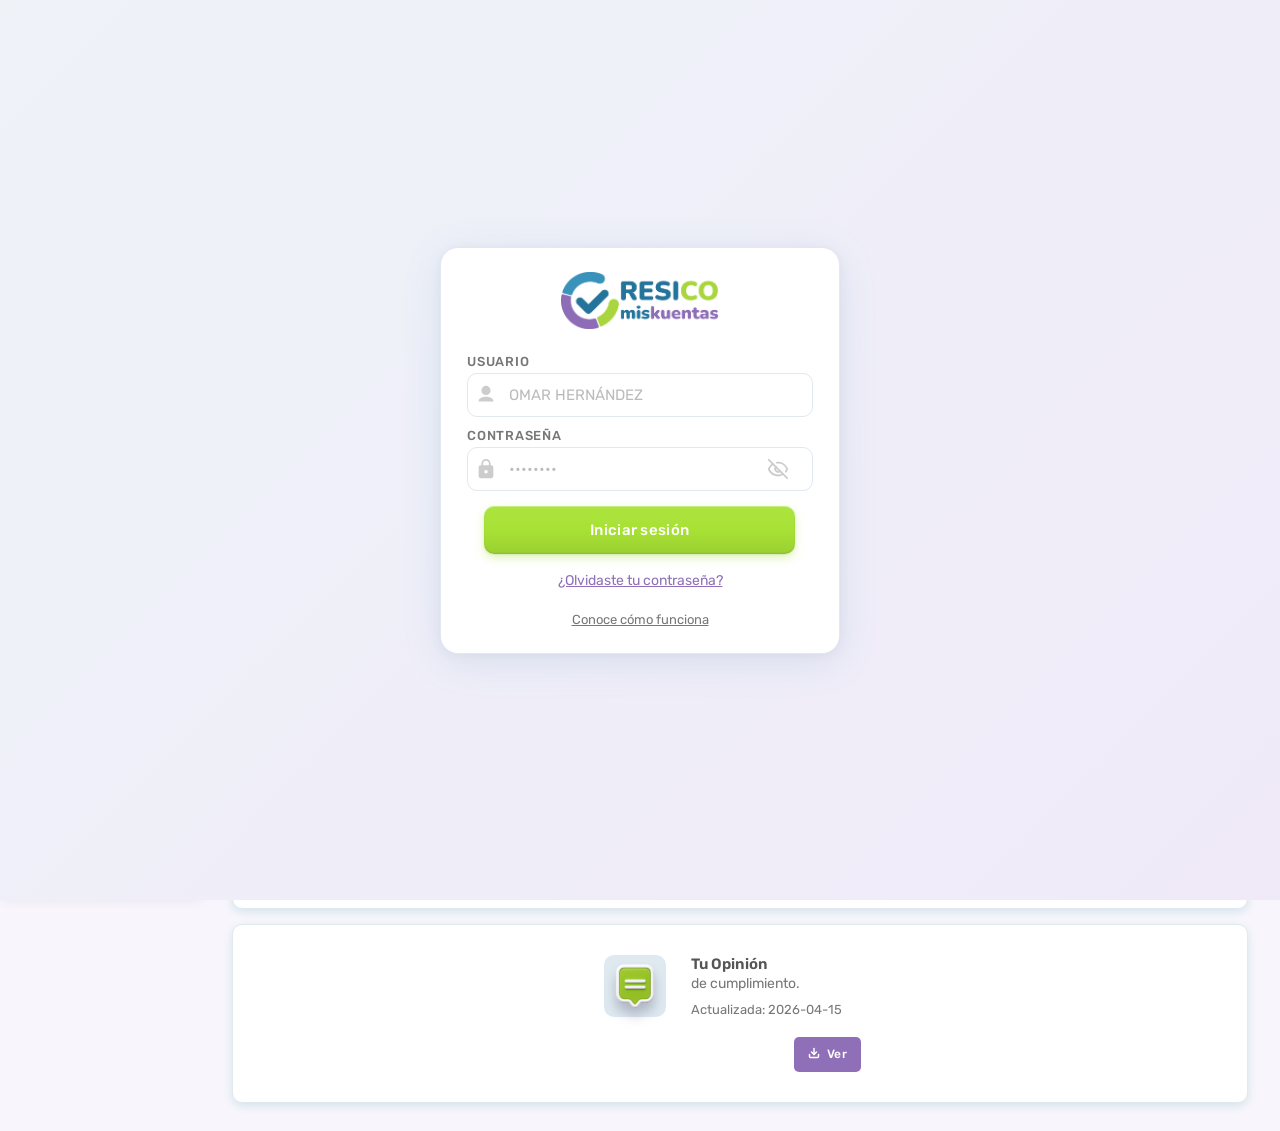
==== index.html @ 28424598 "Aug 7, 2026, 2:05 PM" ====
<!doctype html>
<html lang="es">
  <head>
    <meta charset="UTF-8" />
    <meta name="viewport" content="width=device-width, initial-scale=1.0" />
    <title>RESICO | miskuentas</title>

    <link rel="preconnect" href="https://fonts.googleapis.com" />
    <link rel="preconnect" href="https://fonts.gstatic.com" crossorigin />
    <link
      href="https://fonts.googleapis.com/css2?family=Rubik:ital,wght@0,300..900;1,300..900&display=swap"
      rel="stylesheet"
    />
    <link rel="stylesheet" href="style.css" />
    <link rel="apple-touch-icon" sizes="180x180" href="apple-touch-icon.png" />

    <meta name="apple-mobile-web-app-title" content="RESICO | mk" />
  </head>
  <body>
    <!-- ══ LOGIN OVERLAY ══ -->
    <div class="login-overlay" id="loginOverlay">
      <div class="login-card" id="loginCard">
        <!-- Logo -->
        <div class="login-logo-wrap">
          <img
            class="login-logo-img"
            src="Logo_RESICO-miskuentas.png"
            alt="RESICO miskuentas"
          />
        </div>

        <!-- Campo usuario -->
        <div class="login-field">
          <label class="login-label" for="loginUser">Usuario</label>
          <div class="login-input-wrap">
            <svg class="login-icon" viewBox="0 0 24 24" fill="currentColor">
              <path
                d="M12 12a5 5 0 1 0 0-10 5 5 0 0 0 0 10zm0 2c-5.33 0-8 2.67-8 4v1h16v-1c0-1.33-2.67-4-8-4z"
              />
            </svg>
            <input
              class="login-input"
              type="text"
              id="loginUser"
              placeholder="OMAR HERNÁNDEZ"
              autocomplete="username"
            />
          </div>
        </div>

        <!-- Campo contraseña -->
        <div class="login-field">
          <label class="login-label" for="loginPass">Contraseña</label>
          <div class="login-input-wrap">
            <svg class="login-icon" viewBox="0 0 24 24" fill="currentColor">
              <path
                d="M18 8h-1V6A5 5 0 0 0 7 6v2H6a2 2 0 0 0-2 2v10a2 2 0 0 0 2 2h12a2 2 0 0 0 2-2V10a2 2 0 0 0-2-2zm-6 9a2 2 0 1 1 0-4 2 2 0 0 1 0 4zm3.1-9H8.9V6a3.1 3.1 0 0 1 6.2 0v2z"
              />
            </svg>
            <input
              class="login-input"
              type="password"
              id="loginPass"
              placeholder="••••••••"
              autocomplete="current-password"
            />
            <svg
              xmlns="http://www.w3.org/2000/svg"
              width="22"
              height="22"
              viewBox="0 0 24 24"
              fill="none"
              stroke="currentColor"
              stroke-width="2"
              stroke-linecap="round"
              stroke-linejoin="round"
              class="login-icon"
              style="left: 30rem"
            >
              <path
                d="M10.733 5.076a10.744 10.744 0 0 1 11.205 6.575 1 1 0 0 1 0 .696 10.747 10.747 0 0 1-1.444 2.49"
              />
              <path d="M14.084 14.158a3 3 0 0 1-4.242-4.242" />
              <path
                d="M17.479 17.499a10.75 10.75 0 0 1-15.417-5.151 1 1 0 0 1 0-.696 10.75 10.75 0 0 1 4.446-5.143"
              />
              <path d="m2 2 20 20" />
            </svg>
          </div>
        </div>

        <!-- Botón -->
        <button
          class="login-btn"
          style="margin-top: 15px"
          id="loginBtn"
          onclick="doLogin()"
        >
          <span class="login-btn-text">Iniciar sesión</span>
          <span class="login-btn-spinner"></span>
        </button>

        <div class="login-no-account" style="height: 20px">
          <span>¿Olvidaste tu contraseña?</span>
        </div>

        <div class="intro-link-wrap">
          <button
            type="button"
            class="intro-link-btn"
            id="loginIntroBtn"
            onclick="abrirIntro()"
          >
            Conoce cómo funciona
          </button>
        </div>
      </div>
    </div>
    <!-- /LOGIN OVERLAY -->

    <!-- ══ PRESENTACIÓN INTRODUCTORIA (CARRUSEL) ══ -->
    <div
      class="intro-overlay ob-hidden"
      id="introOverlay"
      role="dialog"
      aria-modal="true"
      aria-labelledby="intro-slide-titulo-1"
    >
      <button
        class="intro-close-btn"
        onclick="cerrarIntro()"
        title="Cerrar presentación"
        style="display: none"
      >
        <svg
          viewBox="0 0 14 14"
          fill="none"
          stroke="currentColor"
          stroke-width="2"
          stroke-linecap="round"
        >
          <path d="M1 1l12 12M13 1L1 13" />
        </svg>
      </button>

      <div class="intro-track-wrap">
        <div class="intro-track" id="introTrack">
          <!-- Pantalla 1 — Bienvenida -->
          <div class="intro-slide">
            <div class="intro-slide-inner">
              <div style="width: 130px; margin-bottom: 25px">
                <img
                  alt="RESICO miskuentas logo"
                  src="Logo_RESICO-miskuentas.png"
                  width="100%"
                  height="100%"
                />
              </div>
              <div class="intro-robot-wrap">
                <div style="width: 280px; height: 280px">
                  <img src="Robot-intro1.png" width="100%" />
                </div>
              </div>
              <h2 class="intro-titulo" id="intro-slide-titulo-1">
                Tu nuevo contador virtual RESICO
              </h2>
              <ul
                style="
                  text-align: left;
                  font-family: inherit;
                  font-size: 1.7rem;
                  color: var(--text-light);
                  line-height: 1.6;
                "
              >
                <li>Emite y administra facturas</li>
                <li>Calcula impuestos en tiempo real</li>
                <li>Envía declaraciones SAT</li>
              </ul>
              <p>&nbsp</p>
              <p>&nbsp</p>
              <p>&nbsp</p>

              <button
                style="
                  min-width: 325px;
                  padding: 1rem 2rem;
                  font-family: inherit;
                  background-color: var(--white);
                  border: 2px solid var(--border);
                  border-radius: 8px;
                  color: var(--text-light);
                  box-shadow: var(--shadow);
                "
                disabled
              >
                <div
                  style="
                    display: flex;
                    flex-direction: row;
                    gap: 2rem;
                    justify-content: space-around;
                  "
                >
                  <div
                    style="
                      display: flex;
                      flex-direction: column;
                      font-size: 1.5rem;
                      justify-content: center;
                      height: 90px;
                    "
                  >
                    <div style="text-align: right">
                      Trabaja desde tu celular por
                    </div>
                    <div
                      style="
                        text-align: right;
                        font-size: 2rem;
                        font-weight: 600;
                        color: var(--secondary);
                      "
                    >
                      $175.00 + IVA
                    </div>
                    <div style="text-align: right">mensual</div>
                  </div>
                  <div
                    style="
                      display: flex;
                      align-items: center;
                      justify-content: center;
                      width: 40px;
                      height: 90px;
                    "
                  >
                    <svg
                      xmlns="http://www.w3.org/2000/svg"
                      width="40"
                      height="40"
                      viewBox="0 0 24 24"
                      fill="none"
                      stroke="var(--secondary)"
                      stroke-width="2"
                      stroke-linecap="round"
                      stroke-linejoin="round"
                      class="lucide lucide-tags-icon lucide-tags"
                    >
                      <path
                        d="M13.172 2a2 2 0 0 1 1.414.586l6.71 6.71a2.4 2.4 0 0 1 0 3.408l-4.592 4.592a2.4 2.4 0 0 1-3.408 0l-6.71-6.71A2 2 0 0 1 6 9.172V3a1 1 0 0 1 1-1z"
                      />
                      <path
                        d="M2 7v6.172a2 2 0 0 0 .586 1.414l6.71 6.71a2.4 2.4 0 0 0 3.191.193"
                      />
                      <circle cx="10.5" cy="6.5" r=".5" fill="currentColor" />
                    </svg>
                  </div>
                </div>
              </button>

              <div class="intro-continuar-wrap">
                <button
                  type="button"
                  class="intro-btn intro-btn-solid"
                  style="background-color: var(--primary)"
                  onclick="introNav(1)"
                >
                  Siguiente
                </button>
              </div>
            </div>
          </div>

          <!-- Pantalla 2 — Beneficios principales -->
          <div class="intro-slide">
            <div class="intro-slide-inner">
              <div style="width: 130px; margin-bottom: 25px">
                <img
                  alt="RESICO miskuentas logo"
                  src="Logo_RESICO-miskuentas.png"
                  width="100%"
                  height="100%"
                />
              </div>
              <h2 class="intro-titulo" style="margin: 20px 0">
                Todo desde tu celular
              </h2>
              <div class="intro-beneficios-grid">
                <div class="intro-beneficio-card">
                  <div class="intro-beneficio-icon intro-beneficio-icon-blue">
                    <svg
                      xmlns="http://www.w3.org/2000/svg"
                      viewBox="0 0 24 24"
                      fill="none"
                      stroke="currentColor"
                      stroke-width="2"
                      stroke-linecap="round"
                      stroke-linejoin="round"
                    >
                      <rect x="5" y="2" width="14" height="20" rx="3" />
                      <path d="M9 7h6M9 11h6M9 15h3" />
                    </svg>
                  </div>
                  <div>
                    <div class="intro-beneficio-titulo">
                      Factura fácil y rápido
                    </div>
                    <div class="intro-beneficio-texto">
                      Evita errores en tus facturas.
                    </div>
                  </div>
                </div>

                <div class="intro-beneficio-card">
                  <div class="intro-beneficio-icon intro-beneficio-icon-blue">
                    <svg
                      xmlns="http://www.w3.org/2000/svg"
                      viewBox="0 0 24 24"
                      fill="none"
                      stroke="currentColor"
                      stroke-width="2"
                      stroke-linecap="round"
                      stroke-linejoin="round"
                    >
                      <path d="M3 3v18h18" />
                      <path d="M7 15l4-4 3 3 5-6" />
                    </svg>
                  </div>
                  <div>
                    <div class="intro-beneficio-titulo">
                      Calcula tus impuestos
                    </div>
                    <div class="intro-beneficio-texto">
                      Cuando quieras y con un clic.
                    </div>
                  </div>
                </div>

                <div class="intro-beneficio-card">
                  <div class="intro-beneficio-icon intro-beneficio-icon-blue">
                    <svg
                      xmlns="http://www.w3.org/2000/svg"
                      viewBox="0 0 24 24"
                      fill="none"
                      stroke="currentColor"
                      stroke-width="2"
                      stroke-linecap="round"
                      stroke-linejoin="round"
                    >
                      <circle cx="12" cy="12" r="9" />
                      <path d="M12 7v5l3 2" />
                    </svg>
                  </div>
                  <div>
                    <div class="intro-beneficio-titulo">
                      Envía declaraciones automáticas
                    </div>
                    <div class="intro-beneficio-texto">
                      Cumple a tiempo con todas tus obligaciones fácilmente.
                    </div>
                  </div>
                </div>
              </div>
              <div style="height: 220px; margin-top: auto">
                <img src="Robot-intro2-1.png" height="100%" />
              </div>

              <div
                class="intro-continuar-wrap"
                style="margin-top: 0; padding-top: 0"
              >
                <button
                  type="button"
                  class="intro-btn intro-btn-solid"
                  style="background-color: var(--primary)"
                  onclick="introNav(1)"
                >
                  Siguiente
                </button>
              </div>
            </div>
          </div>

          <!-- Pantalla 3 — Cómo funciona -->
          <div class="intro-slide">
            <div class="intro-slide-inner">
              <div style="width: 130px; margin-bottom: 25px">
                <img
                  alt="RESICO miskuentas logo"
                  src="Logo_RESICO-miskuentas.png"
                  width="100%"
                  height="100%"
                />
              </div>
              <h2 class="intro-titulo">
                ¡Calcula impuestos y envía declaraciones con un solo clic!
              </h2>
              <div class="intro-pasos">
                <div class="intro-paso">
                  <span class="intro-paso-num">1</span>
                  <span class="intro-paso-texto">Crea tu cuenta</span>
                </div>
                <div class="intro-paso-conector"></div>
                <div class="intro-paso">
                  <span class="intro-paso-num">2</span>
                  <span class="intro-paso-texto">Selecciona el periodo</span>
                </div>
                <div class="intro-paso-conector"></div>
                <div class="intro-paso">
                  <span class="intro-paso-num">3</span>
                  <span class="intro-paso-texto"
                    >Solicita impuestos y envía declaraciones</span
                  >
                </div>
              </div>
              <div style="width: 300px; height: 300px; margin-top: 15px">
                <img src="Robot-intro3.png" width="100%" />
              </div>

              <div class="intro-continuar-wrap">
                <button
                  type="button"
                  class="intro-btn intro-btn-solid"
                  style="background-color: var(--primary)"
                  onclick="introNav(1)"
                >
                  Siguiente
                </button>
              </div>
            </div>
          </div>

          <!-- Pantalla 4 — Cierre -->
          <div class="intro-slide">
            <div class="intro-slide-inner">
              <div style="width: 130px; margin-bottom: 25px">
                <img
                  alt="RESICO miskuentas logo"
                  src="Logo_RESICO-miskuentas.png"
                  width="100%"
                  height="100%"
                />
              </div>
              <div
                style="
                  width: 280px;
                  height: 280px;
                  margin-top: 20px;
                  margin-bottom: 15px;
                "
              >
                <img src="Robot-intro4.png" width="100%" />
              </div>
              <h2 class="intro-titulo">Todo desde tu celular</h2>

              <p class="intro-texto">
                Facturación, reportes, impuestos y declaraciones desde tu
                celular.
              </p>
              <div class="intro-cierre-btns">
                <button
                  type="button"
                  class="intro-btn intro-btn-outline"
                  style="background-color: var(--secondary); color: white"
                  onclick="abrirRegistro()"
                >
                  Crear cuenta
                </button>
                <button
                  type="button"
                  class="intro-btn intro-btn-solid"
                  style="background-color: var(--primary)"
                  onclick="cerrarIntro()"
                >
                  Iniciar sesión
                </button>
              </div>
            </div>
          </div>
        </div>
      </div>

      <!-- Indicadores de posición -->
      <div class="intro-dots" id="introDots"></div>

      <!-- Flechas (escritorio) -->
      <button
        class="intro-arrow intro-arrow-left"
        id="introArrowLeft"
        onclick="introNav(-1)"
        title="Anterior"
      >
        <svg
          viewBox="0 0 24 24"
          fill="none"
          stroke="currentColor"
          stroke-width="2"
          stroke-linecap="round"
          stroke-linejoin="round"
        >
          <path d="m15 18-6-6 6-6" />
        </svg>
      </button>
      <button
        class="intro-arrow intro-arrow-right"
        id="introArrowRight"
        onclick="introNav(1)"
        title="Siguiente"
      >
        <svg
          viewBox="0 0 24 24"
          fill="none"
          stroke="currentColor"
          stroke-width="2"
          stroke-linecap="round"
          stroke-linejoin="round"
        >
          <path d="m9 18 6-6-6-6" />
        </svg>
      </button>
    </div>
    <!-- /PRESENTACIÓN INTRODUCTORIA -->

    <!-- TOP BAR -->
    <header class="topbar">
      <div class="topbar-container">
        <div class="logo-container" style="display: flex">
          <img
            class="logo"
            alt="RESICO miskuentas logo"
            src="Logo_RESICO-miskuentas.png"
          />
        </div>
        <div style="display: flex">
          <div class="sidebar-user">
            <div class="sidebar-user-info">
              <button onclick="navigate('datos')">
                <span class="sidebar-avatar">
                  <svg
                    xmlns="http://www.w3.org/2000/svg"
                    viewBox="0 0 24 24"
                    fill="white"
                  >
                    <path
                      fill-rule="evenodd"
                      d="M7.5 6a4.5 4.5 0 1 1 9 0 4.5 4.5 0 0 1-9 0ZM3.751 20.105a8.25 8.25 0 0 1 16.498 0 .75.75 0 0 1-.437.695A18.683 18.683 0 0 1 12 22.5c-2.786 0-5.433-.608-7.812-1.7a.75.75 0 0 1-.437-.695Z"
                      clip-rule="evenodd"
                    />
                  </svg>
                </span>
                <span class="sidebar-user-name"> Omar Hernández Laurel </span>
              </button>
            </div>
          </div>
          <div class="sidebar-icons">
            <button
              class="btn-salir"
              title="Cerrar sesión"
              onclick="location.reload()"
            >
              <svg
                class="ico-sm"
                viewBox="0 0 14 14"
                fill="none"
                stroke="currentColor"
                stroke-width="1.7"
                stroke-linecap="round"
              >
                <path d="M5 2H2v10h3M9 10l3-3-3-3M12 7H5" />
              </svg>
              Salir
            </button>
          </div>
        </div>
      </div>
    </header>

    <div class="layout">
      <!-- SIDEBAR -->
      <aside class="sidebar">
        <nav class="sidebar-nav">
          <!-- Inicio -->
          <div class="nav-section">
            <button
              class="nav-module-btn"
              onclick="navigate('perfil', 'Perfil')"
            >
              <svg
                xmlns="http://www.w3.org/2000/svg"
                fill="none"
                viewBox="0 0 24 24"
                stroke-width="1.5"
                stroke="currentColor"
                class="ico nav-ico icon-outline"
              >
                <path
                  stroke-linecap="round"
                  stroke-linejoin="round"
                  d="m2.25 12 8.954-8.955c.44-.439 1.152-.439 1.591 0L21.75 12M4.5 9.75v10.125c0 .621.504 1.125 1.125 1.125H9.75v-4.875c0-.621.504-1.125 1.125-1.125h2.25c.621 0 1.125.504 1.125 1.125V21h4.125c.621 0 1.125-.504 1.125-1.125V9.75M8.25 21h8.25"
                />
              </svg>
              <svg
                xmlns="http://www.w3.org/2000/svg"
                viewBox="0 0 24 24"
                fill="currentColor"
                class="ico nav-ico icon-solid"
              >
                <path
                  d="M11.47 3.841a.75.75 0 0 1 1.06 0l8.69 8.69a.75.75 0 1 0 1.06-1.061l-8.689-8.69a2.25 2.25 0 0 0-3.182 0l-8.69 8.69a.75.75 0 1 0 1.061 1.06l8.69-8.689Z"
                />
                <path
                  d="m12 5.432 8.159 8.159c.03.03.06.058.091.086v6.198c0 1.035-.84 1.875-1.875 1.875H15a.75.75 0 0 1-.75-.75v-4.5a.75.75 0 0 0-.75-.75h-3a.75.75 0 0 0-.75.75V21a.75.75 0 0 1-.75.75H5.625a1.875 1.875 0 0 1-1.875-1.875v-6.198a2.29 2.29 0 0 0 .091-.086L12 5.432Z"
                />
              </svg>

              <span class="label">Inicio</span>
            </button>
          </div>

          <!-- Facturación -->
          <div class="nav-section">
            <button
              class="nav-module-btn"
              data-module="facturacion"
              onclick="navigate('facturacion', 'Facturación')"
            >
              <div style="display: flex; flex-direction: row">
                <svg
                  xmlns="http://www.w3.org/2000/svg"
                  fill="none"
                  viewBox="0 0 24 24"
                  stroke-width="1.5"
                  stroke="currentColor"
                  class="ico nav-ico icon-outline"
                >
                  <path
                    stroke-linecap="round"
                    stroke-linejoin="round"
                    d="M19.5 14.25v-2.625a3.375 3.375 0 0 0-3.375-3.375h-1.5A1.125 1.125 0 0 1 13.5 7.125v-1.5a3.375 3.375 0 0 0-3.375-3.375H8.25m3.75 9v7.5m2.25-6.466a9.016 9.016 0 0 0-3.461-.203c-.536.072-.974.478-1.021 1.017a4.559 4.559 0 0 0-.018.402c0 .464.336.844.775.994l2.95 1.012c.44.15.775.53.775.994 0 .136-.006.27-.018.402-.047.539-.485.945-1.021 1.017a9.077 9.077 0 0 1-3.461-.203M10.5 2.25H5.625c-.621 0-1.125.504-1.125 1.125v17.25c0 .621.504 1.125 1.125 1.125h12.75c.621 0 1.125-.504 1.125-1.125V11.25a9 9 0 0 0-9-9Z"
                  />
                </svg>

                <svg
                  xmlns="http://www.w3.org/2000/svg"
                  viewBox="0 0 24 24"
                  fill="currentColor"
                  class="ico nav-ico icon-solid"
                >
                  <path
                    fill-rule="evenodd"
                    d="M3.75 3.375c0-1.036.84-1.875 1.875-1.875H9a3.75 3.75 0 0 1 3.75 3.75v1.875c0 1.036.84 1.875 1.875 1.875H16.5a3.75 3.75 0 0 1 3.75 3.75v7.875c0 1.035-.84 1.875-1.875 1.875H5.625a1.875 1.875 0 0 1-1.875-1.875V3.375Zm10.5 1.875a5.23 5.23 0 0 0-1.279-3.434 9.768 9.768 0 0 1 6.963 6.963A5.23 5.23 0 0 0 16.5 7.5h-1.875a.375.375 0 0 1-.375-.375V5.25ZM12 10.5a.75.75 0 0 1 .75.75v.028a9.727 9.727 0 0 1 1.687.28.75.75 0 1 1-.374 1.452 8.207 8.207 0 0 0-1.313-.226v1.68l.969.332c.67.23 1.281.85 1.281 1.704 0 .158-.007.314-.02.468-.083.931-.83 1.582-1.669 1.695a9.776 9.776 0 0 1-.561.059v.028a.75.75 0 0 1-1.5 0v-.029a9.724 9.724 0 0 1-1.687-.278.75.75 0 0 1 .374-1.453c.425.11.864.186 1.313.226v-1.68l-.968-.332C9.612 14.974 9 14.354 9 13.5c0-.158.007-.314.02-.468.083-.931.831-1.582 1.67-1.694.185-.025.372-.045.56-.06v-.028a.75.75 0 0 1 .75-.75Zm-1.11 2.324c.119-.016.239-.03.36-.04v1.166l-.482-.165c-.208-.072-.268-.211-.268-.285 0-.113.005-.225.015-.336.013-.146.14-.309.374-.34Zm1.86 4.392V16.05l.482.165c.208.072.268.211.268.285 0 .113-.005.225-.015.336-.012.146-.14.309-.374.34-.12.016-.24.03-.361.04Z"
                    clip-rule="evenodd"
                  />
                </svg>
              </div>

              <span class="label">Facturación</span>
            </button>
          </div>

          <!-- Ingresos y gastos -->
          <div class="nav-section">
            <button
              class="nav-module-btn"
              data-module="movimientos"
              data-submodules="ingresos,gastos,movimientos-reportes"
              onclick="navigate('movimientos', 'Movimientos')"
            >
              <div style="display: flex; flex-direction: row">
                <svg
                  xmlns="http://www.w3.org/2000/svg"
                  fill="none"
                  viewBox="0 0 24 24"
                  stroke-width="1.5"
                  stroke="currentColor"
                  class="ico nav-ico icon-outline"
                >
                  <path
                    stroke-linecap="round"
                    stroke-linejoin="round"
                    d="M12 6v12m-3-2.818.879.659c1.171.879 3.07.879 4.242 0 1.172-.879 1.172-2.303 0-3.182C13.536 12.219 12.768 12 12 12c-.725 0-1.45-.22-2.003-.659-1.106-.879-1.106-2.303 0-3.182s2.9-.879 4.006 0l.415.33M21 12a9 9 0 1 1-18 0 9 9 0 0 1 18 0Z"
                  />
                </svg>
                <svg
                  xmlns="http://www.w3.org/2000/svg"
                  viewBox="0 0 24 24"
                  fill="currentColor"
                  class="ico nav-ico icon-solid"
                >
                  <path
                    d="M10.464 8.746c.227-.18.497-.311.786-.394v2.795a2.252 2.252 0 0 1-.786-.393c-.394-.313-.546-.681-.546-1.004 0-.323.152-.691.546-1.004ZM12.75 15.662v-2.824c.347.085.664.228.921.421.427.32.579.686.579.991 0 .305-.152.671-.579.991a2.534 2.534 0 0 1-.921.42Z"
                  />
                  <path
                    fill-rule="evenodd"
                    d="M12 2.25c-5.385 0-9.75 4.365-9.75 9.75s4.365 9.75 9.75 9.75 9.75-4.365 9.75-9.75S17.385 2.25 12 2.25ZM12.75 6a.75.75 0 0 0-1.5 0v.816a3.836 3.836 0 0 0-1.72.756c-.712.566-1.112 1.35-1.112 2.178 0 .829.4 1.612 1.113 2.178.502.4 1.102.647 1.719.756v2.978a2.536 2.536 0 0 1-.921-.421l-.879-.66a.75.75 0 0 0-.9 1.2l.879.66c.533.4 1.169.645 1.821.75V18a.75.75 0 0 0 1.5 0v-.81a4.124 4.124 0 0 0 1.821-.749c.745-.559 1.179-1.344 1.179-2.191 0-.847-.434-1.632-1.179-2.191a4.122 4.122 0 0 0-1.821-.75V8.354c.29.082.559.213.786.393l.415.33a.75.75 0 0 0 .933-1.175l-.415-.33a3.836 3.836 0 0 0-1.719-.755V6Z"
                    clip-rule="evenodd"
                  />
                </svg>
              </div>
              <span class="label">Movimientos</span>
            </button>
          </div>

          <!-- Declaraciones -->
          <div class="nav-section">
            <button
              class="nav-module-btn"
              data-module="declaraciones"
              onclick="
                navigate('declaraciones-calcular', 'Declaraciones', 'Calcular')
              "
            >
              <div style="display: flex; flex-direction: row">
                <svg
                  xmlns="http://www.w3.org/2000/svg"
                  fill="none"
                  viewBox="0 0 24 24"
                  stroke-width="1.5"
                  stroke="currentColor"
                  class="ico nav-ico icon-outline"
                >
                  <path
                    stroke-linecap="round"
                    stroke-linejoin="round"
                    d="M15.75 15.75V18m-7.5-6.75h.008v.008H8.25v-.008Zm0 2.25h.008v.008H8.25V13.5Zm0 2.25h.008v.008H8.25v-.008Zm0 2.25h.008v.008H8.25V18Zm2.498-6.75h.007v.008h-.007v-.008Zm0 2.25h.007v.008h-.007V13.5Zm0 2.25h.007v.008h-.007v-.008Zm0 2.25h.007v.008h-.007V18Zm2.504-6.75h.008v.008h-.008v-.008Zm0 2.25h.008v.008h-.008V13.5Zm0 2.25h.008v.008h-.008v-.008Zm0 2.25h.008v.008h-.008V18Zm2.498-6.75h.008v.008h-.008v-.008Zm0 2.25h.008v.008h-.008V13.5ZM8.25 6h7.5v2.25h-7.5V6ZM12 2.25c-1.892 0-3.758.11-5.593.322C5.307 2.7 4.5 3.65 4.5 4.757V19.5a2.25 2.25 0 0 0 2.25 2.25h10.5a2.25 2.25 0 0 0 2.25-2.25V4.757c0-1.108-.806-2.057-1.907-2.185A48.507 48.507 0 0 0 12 2.25Z"
                  />
                </svg>

                <svg
                  xmlns="http://www.w3.org/2000/svg"
                  viewBox="0 0 24 24"
                  fill="currentColor"
                  class="ico nav-ico icon-solid"
                >
                  <path
                    fill-rule="evenodd"
                    d="M6.32 1.827a49.255 49.255 0 0 1 11.36 0c1.497.174 2.57 1.46 2.57 2.93V19.5a3 3 0 0 1-3 3H6.75a3 3 0 0 1-3-3V4.757c0-1.47 1.073-2.756 2.57-2.93ZM7.5 11.25a.75.75 0 0 1 .75-.75h.008a.75.75 0 0 1 .75.75v.008a.75.75 0 0 1-.75.75H8.25a.75.75 0 0 1-.75-.75v-.008Zm.75 1.5a.75.75 0 0 0-.75.75v.008c0 .414.336.75.75.75h.008a.75.75 0 0 0 .75-.75V13.5a.75.75 0 0 0-.75-.75H8.25Zm-.75 3a.75.75 0 0 1 .75-.75h.008a.75.75 0 0 1 .75.75v.008a.75.75 0 0 1-.75.75H8.25a.75.75 0 0 1-.75-.75v-.008Zm.75 1.5a.75.75 0 0 0-.75.75v.008c0 .414.336.75.75.75h.008a.75.75 0 0 0 .75-.75V18a.75.75 0 0 0-.75-.75H8.25Zm1.748-6a.75.75 0 0 1 .75-.75h.007a.75.75 0 0 1 .75.75v.008a.75.75 0 0 1-.75.75h-.007a.75.75 0 0 1-.75-.75v-.008Zm.75 1.5a.75.75 0 0 0-.75.75v.008c0 .414.335.75.75.75h.007a.75.75 0 0 0 .75-.75V13.5a.75.75 0 0 0-.75-.75h-.007Zm-.75 3a.75.75 0 0 1 .75-.75h.007a.75.75 0 0 1 .75.75v.008a.75.75 0 0 1-.75.75h-.007a.75.75 0 0 1-.75-.75v-.008Zm.75 1.5a.75.75 0 0 0-.75.75v.008c0 .414.335.75.75.75h.007a.75.75 0 0 0 .75-.75V18a.75.75 0 0 0-.75-.75h-.007Zm1.754-6a.75.75 0 0 1 .75-.75h.008a.75.75 0 0 1 .75.75v.008a.75.75 0 0 1-.75.75h-.008a.75.75 0 0 1-.75-.75v-.008Zm.75 1.5a.75.75 0 0 0-.75.75v.008c0 .414.336.75.75.75h.008a.75.75 0 0 0 .75-.75V13.5a.75.75 0 0 0-.75-.75h-.008Zm-.75 3a.75.75 0 0 1 .75-.75h.008a.75.75 0 0 1 .75.75v.008a.75.75 0 0 1-.75.75h-.008a.75.75 0 0 1-.75-.75v-.008Zm.75 1.5a.75.75 0 0 0-.75.75v.008c0 .414.336.75.75.75h.008a.75.75 0 0 0 .75-.75V18a.75.75 0 0 0-.75-.75h-.008Zm1.748-6a.75.75 0 0 1 .75-.75h.008a.75.75 0 0 1 .75.75v.008a.75.75 0 0 1-.75.75h-.008a.75.75 0 0 1-.75-.75v-.008Zm.75 1.5a.75.75 0 0 0-.75.75v.008c0 .414.336.75.75.75h.008a.75.75 0 0 0 .75-.75V13.5a.75.75 0 0 0-.75-.75h-.008Zm-8.25-6A.75.75 0 0 1 8.25 6h7.5a.75.75 0 0 1 .75.75v.75a.75.75 0 0 1-.75.75h-7.5a.75.75 0 0 1-.75-.75v-.75Zm9 9a.75.75 0 0 0-1.5 0V18a.75.75 0 0 0 1.5 0v-2.25Z"
                    clip-rule="evenodd"
                  />
                </svg>
              </div>
              <span class="label">Impuestos</span>
            </button>
          </div>

          <!-- Buzón tributario -->
          <div class="nav-section">
            <button
              class="nav-module-btn"
              onclick="navigate('buzon', 'Buzón tributario')"
            >
              <!--
              <svg
                viewBox="0 0 16 16"
                xmlns="http://www.w3.org/2000/svg"
                fill="currentColor"
                class="ico nav-ico icon-outline"
              >
                <path
                  d="M4 4a3 3 0 0 0-3 3v6h6V7a3 3 0 0 0-3-3zm0-1h8a4 4 0 0 1 4 4v6a1 1 0 0 1-1 1H1a1 1 0 0 1-1-1V7a4 4 0 0 1 4-4zm2.646 1A3.99 3.99 0 0 1 8 7v6h7V7a3 3 0 0 0-3-3H6.646z"
                  stroke="currentColor"
                  stroke-width="0.5"
                  stroke-linecap="round"
                />
                <path
                  d="M11.793 8.5H9v-1h5a.5.5 0 0 1 .5.5v1a.5.5 0 0 1-.5.5h-1a.5.5 0 0 1-.354-.146l-.853-.854zM5 7c0 .552-.448 0-1 0s-1 .552-1 0a1 1 0 0 1 2 0z"
                  stroke="currentColor"
                  stroke-width="0.5"
                  stroke-linecap="round"
                />
              </svg>-->
              <svg
                viewBox="0 0 32 32"
                fill="currentColor"
                width="32"
                height="32"
                xmlns="http://www.w3.org/2000/svg"
                xmlns:xlink="http://www.w3.org/1999/xlink"
                class="ico nav-ico icon-outline"
              >
                <path
                  d="M13 19a1 1 0 0 1-1 1H7a1 1 0 0 1 0-2h5a1 1 0 0 1 1 1zM30 14.5V22a2 2 0 0 1-2 2H17v4a1 1 0 0 1-2 0v-4H4a2 2 0 0 1-2-2v-7.5A7.5088 7.5088 0 0 1 9.5 7H19V3a1 1 0 0 1 1-1h4a1 1 0 0 1 0 2h-3v3h1.5a7.5088 7.5088 0 0 1 7.5 7.5zM15 22v-7.5a5.5 5.5 0 0 0-11 0V22zM28 14.5A5.5063 5.5063 0 0 0 22.5 9H21v9a1 1 0 0 1-2 0V9h-4.4062A7.4825 7.4825 0 0 1 17 14.5V22h11z"
                />
              </svg>
              <!--
              <svg
                viewBox="0 0 16 16"
                xmlns="http://www.w3.org/2000/svg"
                fill="currentColor"
                class="ico nav-ico icon-solid"
              >
                <path
                  d="M9 8.5h2.793l.853.854A.5.5 0 0 0 13 9.5h1a.5.5 0 0 0 .5-.5V8a.5.5 0 0 0-.5-.5H9v1z"
                />
                <path
                  d="M12 3H4a4 4 0 0 0-4 4v6a1 1 0 0 0 1 1h14a1 1 0 0 0 1-1V7a4 4 0 0 0-4-4zM8 7a3.99 3.99 0 0 0-1.354-3H12a3 3 0 0 1 3 3v6H8V7zm-3.415.157C4.42 7.087 4.218 7 4 7c-.218 0-.42.086-.585.157C3.164 7.264 3 7.334 3 7a1 1 0 0 1 2 0c0 .334-.164.264-.415.157z"
                />
              </svg>-->
              <svg
                viewBox="0 0 32 32"
                fill="currentColor"
                width="32"
                height="32"
                xmlns="http://www.w3.org/2000/svg"
                xmlns:xlink="http://www.w3.org/1999/xlink"
                class="ico nav-ico icon-solid"
              >
                <path
                  d="M13 19a1 1 0 0 1-1 1H7a1 1 0 0 1 0-2h5a1 1 0 0 1 1 1zM21 4h3a1 1 0 0 0 0-2h-4a1 1 0 0 0-1 1v4h2zM30 14.5V22a2 2 0 0 1-2 2H17v4a1 1 0 0 1-2 0v-4H4a2 2 0 0 1-2-2v-7.5A7.5088 7.5088 0 0 1 9.5 7H19v11a1 1 0 0 0 2 0V7h1.5a7.5088 7.5088 0 0 1 7.5 7.5zM15 14.5a5.5 5.5 0 0 0-11 0V22h11z"
                />
              </svg>

              <span class="label">Buzones</span>
            </button>
          </div>
        </nav>
      </aside>

      <!-- MAIN -->
      <main class="main">
        <!-- ══ VIEW: REPORTES (default) ══ -->
        <div class="view active" id="view-reportes">
          <div class="card">
            <div class="card-title">Generar Reporte</div>
            <div class="report-row">
              <span class="report-label">Reporte:</span>
              <select class="report-select" id="tipo-reporte">
                <option value="">— Selecciona —</option>
                <option>Ingresos por periodo</option>
                <option>Egresos por periodo</option>
              </select>
              <span class="report-label">Año:</span>
              <div class="date-group">
                <select class="report-select" id="anio-reporte">
                  <option value="">— Selecciona —</option>
                  <option>2024</option>
                  <option selected>2025</option>
                  <option>2026</option>
                </select>
                <span class="report-label">Mes:</span>
                <select class="report-select" id="mes-reporte">
                  <option value="">— Todos —</option>
                  <option>Enero</option>
                  <option>Febrero</option>
                  <option>Marzo</option>
                  <option>Abril</option>
                  <option>Mayo</option>
                  <option>Junio</option>
                  <option>Julio</option>
                  <option>Agosto</option>
                  <option>Septiembre</option>
                  <option>Octubre</option>
                  <option>Noviembre</option>
                  <option>Diciembre</option>
                </select>
              </div>
              <button class="btn-primary">
                <svg
                  width="14"
                  height="14"
                  viewBox="0 0 16 16"
                  fill="none"
                  stroke="currentColor"
                  stroke-width="1.5"
                  stroke-linecap="round"
                >
                  <polyline points="2,12 5,7 8,9 11,4 14,6" />
                </svg>
                Generar
              </button>
            </div>
          </div>

          <div id="reporte-resultado" style="display: none">
            <div class="stats-grid" id="reporte-stats"></div>
            <div class="card">
              <div class="card-title" id="reporte-tabla-titulo">Detalle</div>
              <div style="overflow-x: auto">
                <table class="data-table" id="reporte-tabla"></table>
              </div>
            </div>
          </div>
        </div>

        <!-- ══ VIEW: PERFIL ══ -->
        <div class="view" id="view-perfil">
          <div>
            <div>
              <div class="two-col-cards">
                <div class="card" style="width: 100%; position: relative">
                  <button
                    class="st-info-btn"
                    onclick="abrirModalScoreInfo()"
                    title="¿Cómo se calcula mi Nivel de Cumplimiento?"
                    aria-label="Información sobre el Nivel de Cumplimiento"
                  >
                    <svg
                      viewBox="0 0 24 24"
                      fill="none"
                      stroke="var(--green)"
                      stroke-width="3"
                      stroke-linecap="round"
                      stroke-linejoin="round"
                    >
                      <circle cx="12" cy="12" r="10" />
                      <line x1="12" y1="16" x2="12" y2="12" />
                      <line x1="12" y1="8" x2="12.01" y2="8" />
                    </svg>
                  </button>
                  <div class="metrics">
                    <div class="st-titulo card-title">
                      <div
                        style="
                          display: flex;
                          justify-content: center;
                          align-items: center;
                        "
                      >
                        <svg
                          xmlns="http://www.w3.org/2000/svg"
                          width="15"
                          height="15"
                          viewBox="0 0 24 24"
                          fill="none"
                          stroke="var(--green)"
                          stroke-width="4"
                          stroke-linecap="round"
                          stroke-linejoin="round"
                        >
                          <rect width="18" height="18" x="3" y="3" rx="2" />
                          <path d="M17 12h-2l-2 5-2-10-2 5H7" />
                        </svg>
                      </div>
                      <span>SALUD FISCAL</span>
                    </div>
                    <div class="st-cuerpo" id="st-cuerpo">
                      <!-- Gauge -->
                      <div class="st-gauge-wrap">
                        <svg
                          class="st-gauge-svg"
                          viewBox="0 0 120 72"
                          fill="none"
                        >
                          <path
                            class="st-arc-bg"
                            d="M10 66 A50 50 0 0 1 110 66"
                            stroke-width="10"
                            stroke-linecap="round"
                          />
                          <path
                            class="st-arc-val"
                            id="st-arc"
                            d="M10 66 A50 50 0 0 1 110 66"
                            stroke-width="10"
                            stroke-linecap="round"
                            stroke-dasharray="0 157"
                          />
                        </svg>
                        <div class="st-puntaje-wrap">
                          <span class="st-puntaje" id="st-puntaje">—</span>
                          <span class="st-de-mil">/ 1000</span>
                          <span class="st-estado-label" id="st-estado-label"
                            >—</span
                          >
                        </div>
                      </div>
                    </div>

                    <!-- Botón acceso rápido a alertas -->
                    <button
                      class="st-alertas-btn"
                      onclick="navigate('alertas-categorias', 'Perfil')"
                    >
                      ¿Qué me falta?
                    </button>
                  </div>
                </div>
              </div>
              <!-- Finishes tip section -->
            </div>
          </div>

          <div
            class="card"
            style="width: 100%; position: relative; height: 330px"
          >
            <div class="card-title" style="margin-bottom: 0">
              <div
                style="
                  display: flex;
                  justify-content: center;
                  align-items: center;
                "
              >
                <svg
                  xmlns="http://www.w3.org/2000/svg"
                  width="15"
                  height="15"
                  viewBox="0 0 24 24"
                  fill="none"
                  stroke="var(--green)"
                  stroke-width="4"
                  stroke-linecap="round"
                  stroke-linejoin="round"
                  class=""
                >
                  <path
                    d="M15 14c.2-1 .7-1.7 1.5-2.5 1-.9 1.5-2.2 1.5-3.5A6 6 0 0 0 6 8c0 1 .2 2.2 1.5 3.5.7.7 1.3 1.5 1.5 2.5"
                  />
                  <path d="M9 18h6" />
                  <path d="M10 22h4" />
                </svg>
              </div>
              <span>Tips RESICO</span>
            </div>

            <div class="carousel-container">
              <div class="carousel-img-container">
                <img
                  id="carousel-img"
                  class="carousel-tips-img soft3d"
                  style="margin-top: 15px"
                  src="Finance.jpg"
                />
              </div>
              <div
                style="
                  height: 100%;
                  display: flex;
                  align-items: center;
                  flex-direction: column;
                "
              >
                <div class="carousel" id="carousel-consejos">
                  <button
                    class="carousel-chevron-btn carousel-chevron-left-btn"
                    style="display: none"
                  >
                    <svg
                      xmlns="http://www.w3.org/2000/svg"
                      width="20"
                      height="20"
                      viewBox="0 0 24 24"
                      fill="none"
                      stroke="currentColor"
                      stroke-width="2"
                      stroke-linecap="round"
                      stroke-linejoin="round"
                    >
                      <path d="m15 18-6-6 6-6" />
                    </svg>
                  </button>

                  <div style="display: flex; flex-direction: column; gap: 1rem">
                    <strong
                      id="carousel-titulo"
                      style="font-size: 1.5rem"
                    ></strong>
                    <p id="carousel-texto" style="font-size: 1.4rem"></p>
                  </div>

                  <button
                    class="carousel-chevron-btn carousel-chevron-right-btn"
                    style="display: none"
                  >
                    <svg
                      xmlns="http://www.w3.org/2000/svg"
                      width="20"
                      height="20"
                      viewBox="0 0 24 24"
                      fill="none"
                      stroke="currentColor"
                      stroke-width="2"
                      stroke-linecap="round"
                      stroke-linejoin="round"
                    >
                      <path d="m9 18 6-6-6-6" />
                    </svg>
                  </button>
                </div>
              </div>
              <div
                class="carousel-dots"
                style="margin-bottom: 5px"
                id="carousel-dots"
              ></div>
            </div>
          </div>

          <!--<div class="card">
            <div class="card-title">
              <div
                style="
                  display: flex;
                  justify-content: center;
                  align-items: center;
                "
              >
                <svg
                  xmlns="http://www.w3.org/2000/svg"
                  width="15"
                  height="15"
                  viewBox="0 0 24 24"
                  fill="none"
                  stroke="var(--green)"
                  stroke-width="4"
                  stroke-linecap="round"
                  stroke-linejoin="round"
                  class="lucide lucide-download-icon lucide-download"
                >
                  <path d="M12 15V3" />
                  <path d="M21 15v4a2 2 0 0 1-2 2H5a2 2 0 0 1-2-2v-4" />
                  <path d="m7 10 5 5 5-5" />
                </svg>
              </div>
              <span>Descarga</span>
            </div>
            <div class="doc-grid">-->
          <!-- Constancia de situación fiscal -->
          <div class="doc-card" style="margin-bottom: 15px">
            <div style="display: flex; flex-direction: row; gap: 10px">
              <div
                class="doc-card-icon"
                style="
                  background: color-mix(in srgb, var(--primary) 15%, white);
                  width: 62px;
                  height: 62px;
                  border-radius: 10px;
                  margin-top: 10px;
                "
              >
                <img
                  src="Constancia3.png"
                  width="100%"
                  height="100%"
                  class="soft3d"
                />
              </div>

              <div
                style="
                  width: 200px;
                  display: flex;
                  flex-direction: column;
                  text-align: left;
                  align-items: left;
                  padding: 10px 15px;
                "
              >
                <div class="doc-card-title">Tu Constancia</div>
                <span
                  style="
                    font-family: inherit;
                    font-size: 1.4rem;
                    color: var(--text-light);
                    margin-bottom: 10px;
                  "
                  >de situación fiscal.</span
                >
                <div class="doc-card-meta">
                  <span class="doc-card-date">Actualizada: 2026-05-01</span>
                </div>
                <button
                  class="btn-primary"
                  style="
                    font-size: 12px;
                    padding: 6px 14px;
                    width: fit-content;
                    background: var(--secondary);
                    height: 35px;
                    margin-top: 20px;
                    margin-left: auto;
                  "
                >
                  <div>
                    <!--
                    <svg
                      xmlns="http://www.w3.org/2000/svg"
                      width="12"
                      height="12"
                      viewBox="0 0 24 24"
                      fill="none"
                      stroke="white"
                      stroke-width="3"
                      stroke-linecap="round"
                      stroke-linejoin="round"
                    >
                      <path d="M12 15V3" />
                      <path d="M21 15v4a2 2 0 0 1-2 2H5a2 2 0 0 1-2-2v-4" />
                      <path d="m7 10 5 5 5-5" />
                    </svg>-->
                    <svg
                      xmlns="http://www.w3.org/2000/svg"
                      width="12"
                      height="12"
                      viewBox="0 0 24 24"
                      fill="none"
                      stroke="white"
                      stroke-width="3"
                      stroke-linecap="round"
                      stroke-linejoin="round"
                    >
                      <path
                        d="M2.062 12.348a1 1 0 0 1 0-.696 10.75 10.75 0 0 1 19.876 0 1 1 0 0 1 0 .696 10.75 10.75 0 0 1-19.876 0"
                      />
                      <circle cx="12" cy="12" r="3" />
                    </svg>
                  </div>

                  <span>Ver</span>
                </button>
              </div>
            </div>
          </div>

          <!-- Opinión de cumplimiento -->
          <div class="doc-card">
            <div style="display: flex; flex-direction: row; gap: 10px">
              <div
                class="doc-card-icon"
                style="
                  background: color-mix(in srgb, var(--primary) 15%, white);
                  width: 62px;
                  height: 62px;
                  border-radius: 10px;
                  margin-top: 10px;
                "
              >
                <img
                  src="Opinion4.png"
                  width="100%"
                  height="100%"
                  class="soft3d"
                />
              </div>
              <div
                style="
                  width: 200px;
                  display: flex;
                  flex-direction: column;
                  text-align: left;
                  align-items: left;
                  padding: 10px 15px;
                "
              >
                <div class="doc-card-title">Tu Opinión</div>
                <span
                  style="
                    font-family: inherit;
                    font-size: 1.4rem;
                    color: var(--text-light);
                    margin-bottom: 10px;
                  "
                  >de cumplimiento.</span
                >
                <div class="doc-card-meta">
                  <span class="doc-card-date">Actualizada: 2026-04-15</span>
                </div>
                <button
                  class="btn-primary"
                  style="
                    font-size: 12px;
                    padding: 6px 14px;
                    width: fit-content;
                    background: var(--secondary);
                    height: 35px;
                    margin-top: 20px;
                    margin-left: auto;
                  "
                >
                  <div>
                    <svg
                      xmlns="http://www.w3.org/2000/svg"
                      width="12"
                      height="12"
                      viewBox="0 0 24 24"
                      fill="none"
                      stroke="white"
                      stroke-width="3"
                      stroke-linecap="round"
                      stroke-linejoin="round"
                    >
                      <path d="M12 15V3" />
                      <path d="M21 15v4a2 2 0 0 1-2 2H5a2 2 0 0 1-2-2v-4" />
                      <path d="m7 10 5 5 5-5" />
                    </svg>
                  </div>
                  <span>Ver</span>
                </button>
              </div>
            </div>
          </div>
          <!--</div>
          </div>-->
        </div>

        <!-- ══ VIEW: ALERTAS POR CATEGORÍA (Situación Tributaria) ══ -->
        <div class="view" id="view-alertas-categorias">
          <button
            class="add-filter-btn"
            style="margin-bottom: 14px"
            onclick="navigate('perfil', 'Perfil')"
          >
            Regresar
          </button>
          <div class="welcome-strip">
            <div class="welcome-strip-text">
              Para mejorar tu salud fiscal, es necesario atender lo siguiente:
            </div>
          </div>

          <div class="alertas-categoria-grid">
            <button class="alertas-categoria-btn">
              <span class="alertas-categoria-dot red"></span>
              <span class="alertas-categoria-texto"
                >Impuestos pendientes de presentar</span
              >
              <span class="alertas-categoria-count">5</span>
              <svg
                class="alertas-categoria-chevron"
                viewBox="0 0 24 24"
                fill="none"
                stroke="currentColor"
                stroke-width="2"
                stroke-linecap="round"
                stroke-linejoin="round"
              >
                <path d="m9 18 6-6-6-6" />
              </svg>
            </button>

            <button class="alertas-categoria-btn">
              <span class="alertas-categoria-dot yellow"></span>
              <span class="alertas-categoria-texto"
                >Facturas sin complemento de pago</span
              >
              <span class="alertas-categoria-count">3</span>
              <svg
                class="alertas-categoria-chevron"
                viewBox="0 0 24 24"
                fill="none"
                stroke="currentColor"
                stroke-width="2"
                stroke-linecap="round"
                stroke-linejoin="round"
              >
                <path d="m9 18 6-6-6-6" />
              </svg>
            </button>

            <button class="alertas-categoria-btn">
              <span class="alertas-categoria-dot orange"></span>
              <span class="alertas-categoria-texto">Facturas con errores</span>
              <span class="alertas-categoria-count">2</span>
              <svg
                class="alertas-categoria-chevron"
                viewBox="0 0 24 24"
                fill="none"
                stroke="currentColor"
                stroke-width="2"
                stroke-linecap="round"
                stroke-linejoin="round"
              >
                <path d="m9 18 6-6-6-6" />
              </svg>
            </button>
          </div>
        </div>

        <!-- ══ VIEW: EMITIR CFDI ══ -->
        <!--VIEW: Facturación (dashboard)-->
        <div class="view" id="view-facturacion">
          <div class="fact-dashboard">
            <!--
            <button
              class="fact-hero-card"
              onclick="
                navigate('facturacion-emitir', 'Facturación', 'Emitir Factura')
              "
            >
              <div class="fact-hero-icon">
                <img src="CrearFactura3.png" height="100%" />
              </div>
              <div class="fact-hero-body">
                <div class="fact-hero-title">Crear factura</div>
              </div>
              <div class="fact-hero-arrow" style="margin-right: 10px">
                <svg
                  xmlns="http://www.w3.org/2000/svg"
                  fill="none"
                  viewBox="0 0 24 24"
                  stroke-width="2"
                  stroke="currentColor"
                >
                  <path
                    stroke-linecap="round"
                    stroke-linejoin="round"
                    d="M8.25 4.5l7.5 7.5-7.5 7.5"
                  />
                </svg>
              </div>
            </button>-->
            <div class="fact-section-header">
              <div class="fact-section-header-title">Facturación</div>
              <!--
              <div class="fact-section-header-desc">
                Emite facturas, edita los datos de tu factura y administra tu
                lista de clientes y productos.
              </div>-->
            </div>

            <div class="fact-quick-list">
              <button
                class="fact-list-card featured"
                onclick="
                  navigate(
                    'facturacion-emitir',
                    'Facturación',
                    'Emitir Factura',
                  )
                "
              >
                <div class="fact-list-icon">
                  <svg
                    xmlns="http://www.w3.org/2000/svg"
                    fill="none"
                    viewBox="0 0 24 24"
                    stroke-width="1.6"
                    stroke="currentColor"
                  >
                    <path
                      stroke-linecap="round"
                      stroke-linejoin="round"
                      d="M19.5 14.25v-2.625a3.375 3.375 0 0 0-3.375-3.375h-1.5A1.125 1.125 0 0 1 13.5 7.125v-1.5a3.375 3.375 0 0 0-3.375-3.375H8.25m0 12.75h7.5m-7.5 3H12M10.5 2.25H5.625c-.621 0-1.125.504-1.125 1.125v17.25c0 .621.504 1.125 1.125 1.125h12.75c.621 0 1.125-.504 1.125-1.125V11.25a9 9 0 0 0-9-9Z"
                    />
                  </svg>
                </div>
                <div class="fact-list-divider"></div>
                <div class="fact-list-title">Crear factura</div>
                <div class="fact-list-chevron">
                  <svg
                    xmlns="http://www.w3.org/2000/svg"
                    fill="none"
                    viewBox="0 0 24 24"
                    stroke-width="2"
                    stroke="currentColor"
                  >
                    <path
                      stroke-linecap="round"
                      stroke-linejoin="round"
                      d="M8.25 4.5l7.5 7.5-7.5 7.5"
                    />
                  </svg>
                </div>
              </button>

              <button
                class="fact-list-card"
                onclick="
                  navigate(
                    'facturacion-config',
                    'Facturación',
                    'Configurar Factura',
                  )
                "
              >
                <div class="fact-list-icon">
                  <svg
                    xmlns="http://www.w3.org/2000/svg"
                    fill="none"
                    viewBox="0 0 24 24"
                    stroke-width="1.6"
                    stroke="currentColor"
                  >
                    <path
                      stroke-linecap="round"
                      stroke-linejoin="round"
                      d="M9.594 3.94c.09-.542.56-.94 1.11-.94h2.593c.55 0 1.02.398 1.11.94l.213 1.281c.063.374.313.686.645.87.074.04.147.083.22.127.325.196.72.257 1.075.124l1.217-.456a1.125 1.125 0 0 1 1.37.49l1.296 2.247a1.125 1.125 0 0 1-.26 1.431l-1.003.827c-.293.24-.438.613-.431.992a6.759 6.759 0 0 1 0 .255c-.007.378.138.75.43.99l1.005.828c.424.35.534.955.26 1.43l-1.298 2.247a1.125 1.125 0 0 1-1.369.491l-1.217-.456c-.355-.133-.75-.072-1.076.124a6.57 6.57 0 0 1-.22.128c-.331.183-.581.495-.644.869l-.213 1.281c-.09.543-.56.94-1.11.94h-2.594c-.55 0-1.019-.398-1.11-.94l-.213-1.281c-.062-.374-.312-.686-.644-.87a6.52 6.52 0 0 1-.22-.127c-.325-.196-.72-.257-1.076-.124l-1.217.456a1.125 1.125 0 0 1-1.369-.49l-1.297-2.247a1.125 1.125 0 0 1 .26-1.431l1.004-.827c.292-.24.437-.613.43-.992a6.932 6.932 0 0 1 0-.255c.007-.378-.138-.75-.43-.99l-1.004-.828a1.125 1.125 0 0 1-.26-1.43l1.297-2.247a1.125 1.125 0 0 1 1.37-.491l1.216.456c.356.133.751.072 1.076-.124.072-.044.146-.087.22-.128.332-.183.582-.495.644-.869l.214-1.28Z"
                    />
                    <path
                      stroke-linecap="round"
                      stroke-linejoin="round"
                      d="M15 12a3 3 0 1 1-6 0 3 3 0 0 1 6 0Z"
                    />
                  </svg>
                </div>
                <div class="fact-list-divider"></div>
                <div class="fact-list-title">Configurar factura</div>
                <div class="fact-list-chevron">
                  <svg
                    xmlns="http://www.w3.org/2000/svg"
                    fill="none"
                    viewBox="0 0 24 24"
                    stroke-width="2"
                    stroke="currentColor"
                  >
                    <path
                      stroke-linecap="round"
                      stroke-linejoin="round"
                      d="M8.25 4.5l7.5 7.5-7.5 7.5"
                    />
                  </svg>
                </div>
              </button>

              <button
                class="fact-list-card"
                onclick="
                  navigate(
                    'facturacion-bandeja',
                    'Facturación',
                    'Bandeja de salida',
                  )
                "
              >
                <div class="fact-list-icon">
                  <svg
                    xmlns="http://www.w3.org/2000/svg"
                    fill="none"
                    viewBox="0 0 24 24"
                    stroke-width="1.6"
                    stroke="currentColor"
                  >
                    <path
                      stroke-linecap="round"
                      stroke-linejoin="round"
                      d="M9 3.75H6.912a2.25 2.25 0 0 0-2.15 1.588L2.35 13.177a2.25 2.25 0 0 0-.1.661V18a2.25 2.25 0 0 0 2.25 2.25h15A2.25 2.25 0 0 0 21.75 18v-4.162c0-.224-.034-.447-.1-.661L19.24 5.338a2.25 2.25 0 0 0-2.15-1.588H15M2.25 13.5h3.86a2.25 2.25 0 0 1 2.012 1.244l.256.512a2.25 2.25 0 0 0 2.013 1.244h3.218a2.25 2.25 0 0 0 2.013-1.244l.256-.512a2.25 2.25 0 0 1 2.013-1.244h3.859M12 3v8.25m0 0-3-3m3 3 3-3"
                    />
                  </svg>
                </div>
                <div class="fact-list-divider"></div>
                <div class="fact-list-title">Bandeja de salida</div>
                <div class="fact-list-chevron">
                  <svg
                    xmlns="http://www.w3.org/2000/svg"
                    fill="none"
                    viewBox="0 0 24 24"
                    stroke-width="2"
                    stroke="currentColor"
                  >
                    <path
                      stroke-linecap="round"
                      stroke-linejoin="round"
                      d="M8.25 4.5l7.5 7.5-7.5 7.5"
                    />
                  </svg>
                </div>
              </button>

              <button
                class="fact-list-card"
                onclick="
                  navigate('facturacion-clientes', 'Facturación', 'Clientes')
                "
              >
                <div class="fact-list-icon">
                  <svg
                    xmlns="http://www.w3.org/2000/svg"
                    fill="none"
                    viewBox="0 0 24 24"
                    stroke-width="1.6"
                    stroke="currentColor"
                  >
                    <path
                      stroke-linecap="round"
                      stroke-linejoin="round"
                      d="M18 18.72a9.094 9.094 0 0 0 3.741-.479 3 3 0 0 0-4.682-2.72m.94 3.198.001.031c0 .225-.012.447-.037.666A11.944 11.944 0 0 1 12 21c-2.17 0-4.207-.576-5.963-1.584A6.062 6.062 0 0 1 6 18.719m12 0a5.971 5.971 0 0 0-.941-3.197m0 0A5.995 5.995 0 0 0 12 12.75a5.995 5.995 0 0 0-5.058 2.772m0 0a3 3 0 0 0-4.681 2.72 8.986 8.986 0 0 0 3.74.477m.94-3.197a5.971 5.971 0 0 0-.94 3.197M15 6.75a3 3 0 1 1-6 0 3 3 0 0 1 6 0Zm6 3a2.25 2.25 0 1 1-4.5 0 2.25 2.25 0 0 1 4.5 0Zm-13.5 0a2.25 2.25 0 1 1-4.5 0 2.25 2.25 0 0 1 4.5 0Z"
                    />
                  </svg>
                </div>
                <div class="fact-list-divider"></div>
                <div class="fact-list-title">Clientes</div>
                <div class="fact-list-chevron">
                  <svg
                    xmlns="http://www.w3.org/2000/svg"
                    fill="none"
                    viewBox="0 0 24 24"
                    stroke-width="2"
                    stroke="currentColor"
                  >
                    <path
                      stroke-linecap="round"
                      stroke-linejoin="round"
                      d="M8.25 4.5l7.5 7.5-7.5 7.5"
                    />
                  </svg>
                </div>
              </button>

              <button
                class="fact-list-card"
                onclick="
                  navigate(
                    'facturacion-productos',
                    'Facturación',
                    'Productos y servicios',
                  )
                "
              >
                <div class="fact-list-icon">
                  <svg
                    xmlns="http://www.w3.org/2000/svg"
                    fill="none"
                    viewBox="0 0 24 24"
                    stroke-width="1.6"
                    stroke="currentColor"
                  >
                    <path
                      stroke-linecap="round"
                      stroke-linejoin="round"
                      d="m21 7.5-9-5.25L3 7.5m18 0-9 5.25m9-5.25v9l-9 5.25M3 7.5l9 5.25M3 7.5v9l9 5.25m0-9v9"
                    />
                  </svg>
                </div>
                <div class="fact-list-divider"></div>
                <div class="fact-list-title">Productos o servicios</div>
                <div class="fact-list-chevron">
                  <svg
                    xmlns="http://www.w3.org/2000/svg"
                    fill="none"
                    viewBox="0 0 24 24"
                    stroke-width="2"
                    stroke="currentColor"
                  >
                    <path
                      stroke-linecap="round"
                      stroke-linejoin="round"
                      d="M8.25 4.5l7.5 7.5-7.5 7.5"
                    />
                  </svg>
                </div>
              </button>
            </div>
          </div>
        </div>

        <!--VIEW: Facturación · Emitir factura-->
        <div class="view" id="view-facturacion-emitir">
          <div class="sub-bar">
            <div class="form-actions" style="margin-top: 0">
              <button class="btn-secondary" style="margin-left: auto">
                Guardar
              </button>
              <button class="btn-secondary">Vista previa</button>
              <button class="btn-primary">Timbrar</button>
            </div>
          </div>
          <button
            class="add-filter-btn"
            style="margin-top: 46px; margin-bottom: 14px"
            onclick="navigate('facturacion', 'Facturación')"
          >
            Regresar a Facturación
          </button>
          <div class="card">
            <div class="cfdi-card-inner" style="flex-direction: column">
              <div
                class="cfdi-tipos"
                style="display: flex; flex-direction: column; width: 100%"
              >
                <div class="card-title">Tipo de factura</div>
                <div
                  class="form-actions cfdi-tipos-btns"
                  style="flex-direction: row; gap: 2px"
                >
                  <button
                    class="btn-primary active-tipo"
                    id="tipo-btn-factura"
                    onclick="switchTipoFactura('factura')"
                    style="background: var(--secondary)"
                  >
                    Factura
                  </button>
                  <button
                    class="btn-primary"
                    id="tipo-btn-pago"
                    onclick="switchTipoFactura('pago')"
                    style="background: var(--secondary)"
                  >
                    Doc pago
                  </button>
                  <button
                    class="btn-primary"
                    id="tipo-btn-credito"
                    onclick="switchTipoFactura('credito')"
                    style="background: var(--secondary)"
                  >
                    Nota de crédito
                  </button>
                  <button
                    class="btn-primary"
                    id="tipo-btn-global"
                    onclick="switchTipoFactura('global')"
                    style="background: var(--secondary)"
                  >
                    Global
                  </button>
                </div>
              </div>
              <!-- ── PANEL: Factura (default) ── -->
              <div
                id="panel-factura"
                class="cfdi-panel cfdi-form"
                style="
                  display: flex;
                  flex-direction: column;
                  padding-top: 24px;
                  padding-bottom: 24px;
                "
              >
                <div class="card-title">Datos del Receptor</div>
                <div class="form-grid" style="column-gap: 40px">
                  <div class="form-group">
                    <input class="form-input" placeholder="RFC Receptor" />
                  </div>
                  <div
                    class="form-group"
                    style="flex-direction: row; align-items: center; gap: 12px"
                  >
                    <div class="form-group">
                      <input class="form-input" placeholder="Serie" />
                    </div>
                    <div class="form-group">
                      <input class="form-input" placeholder="Folio" />
                    </div>
                  </div>
                  <div class="form-group">
                    <input class="form-input" placeholder="Nombre o empresa" />
                  </div>
                  <div class="form-group">
                    <span class="form-input" style="border: none"
                      >Exportación: No aplica</span
                    >
                  </div>
                  <div class="form-group">
                    <select class="form-input report-select">
                      <option value="" disabled selected>
                        Régimen fiscal del receptor
                      </option>
                      <option>601 - General de Ley Personas Morales</option>
                      <option>
                        603 - Personas Morales con Fines no Lucrativos
                      </option>
                      <option>
                        605 - Sueldos y Salarios e Ingresos Asimilados a
                        Salarios
                      </option>
                      <option>606 - Arrendamiento</option>
                      <option>607 - Régimen de adquisición de bienes</option>
                      <option>608 - Demás ingresos</option>
                      <option>609 - Consolidación</option>
                      <option>
                        610 - Residentes en el extranjero sin establecimiento
                        permanente en México
                      </option>
                      <option>
                        611 - Ingresos por dividendos (Socios y accionistas)
                      </option>
                      <option>
                        612 - Personas físicas con actividades empresariales
                      </option>
                      <option>614 - Ingresos por intereses</option>
                      <option>
                        615 - Régimen de los ingresos por obtención de premios
                      </option>
                      <option>616 - Sin obligaciones fiscales</option>
                      <option>
                        620 - Sociedades cooperativas de producción de optan por
                        diferir sus ingresos
                      </option>
                      <option>621 - Incorporación fiscal</option>
                      <option>
                        622 - Actividades agrícolas, ganaderas, forestales y
                        pesqueras
                      </option>
                      <option>623 - Opcional para grupos de sociedades</option>
                      <option>624 - Coordinados</option>
                      <option>
                        625 - Régimen de las actividades empresariales con
                        ingresos a través de plataformas digitales
                      </option>
                      <option>626 - Régimen simplificado de confianza</option>
                    </select>
                  </div>

                  <div class="form-group">
                    <select class="form-input report-select">
                      <option value="" disabled selected>
                        Uso que le dará tu cliente
                      </option>
                      <option>(G01) Adquisición de mercancías.</option>
                      <option>(D06) Aportaciones voluntarias al SAR.</option>
                      <option>(I07) Comunicaciones satelitales.</option>
                      <option>(I06) Comunicaciones telefónicas.</option>
                      <option>(I01) Construcciones.</option>
                      <option>
                        (I05) Dados, troqueles, moldes, matrices y herramental.
                      </option>
                      <option>
                        (D09) Depósitos en cuentas para el ahorro, primas que
                        tengan como base planes de pensiones.
                      </option>
                      <option>(D04) Donativos.</option>
                      <option>(I04) Equipo de cómputo y accesorios.</option>
                      <option>(I03) Equipo de transporte.</option>
                      <option>
                        (D08) Gastos de transportación escolar obligatoria.
                      </option>
                      <option>(G03) Gastos en general.</option>
                      <option>(D03) Gastos funerales.</option>
                      <option>
                        (D02) Gastos médicos por incapacidad o discapacidad.
                      </option>
                      <option>
                        (D01) Honorarios médicos, dentales y gastos
                        hospitalarios.
                      </option>
                      <option>
                        (D05) Intereses reales efectivamente pagados por
                        créditos hipotecarios (casa habitación).
                      </option>
                      <option>
                        (I02) Mobiliario y equipo de oficina por inversiones.
                      </option>
                      <option>(I08) Otra maquinaria y equipo.</option>
                      <option>
                        (D10) Pagos por servicios educativos (colegiaturas).
                      </option>
                      <option>
                        (D07) Primas por seguros de gastos médicos.
                      </option>
                      <option>(S01) Sin efectos fiscales.</option>
                    </select>
                  </div>
                  <div class="form-group">
                    <select class="form-input report-select">
                      <option value="" disabled selected>Método de pago</option>
                      <option>PUE</option>
                      <option>PPD</option>
                    </select>
                  </div>
                  <div class="form-group">
                    <input
                      class="form-input"
                      placeholder="Código Postal Receptor"
                    />
                  </div>
                  <div class="form-group">
                    <select class="form-input report-select">
                      <option value="" disabled selected>Forma de pago</option>
                      <option>(01) Efectivo</option>
                      <option>(02) Cheque nominativo</option>
                      <option>(03) Transferencia electrónica de fondos</option>
                      <option>(04) Tarjeta de crédito</option>
                      <option>(05) Monedero electrónico</option>
                      <option>(06) Dinero electrónico</option>
                      <option>(08) Vales de despensa</option>
                      <option>(12) Dación en pago</option>
                      <option>(13) Pago por subrogación</option>
                      <option>(14) Pago por consignación</option>
                      <option>(15) Condonación</option>
                      <option>(17) Compensación</option>
                      <option>(23) Novación</option>
                      <option>(24) Confusión</option>
                      <option>(25) Remisión de deuda</option>
                      <option>(26) Prescripción o caducidad</option>
                      <option>(27) A satisfacción del acreedor</option>
                      <option>(28) Tarjeta de débito</option>
                      <option>(29) Tarjeta de servicios</option>
                      <option>(30) Aplicación de anticipos</option>
                      <option>(31) Intermediario pagos</option>
                      <option>(99) Por definir</option>
                    </select>
                  </div>
                  <div class="form-group">
                    <input class="form-input" placeholder="Enviar al correo:" />
                  </div>
                  <div class="form-group">
                    <input
                      class="form-input"
                      placeholder="C.P. de expedición"
                    />
                  </div>

                  <div class="form-group">
                    <select class="form-input report-select">
                      <option value="" disabled selected>
                        Documentos a Relacionar: No aplican
                      </option>
                      <option>Por aplicación de anticipos</option>
                      <option>Sustitución de facturas previas</option>
                      <option>
                        Factura generada por los traslados previos
                      </option>
                      <option>
                        Nota de débito de los documentos anteriores
                      </option>
                    </select>
                  </div>
                  <div></div>
                  <div class="form-group" style="width: 100%">
                    <label class="form-label">Fecha de emisión</label>
                    <input
                      class="form-input"
                      type="datetime-local"
                      id="fechaFactura"
                    />
                  </div>
                  <div></div>
                  <div
                    class="form-group"
                    style="flex-direction: row; align-items: center; gap: 12px"
                  >
                    <div class="form-group">
                      <select class="form-input report-select">
                        <option value="" disabled selected>Moneda</option>
                        <option>Peso (M.N.)</option>
                        <option>Dólar</option>
                        <option>Euro</option>
                      </select>
                    </div>
                    <div class="form-group">
                      <input class="form-input" placeholder="Tipo de cambio" />
                    </div>
                  </div>
                </div>
              </div>
              <!-- /panel-factura -->

              <!-- ── PANEL: Documento de pago ── -->
              <div
                id="panel-pago"
                class="cfdi-panel cfdi-form hidden"
                style="display: flex; flex-direction: column"
              >
                <div class="card-title" style="margin-top: 1rem">
                  Datos del Complemento de Pago
                </div>
                <div
                  class="form-grid"
                  style="width: 70%; grid-template-columns: 1fr"
                >
                  <div class="form-group">
                    <select class="form-input report-select">
                      <option value="" disabled selected>
                        UUID factura relacionada (PPD)
                      </option>
                      <option>4a1b83d1-9b6a-4d2a-89a1-77d4b29a28bc</option>
                      <option>f81d4fae-7dec-11d0-a765-00a0c91e6bf6</option>
                      <option>6ec0bd7f-11c0-43da-975e-2a8ad9ebae0b</option>
                    </select>
                  </div>
                  <div
                    class="form-group"
                    style="flex-direction: row; align-items: center; gap: 12px"
                  >
                    <div class="form-group">
                      <label class="form-label">Fecha de pago</label>
                      <input class="form-input" type="date" id="fechaPago" />
                    </div>
                    <div class="form-group">
                      <label class="form-label">Hora de pago</label>
                      <input class="form-input" type="time" id="horaPago" />
                    </div>
                  </div>
                  <div class="form-group">
                    <select class="form-input report-select">
                      <option value="" disabled selected>Forma de pago</option>
                      <option>(01) Efectivo</option>
                      <option>(02) Cheque nominativo</option>
                      <option>(03) Transferencia electrónica de fondos</option>
                      <option>(04) Tarjeta de crédito</option>
                      <option>(05) Monedero electrónico</option>
                      <option>(06) Dinero electrónico</option>
                      <option>(08) Vales de despensa</option>
                      <option>(12) Dación en pago</option>
                      <option>(13) Pago por subrogación</option>
                      <option>(14) Pago por consignación</option>
                      <option>(15) Condonación</option>
                      <option>(17) Compensación</option>
                      <option>(23) Novación</option>
                      <option>(24) Confusión</option>
                      <option>(25) Remisión de deuda</option>
                      <option>(26) Prescripción o caducidad</option>
                      <option>(27) A satisfacción del acreedor</option>
                      <option>(28) Tarjeta de débito</option>
                      <option>(29) Tarjeta de servicios</option>
                      <option>(30) Aplicación de anticipos</option>
                      <option>(31) Intermediario pagos</option>
                      <option>(99) Por definir</option>
                    </select>
                  </div>
                  <div
                    class="form-group"
                    style="flex-direction: row; align-items: center; gap: 12px"
                  >
                    <div class="form-group">
                      <select class="form-input report-select">
                        <option value="" disabled selected>Moneda</option>
                        <option>Peso (M.N.)</option>
                        <option>Dólar</option>
                        <option>Euro</option>
                      </select>
                    </div>
                    <div class="form-group">
                      <input class="form-input" placeholder="Tipo de cambio" />
                    </div>
                  </div>
                  <div class="form-group">
                    <input
                      class="form-input"
                      placeholder="Referencia interna"
                    />
                  </div>
                </div>
              </div>
              <!-- /panel-pago -->

              <!-- ── PANEL: Nota de crédito ── -->
              <div
                id="panel-credito"
                class="cfdi-panel cfdi-form hidden"
                style="display: flex; flex-direction: column"
              >
                <div class="card-title">Datos del Receptor</div>
                <div class="form-grid" style="width: 100%">
                  <div class="form-group">
                    <input class="form-input" placeholder="RFC Receptor" />
                  </div>
                  <div
                    class="form-group"
                    style="flex-direction: row; align-items: center; gap: 12px"
                  >
                    <div class="form-group">
                      <input class="form-input" placeholder="Serie" />
                    </div>
                    <div class="form-group">
                      <input class="form-input" placeholder="Folio" />
                    </div>
                  </div>
                  <div class="form-group">
                    <input class="form-input" placeholder="Nombre o empresa" />
                  </div>
                  <div class="form-group">
                    <span class="form-input" style="border: none"
                      >Exportación: No aplica</span
                    >
                  </div>
                  <div class="form-group">
                    <select class="form-input report-select">
                      <option value="" disabled selected>
                        Régimen fiscal del receptor
                      </option>
                      <option>601 - General de Ley Personas Morales</option>
                      <option>
                        603 - Personas Morales con Fines no Lucrativos
                      </option>
                      <option>
                        605 - Sueldos y Salarios e Ingresos Asimilados a
                        Salarios
                      </option>
                      <option>606 - Arrendamiento</option>
                      <option>607 - Régimen de adquisición de bienes</option>
                      <option>608 - Demás ingresos</option>
                      <option>609 - Consolidación</option>
                      <option>
                        610 - Residentes en el extranjero sin establecimiento
                        permanente en México
                      </option>
                      <option>
                        611 - Ingresos por dividendos (Socios y accionistas)
                      </option>
                      <option>
                        612 - Personas físicas con actividades empresariales
                      </option>
                      <option>614 - Ingresos por intereses</option>
                      <option>
                        615 - Régimen de los ingresos por obtención de premios
                      </option>
                      <option>616 - Sin obligaciones fiscales</option>
                      <option>
                        620 - Sociedades cooperativas de producción de optan por
                        diferir sus ingresos
                      </option>
                      <option>621 - Incorporación fiscal</option>
                      <option>
                        622 - Actividades agrícolas, ganaderas, forestales y
                        pesqueras
                      </option>
                      <option>623 - Opcional para grupos de sociedades</option>
                      <option>624 - Coordinados</option>
                      <option>
                        625 - Régimen de las actividades empresariales con
                        ingresos a través de plataformas digitales
                      </option>
                      <option>626 - Régimen simplificado de confianza</option>
                    </select>
                  </div>

                  <div class="form-group">
                    <span class="form-input" style="border: none"
                      >(G02) - Devoluciones, descuentos o bonificaciones</span
                    >
                  </div>
                  <div class="form-group">
                    <select class="form-input report-select">
                      <option value="" disabled selected>Método de pago</option>
                      <option>PUE</option>
                      <option>PPD</option>
                    </select>
                  </div>
                  <div class="form-group">
                    <input
                      class="form-input"
                      placeholder="Código Postal Receptor"
                    />
                  </div>
                  <div class="form-group">
                    <select class="form-input report-select">
                      <option value="" disabled selected>Forma de pago</option>
                      <option>(01) Efectivo</option>
                      <option>(02) Cheque nominativo</option>
                      <option>(03) Transferencia electrónica de fondos</option>
                      <option>(04) Tarjeta de crédito</option>
                      <option>(05) Monedero electrónico</option>
                      <option>(06) Dinero electrónico</option>
                      <option>(08) Vales de despensa</option>
                      <option>(12) Dación en pago</option>
                      <option>(13) Pago por subrogación</option>
                      <option>(14) Pago por consignación</option>
                      <option>(15) Condonación</option>
                      <option>(17) Compensación</option>
                      <option>(23) Novación</option>
                      <option>(24) Confusión</option>
                      <option>(25) Remisión de deuda</option>
                      <option>(26) Prescripción o caducidad</option>
                      <option>(27) A satisfacción del acreedor</option>
                      <option>(28) Tarjeta de débito</option>
                      <option>(29) Tarjeta de servicios</option>
                      <option>(30) Aplicación de anticipos</option>
                      <option>(31) Intermediario pagos</option>
                      <option>(99) Por definir</option>
                    </select>
                  </div>
                  <div class="form-group">
                    <input class="form-input" placeholder="Enviar al correo:" />
                  </div>
                  <div class="form-group">
                    <input
                      class="form-input"
                      placeholder="C.P. de expedición"
                    />
                  </div>

                  <div class="form-group">
                    <span class="form-input" style="border: none"
                      >Tipo de relación: Nota de crédito de los documentos</span
                    >
                  </div>
                  <div></div>
                  <div class="form-group" style="width: 100%">
                    <label class="form-label">Fecha de emisión</label>
                    <input
                      class="form-input"
                      type="datetime-local"
                      id="fechaFactura"
                    />
                  </div>
                  <div></div>
                  <div
                    class="form-group"
                    style="flex-direction: row; align-items: center; gap: 12px"
                  >
                    <div class="form-group">
                      <select class="form-input report-select">
                        <option value="" disabled selected>Moneda</option>
                        <option>Peso (M.N.)</option>
                        <option>Dólar</option>
                        <option>Euro</option>
                      </select>
                    </div>
                    <div class="form-group">
                      <input class="form-input" placeholder="Tipo de cambio" />
                    </div>
                  </div>
                </div>
              </div>
              <!-- /panel-credito -->

              <!-- ── PANEL: Factura global ── -->
              <div
                id="panel-global"
                class="cfdi-panel cfdi-form hidden"
                style="display: flex; flex-direction: column"
              >
                <div class="card-title">Factura global</div>
                <div class="form-grid" style="width: 100%">
                  <div class="form-group">
                    <span class="form-input" style="border: none"
                      >RFC: XAXX010101000
                    </span>
                  </div>
                  <div
                    class="form-group"
                    style="flex-direction: row; align-items: center; gap: 12px"
                  >
                    <div class="form-group">
                      <input class="form-input" placeholder="Serie" />
                    </div>
                    <div class="form-group">
                      <input class="form-input" placeholder="Folio" />
                    </div>
                  </div>
                  <div class="form-group">
                    <span class="form-input" style="border: none"
                      >Público en general
                    </span>
                  </div>
                  <div class="form-group">
                    <span class="form-input" style="border: none"
                      >Exportación: No aplica</span
                    >
                  </div>
                  <div class="form-group">
                    <span class="form-input" style="border: none"
                      >616 - Sin obligaciones fiscales
                    </span>
                  </div>
                  <div class="form-group">
                    <select class="form-input report-select">
                      <option value="" disabled selected>Método de pago</option>
                      <option>PUE</option>
                      <option>PPD</option>
                    </select>
                  </div>
                  <div class="form-group">
                    <span class="form-input" style="border: none"
                      >(S01) - Sin efectos fiscales
                    </span>
                  </div>
                  <div class="form-group">
                    <select class="form-input report-select">
                      <option value="" disabled selected>Forma de pago</option>
                      <option>(01) Efectivo</option>
                      <option>(02) Cheque nominativo</option>
                      <option>(03) Transferencia electrónica de fondos</option>
                      <option>(04) Tarjeta de crédito</option>
                      <option>(05) Monedero electrónico</option>
                      <option>(06) Dinero electrónico</option>
                      <option>(08) Vales de despensa</option>
                      <option>(12) Dación en pago</option>
                      <option>(13) Pago por subrogación</option>
                      <option>(14) Pago por consignación</option>
                      <option>(15) Condonación</option>
                      <option>(17) Compensación</option>
                      <option>(23) Novación</option>
                      <option>(24) Confusión</option>
                      <option>(25) Remisión de deuda</option>
                      <option>(26) Prescripción o caducidad</option>
                      <option>(27) A satisfacción del acreedor</option>
                      <option>(28) Tarjeta de débito</option>
                      <option>(29) Tarjeta de servicios</option>
                      <option>(30) Aplicación de anticipos</option>
                      <option>(31) Intermediario pagos</option>
                      <option>(99) Por definir</option>
                    </select>
                  </div>
                  <div class="form-group">
                    <input class="form-input" placeholder="Enviar al correo:" />
                  </div>
                  <div class="form-group">
                    <input
                      class="form-input"
                      placeholder="C.P. de expedición"
                    />
                  </div>

                  <div class="form-group">
                    <select class="form-input report-select">
                      <option value="" disabled selected>
                        Documentos a Relacionar: No aplican
                      </option>
                      <option>Por aplicación de anticipos</option>
                      <option>Sustitución de facturas previas</option>
                      <option>
                        Factura generada por los traslados previos
                      </option>
                      <option>
                        Nota de débito de los documentos anteriores
                      </option>
                    </select>
                  </div>
                  <div class="form-group" style="width: 100%">
                    <label class="form-label">Fecha de emisión</label>
                    <input
                      class="form-input"
                      type="datetime-local"
                      id="fechaFactura"
                    />
                  </div>
                  <div></div>
                  <div
                    class="form-group"
                    style="flex-direction: row; align-items: center; gap: 12px"
                  >
                    <div class="form-group">
                      <select class="form-input report-select">
                        <option value="" disabled selected>Moneda</option>
                        <option>Peso (M.N.)</option>
                        <option>Dólar</option>
                        <option>Euro</option>
                      </select>
                    </div>
                    <div class="form-group">
                      <input class="form-input" placeholder="Tipo de cambio" />
                    </div>
                  </div>
                </div>
                <div class="card-title">Información global</div>
                <div class="form-grid" style="width: 100%">
                  <div class="form-group">
                    <select class="form-input report-select">
                      <option value="" disabled selected>Periodicidad</option>
                      <option>Diario</option>
                      <option>Semanal</option>
                      <option>Quincenal</option>
                      <option>Mensual</option>
                    </select>
                  </div>
                  <div></div>
                  <div class="form-group">
                    <select class="form-input report-select">
                      <option value="" disabled selected>Mes</option>
                      <option>Enero</option>
                      <option>Febrero</option>
                      <option>Marzo</option>
                      <option>Abril</option>
                      <option>Mayo</option>
                      <option>Junio</option>
                      <option>Julio</option>
                      <option>Agosto</option>
                      <option>Septiembre</option>
                      <option>Octubre</option>
                      <option>Noviembre</option>
                      <option>Diciembre</option>
                    </select>
                  </div>
                  <div class="form-group">
                    <select class="form-input report-select">
                      <option value="" disabled selected>Año</option>
                      <option>2024</option>
                      <option>2025</option>
                      <option>2026</option>
                    </select>
                  </div>
                </div>
              </div>
              <div style="margin-left: auto">
                <button class="btn-primary">
                  <span>Validar información</span>
                </button>
              </div>
            </div>
          </div>
          <!-- card cfdi -->
          <div class="card">
            <div class="card-title">Conceptos</div>
            <div style="overflow-x: auto">
              <table class="data-table">
                <thead>
                  <tr>
                    <th>No. Ident</th>
                    <th>Descripción</th>
                    <th>Clave producto</th>
                    <th>Clave unidad</th>
                    <th>Unidad</th>
                    <th>Cantidad</th>
                    <th>P. Unitario</th>
                    <th>IVA</th>
                    <th>Retenciones</th>
                    <th>Importe</th>
                    <th>Objeto de impuesto</th>
                    <th></th>
                  </tr>
                </thead>
                <tbody>
                  <tr>
                    <td>
                      <input
                        class="form-input"
                        value="0000"
                        style="width: 100%; min-width: 60px"
                      />
                    </td>
                    <td>
                      <input
                        class="form-input"
                        value="Servicio profesional"
                        style="width: 100%; min-width: 160px"
                      />
                    </td>
                    <td>
                      <input
                        class="form-input"
                        value="-"
                        style="width: 100%; min-width: 10px"
                      />
                    </td>
                    <td>
                      <input
                        class="form-input"
                        value="-"
                        style="width: 100%; min-width: 10px"
                      />
                    </td>
                    <td>
                      <input
                        class="form-input"
                        value="-"
                        style="width: 100%; min-width: 10px"
                      />
                    </td>
                    <td>
                      <input
                        class="form-input mono"
                        value="1"
                        style="width: 60px; text-align: right"
                      />
                    </td>
                    <td>
                      <input
                        class="form-input mono"
                        value="$ 5,000.00"
                        style="width: 110px; text-align: right"
                      />
                    </td>

                    <td>
                      <select
                        class="form-input report-select"
                        style="min-width: 70px"
                      >
                        <option>16%</option>
                        <option>8%</option>
                        <option>0%</option>
                        <option>Exento</option>
                      </select>
                    </td>
                    <td>
                      <select
                        class="form-input report-select"
                        style="min-width: 70px"
                      >
                        <option>N/A</option>
                        <option>ISR</option>
                        <option>IVA</option>
                        <option>ISR e IVA</option>
                      </select>
                    </td>
                    <td class="mono" style="font-weight: 600">$ 5,800.00</td>
                    <td>
                      <input
                        class="form-input"
                        value="Sí objeto"
                        style="width: 100%; min-width: 60px"
                      />
                    </td>
                    <td>
                      <button class="btn-secondary" style="padding: 4px 8px">
                        ✕
                      </button>
                    </td>
                  </tr>
                </tbody>
              </table>
            </div>
            <!-- overflow-x:auto -->
            <div style="margin-top: 12px">
              <button
                class="btn-secondary"
                onclick="
                  this.closest('.card')
                    .querySelector('tbody')
                    .insertAdjacentHTML('beforeend', conceptoRow())
                "
              >
                + Agregar concepto
              </button>
            </div>
            <div
              style="margin-top: 18px; display: flex; justify-content: flex-end"
            >
              <div style="min-width: 220px">
                <div
                  style="
                    display: flex;
                    justify-content: space-between;
                    padding: 6px 0;
                    font-size: 13px;
                    border-bottom: 1px solid var(--border);
                  "
                >
                  <span style="color: var(--text-light)">Subtotal</span
                  ><span class="mono">$ 5,000.00</span>
                </div>
                <div
                  style="
                    display: flex;
                    justify-content: space-between;
                    padding: 6px 0;
                    font-size: 13px;
                    border-bottom: 1px solid var(--border);
                  "
                >
                  <span style="color: var(--text-light)">IVA 16%</span
                  ><span class="mono">$ 800.00</span>
                </div>
                <div
                  style="
                    display: flex;
                    justify-content: space-between;
                    padding: 8px 0;
                    font-size: 15px;
                    font-weight: 600;
                  "
                >
                  <span>Total</span
                  ><span class="mono" style="color: var(--pink)"
                    >$ 5,800.00</span
                  >
                </div>
              </div>
            </div>
          </div>
        </div>

        <!-- ══ VIEW: BANDEJA DE SALIDA ══ -->
        <div class="view" id="view-facturacion-bandeja">
          <button
            class="add-filter-btn"
            style="margin-bottom: 14px"
            onclick="navigate('facturacion', 'Facturación')"
          >
            Regresar a Facturación
          </button>
          <div class="welcome-strip">
            <div class="welcome-strip-icon">
              <svg
                viewBox="0 0 24 24"
                fill="none"
                stroke="currentColor"
                stroke-width="1.5"
                width="100%"
                height="100%"
              >
                <path
                  stroke-linecap="round"
                  stroke-linejoin="round"
                  d="M2.25 13.5h3.86a2.25 2.25 0 0 1 2.012 1.244l.256.512a2.25 2.25 0 0 0 2.013 1.244h3.218a2.25 2.25 0 0 0 2.013-1.244l.256-.512a2.25 2.25 0 0 1 2.013-1.244h3.859m-19.5.338V18a2.25 2.25 0 0 0 2.25 2.25h15A2.25 2.25 0 0 0 21.75 18v-4.162c0-.224-.034-.447-.1-.661L19.24 5.338a2.25 2.25 0 0 0-2.15-1.588H6.911a2.25 2.25 0 0 0-2.15 1.588L2.35 13.177a2.25 2.25 0 0 0-.1.661Z"
                />
              </svg>
            </div>
            <div class="welcome-strip-text">
              <strong>Bandeja de salida</strong>
            </div>
          </div>
          <div class="card">
            <div class="card-title">Facturas Emitidas</div>
            <div style="overflow-x: auto">
              <table class="data-table">
                <thead>
                  <tr>
                    <th>Fecha</th>
                    <th>Folio</th>
                    <th>Receptor</th>
                    <th>Importe</th>
                    <th>Estado</th>
                    <th>Ver</th>
                  </tr>
                </thead>
                <tbody>
                  <tr>
                    <td class="mono">2025-05-12</td>
                    <td class="mono">A-0042</td>
                    <td>Empresa Comercial SA</td>

                    <td class="mono">$ 11,600.00</td>
                    <td>
                      <span class="badge badge-green"
                        >Timbrado (por enviar)</span
                      >
                    </td>
                    <td>
                      <button
                        class="btn-secondary"
                        style="padding: 3px 10px; font-size: 11px"
                      >
                        PDF
                      </button>
                    </td>
                  </tr>
                  <tr>
                    <td class="mono">2025-05-08</td>
                    <td class="mono">A-0041</td>
                    <td>Distribuidora del Norte</td>
                    <td class="mono">$ 5,800.00</td>
                    <td>
                      <span class="badge badge-green"
                        >Guardado (por timbrar)</span
                      >
                    </td>
                    <td>
                      <button
                        class="btn-secondary"
                        style="padding: 3px 10px; font-size: 11px"
                      >
                        PDF
                      </button>
                    </td>
                  </tr>
                  <tr>
                    <td class="mono">2025-05-03</td>
                    <td class="mono">A-0040</td>
                    <td>Servicios Integrales MX</td>
                    <td class="mono">$ 8,700.00</td>
                    <td>
                      <span class="badge badge-red"
                        >Cancelado (por enviar)</span
                      >
                    </td>
                    <td>
                      <button
                        class="btn-secondary"
                        style="padding: 3px 10px; font-size: 11px"
                      >
                        PDF
                      </button>
                    </td>
                  </tr>
                  <tr>
                    <td class="mono">2025-04-28</td>
                    <td class="mono">A-0039</td>
                    <td>Grupo Industrial SA</td>
                    <td class="mono">$ 22,100.00</td>
                    <td>
                      <span class="badge badge-green"
                        >Timbrado (por enviar)</span
                      >
                    </td>
                    <td>
                      <button
                        class="btn-secondary"
                        style="padding: 3px 10px; font-size: 11px"
                      >
                        PDF
                      </button>
                    </td>
                  </tr>
                </tbody>
              </table>
            </div>
          </div>
        </div>

        <!-- ══ VIEW: INGRESOS ══ -->
        <!--VIEW: Movimientos (dashboard)-->
        <div class="view" id="view-movimientos">
          <div class="fact-dashboard">
            <!--
            <button
              class="fact-hero-card"
              onclick="
                navigate('movimientos-reportes', 'Movimientos', 'Reportes')
              "
            >
              <div class="fact-hero-icon">
                <img src="Reportes4.png" height="100%" />
              </div>
              <div class="fact-hero-body">
                <div class="fact-hero-title">Consultar reporte</div>
              </div>
              <div class="fact-hero-arrow" style="margin-right: 10px">
                <svg
                  xmlns="http://www.w3.org/2000/svg"
                  fill="none"
                  viewBox="0 0 24 24"
                  stroke-width="2"
                  stroke="currentColor"
                >
                  <path
                    stroke-linecap="round"
                    stroke-linejoin="round"
                    d="M8.25 4.5l7.5 7.5-7.5 7.5"
                  />
                </svg>
              </div>
            </button>-->
            <div class="fact-section-header">
              <div class="fact-section-header-title">Movimientos</div>
              <!--
              <div class="fact-section-header-desc">
                Consulta reportes y facturas de ingresos o egresos.
              </div>-->
            </div>
            <div class="fact-quick-list">
              <button
                class="fact-list-card"
                onclick="navigate('ingresos', 'Gastos e Ingresos', 'Ingresos')"
              >
                <div class="fact-list-icon">
                  <svg
                    xmlns="http://www.w3.org/2000/svg"
                    fill="none"
                    viewBox="0 0 24 24"
                    stroke-width="1.6"
                    stroke="currentColor"
                  >
                    <path
                      stroke-linecap="round"
                      stroke-linejoin="round"
                      d="M2.25 18 9 11.25l4.306 4.306a11.95 11.95 0 0 1 5.814-5.518l2.74-1.22m0 0-5.94-2.281m5.94 2.28-2.28 5.941"
                    />
                  </svg>
                </div>
                <div class="fact-list-divider"></div>
                <div class="fact-list-title">Ingresos</div>
                <div class="fact-list-chevron">
                  <svg
                    xmlns="http://www.w3.org/2000/svg"
                    fill="none"
                    viewBox="0 0 24 24"
                    stroke-width="2"
                    stroke="currentColor"
                  >
                    <path
                      stroke-linecap="round"
                      stroke-linejoin="round"
                      d="M8.25 4.5l7.5 7.5-7.5 7.5"
                    />
                  </svg>
                </div>
              </button>

              <button
                class="fact-list-card"
                onclick="navigate('gastos', 'Gastos e Ingresos', 'Egresos')"
              >
                <div class="fact-list-icon">
                  <svg
                    xmlns="http://www.w3.org/2000/svg"
                    fill="none"
                    viewBox="0 0 24 24"
                    stroke-width="1.6"
                    stroke="currentColor"
                  >
                    <path
                      stroke-linecap="round"
                      stroke-linejoin="round"
                      d="M2.25 6 9 12.75l4.306-4.306a11.95 11.95 0 0 1 5.814 5.518l2.74 1.22m0 0-5.94 2.281m5.94-2.28-2.28-5.941"
                    />
                  </svg>
                </div>
                <div class="fact-list-divider"></div>
                <div class="fact-list-title">Egresos</div>
                <div class="fact-list-chevron">
                  <svg
                    xmlns="http://www.w3.org/2000/svg"
                    fill="none"
                    viewBox="0 0 24 24"
                    stroke-width="2"
                    stroke="currentColor"
                  >
                    <path
                      stroke-linecap="round"
                      stroke-linejoin="round"
                      d="M8.25 4.5l7.5 7.5-7.5 7.5"
                    />
                  </svg>
                </div>
              </button>

              <button
                class="fact-list-card"
                onclick="
                  navigate('movimientos-reportes', 'Movimientos', 'Reportes')
                "
              >
                <div class="fact-list-icon">
                  <svg
                    xmlns="http://www.w3.org/2000/svg"
                    fill="none"
                    viewBox="0 0 24 24"
                    stroke-width="1.6"
                    stroke="currentColor"
                  >
                    <path
                      stroke-linecap="round"
                      stroke-linejoin="round"
                      d="M3 13.125C3 12.504 3.504 12 4.125 12h2.25c.621 0 1.125.504 1.125 1.125v6.75C7.5 20.496 6.996 21 6.375 21h-2.25A1.125 1.125 0 0 1 3 19.875v-6.75ZM9.75 8.625c0-.621.504-1.125 1.125-1.125h2.25c.621 0 1.125.504 1.125 1.125v11.25c0 .621-.504 1.125-1.125 1.125h-2.25a1.125 1.125 0 0 1-1.125-1.125V8.625ZM16.5 4.125c0-.621.504-1.125 1.125-1.125h2.25C20.496 3 21 3.504 21 4.125v15.75c0 .621-.504 1.125-1.125 1.125h-2.25a1.125 1.125 0 0 1-1.125-1.125V4.125Z"
                    />
                  </svg>
                </div>
                <div class="fact-list-divider"></div>
                <div class="fact-list-title">Consultar reporte</div>
                <div class="fact-list-chevron">
                  <svg
                    xmlns="http://www.w3.org/2000/svg"
                    fill="none"
                    viewBox="0 0 24 24"
                    stroke-width="2"
                    stroke="currentColor"
                  >
                    <path
                      stroke-linecap="round"
                      stroke-linejoin="round"
                      d="M8.25 4.5l7.5 7.5-7.5 7.5"
                    />
                  </svg>
                </div>
              </button>
            </div>
          </div>
        </div>

        <div class="view" id="view-movimientos-reportes">
          <button
            class="add-filter-btn"
            style="margin-bottom: 14px"
            onclick="navigate('movimientos', 'Movimientos')"
          >
            Regresar a Movimientos
          </button>
          <div class="welcome-strip">
            <div class="welcome-strip-text">
              <strong>Reportes</strong>Selecciona el periodo y el tipo de
              reporte que deseas generar.
            </div>
          </div>
          <div class="card">
            <div class="card-title">Reportes</div>
            <div class="form-grid cols-3">
              <div class="form-group">
                <label class="form-label">Año</label>
                <select class="form-input" id="movReportesAnio">
                  <option value="">— Selecciona —</option>
                  <option>2023</option>
                  <option>2024</option>
                  <option selected>2025</option>
                  <option>2026</option>
                </select>
              </div>
              <div class="form-group">
                <label class="form-label">Mes</label>
                <select class="form-input" id="movReportesMes">
                  <option value="">— Todos —</option>
                  <option>Enero</option>
                  <option>Febrero</option>
                  <option>Marzo</option>
                  <option>Abril</option>
                  <option>Mayo</option>
                  <option>Junio</option>
                  <option>Julio</option>
                  <option>Agosto</option>
                  <option>Septiembre</option>
                  <option>Octubre</option>
                  <option>Noviembre</option>
                  <option>Diciembre</option>
                </select>
              </div>
              <div class="form-group">
                <label class="form-label">Tipo de reporte</label>
                <select class="form-input" id="movReportesTipo">
                  <option value="">— Selecciona —</option>
                  <option>Reporte de ventas</option>
                  <option>Reporte de gastos</option>
                  <option>Reporte de gasolina</option>
                  <option>Reporte de impuestos pagados</option>
                  <option>Reporte de ingresos</option>
                  <option>Reporte de egresos</option>
                  <option>Reporte de IVA trasladado</option>
                  <option>Reporte de IVA acreditable</option>
                  <option>Reporte de retenciones</option>
                  <option>Flujo de efectivo</option>
                </select>
              </div>
            </div>
            <div class="form-actions">
              <button class="btn-primary">Generar reporte</button>
            </div>
          </div>
        </div>

        <div class="view" id="view-ingresos">
          <button
            class="add-filter-btn"
            style="margin-bottom: 14px"
            onclick="navigate('movimientos', 'Movimientos')"
          >
            Regresar a Movimientos
          </button>
          <!-- ── PANEL: DETALLE FACTURA (oculto por defecto) ── -->
          <div id="ingresos-detalle" class="ob-hidden">
            <div
              style="
                display: flex;
                flex-direction: row;
                justify-content: space-between;
                align-items: center;
              "
            >
              <!-- Botón regresar -->
              <button
                class="btn-detalle-regresar"
                onclick="regresarAIngresos()"
                style="display: flex"
              >
                <svg
                  xmlns="http://www.w3.org/2000/svg"
                  fill="none"
                  viewBox="0 0 24 24"
                  stroke-width="2"
                  stroke="currentColor"
                  width="16"
                  height="16"
                >
                  <path
                    stroke-linecap="round"
                    stroke-linejoin="round"
                    d="M10.5 19.5 3 12m0 0 7.5-7.5M3 12h18"
                  />
                </svg>
                Regresar a ingresos
              </button>
              <button
                class="btn-secondary"
                style="
                  background: color-mix(in srgb, red 60%, white 40%);
                  align-items: center;
                  display: flex;
                  margin-bottom: 15px;
                "
              >
                Cancelar
              </button>
            </div>

            <!-- Encabezado de factura -->
            <div class="factura-doc">
              <!-- Cabecera: emisor + folio/estado -->
              <div class="factura-header">
                <div class="factura-emisor">
                  <div class="factura-logo-inicial" id="det-emisor-inicial">
                    OH
                  </div>
                  <div>
                    <div class="factura-emisor-nombre">
                      OMAR HERNÁNDEZ LAUREL
                    </div>
                    <div class="factura-emisor-rfc">RFC: HELO210601XYZ</div>
                    <div class="factura-emisor-regimen">
                      Régimen Simplificado de Confianza (RESICO)
                    </div>
                  </div>
                </div>
                <div class="factura-folio-bloque">
                  <div class="factura-tipo-label">Factura DE INGRESO</div>
                  <div class="factura-folio-num" id="det-folio">GASC-0000</div>
                </div>
              </div>

              <!-- Separador -->
              <div class="factura-divider"></div>

              <!-- Datos del receptor -->
              <div class="factura-partes">
                <div class="factura-parte">
                  <div class="factura-parte-label">Receptor</div>
                  <div class="factura-parte-valor" id="det-receptor">—</div>
                  <div class="factura-parte-sub" id="det-receptor-rfc">
                    RFC: XAXX010101000
                  </div>
                </div>
                <div class="factura-parte">
                  <div class="factura-parte-label">Método de pago</div>
                  <div class="factura-parte-valor" id="det-metodo">—</div>
                  <div class="factura-parte-sub" id="det-metodo-desc">—</div>
                </div>
                <div class="factura-parte">
                  <div class="factura-parte-label">Fecha de emisión</div>
                  <div class="factura-parte-valor" id="det-fecha">—</div>
                </div>
                <div class="factura-parte">
                  <div class="factura-parte-label">UUID</div>
                  <div class="factura-parte-valor factura-uuid" id="det-uuid">
                    —
                  </div>
                </div>
              </div>

              <!-- Tabla de conceptos -->
              <div class="factura-conceptos-wrap">
                <div class="card-title">Conceptos</div>
                <table class="data-table factura-conceptos-table">
                  <thead>
                    <tr>
                      <th>Descripción</th>
                      <th style="text-align: right">Cant.</th>
                      <th style="text-align: right">P. Unitario</th>
                      <th style="text-align: right">Importe</th>
                    </tr>
                  </thead>
                  <tbody id="det-conceptos-tbody">
                    <!-- Renderizado por JS -->
                  </tbody>
                </table>
              </div>

              <!-- Totales -->
              <div class="factura-totales">
                <div class="factura-total-row">
                  <span>Subtotal</span>
                  <span class="mono" id="det-subtotal">$ 0.00</span>
                </div>
                <div class="factura-total-row">
                  <span>IVA (16%)</span>
                  <span class="mono" id="det-iva">$ 0.00</span>
                </div>
                <div class="factura-total-row factura-total-final">
                  <span>Total</span>
                  <span class="mono" id="det-total">$ 0.00</span>
                </div>
              </div>
            </div>
          </div>
          <!-- /ingresos-detalle -->

          <!-- ── PANEL: TABLA DE INGRESOS ── -->
          <div id="ingresos-tabla">
            <div class="card">
              <div class="card-title">Ingresos</div>

              <div
                class="report-row"
                style="justify-content: space-between; padding: 12px 0"
              >
                <div style="display: flex; align-items: center; gap: 8px">
                  <span class="form-label">Buscar:</span>
                  <input
                    class="report-select"
                    style="width: 225px"
                    placeholder="Nombre|RFC|Folio|Serie|UUID|Monto."
                  />
                  <button class="btn-primary">
                    <svg
                      xmlns="http://www.w3.org/2000/svg"
                      width="17"
                      height="17"
                      viewBox="0 0 24 24"
                      fill="none"
                      stroke="currentColor"
                      stroke-width="2"
                      stroke-linecap="round"
                      stroke-linejoin="round"
                      class="lucide lucide-search-icon lucide-search"
                    >
                      <path d="m21 21-4.34-4.34" />
                      <circle cx="11" cy="11" r="8" />
                    </svg>
                  </button>
                </div>

                <div class="date-group">
                  <span class="form-label">Filtrar por:</span>
                  <select class="report-select" id="anio-reporte">
                    <option value="">Año</option>
                    <option>2024</option>
                    <option>2025</option>
                    <option>2026</option>
                  </select>
                  <select class="report-select" id="mes-reporte">
                    <option value="">Mes</option>
                    <option>Enero</option>
                    <option>Febrero</option>
                    <option>Marzo</option>
                    <option>Abril</option>
                    <option>Mayo</option>
                    <option>Junio</option>
                    <option>Julio</option>
                    <option>Agosto</option>
                    <option>Septiembre</option>
                    <option>Octubre</option>
                    <option>Noviembre</option>
                    <option>Diciembre</option>
                  </select>
                  <button class="btn-primary">Mostrar</button>
                </div>
              </div>
            </div>

            <!-- FILTRO FACTURAS DE INGRESOS -->

            <details>
              <summary class="add-filter-btn">Agregar filtro</summary>
              <div class="card">
                <div class="report-row">
                  <div class="date-group">
                    <select class="report-select">
                      <option value="">Estatus</option>
                      <option>Vigente</option>
                      <option>Cancelado</option>
                      <option>Bloqueadas</option>
                      <option>Fuera de periodo</option>
                    </select>
                    <select class="report-select">
                      <option value="">Tipo de factura</option>
                      <option>Todas</option>
                      <option>Ingreso</option>
                      <option>Ingreso PUE</option>
                      <option>Ingreso PPD</option>
                      <option>Docto. pago</option>
                      <option>Traslado</option>
                      <option>Nota de crédito</option>
                      <option>Nómina</option>
                    </select>
                    <select class="report-select">
                      <option value="">Forma de pago</option>
                      <option>Todos</option>
                      <option>Efectivo</option>
                      <option>Cheque nominativo</option>
                      <option>Transferencia electrónica de fondos</option>
                      <option>Tarjeta de crédito</option>
                      <option>Monedero electrónico</option>
                      <option>Dineo electrónico</option>
                      <option>Vales de despensa</option>
                      <option>Dación en pago</option>
                      <option>Condonación</option>
                      <option>Compensación</option>
                      <option>Novación</option>
                      <option>Tarjeta de débito</option>
                      <option>Tarjeta de servicios</option>
                      <option>Por definir</option>
                      <option>Aplicación de anticipos</option>
                      <option>Intermediario de pagos</option>
                    </select>
                  </div>
                  <button class="btn-primary">Filtrar</button>
                </div>
              </div>
            </details>

            <div class="card">
              <div style="overflow-x: auto">
                <table class="data-table">
                  <thead>
                    <tr>
                      <th style="text-align: center">Estatus</th>
                      <th>Método</th>
                      <th>Receptor</th>
                      <th>Total</th>
                    </tr>
                  </thead>
                  <tbody>
                    <tr
                      class="ingreso-row"
                      data-folio="GASC-1457"
                      data-metodo="PPD"
                      data-status="Vigente"
                      data-receptor="NUEVA WAL MART DE MEXICO"
                      data-fecha="07-Jun-2026"
                      data-total="1,200.00"
                      onclick="verDetalleIngreso(this)"
                    >
                      <td style="text-align: center">
                        <div
                          class="badge badge-green circle-status"
                          style="align-items: center"
                        >
                          <svg
                            xmlns="http://www.w3.org/2000/svg"
                            fill="none"
                            viewBox="0 0 24 24"
                            stroke-width="2.5"
                            stroke="currentColor"
                            width="0"
                            height="0"
                            class="status-factura-icon"
                          >
                            <path
                              stroke-linecap="round"
                              stroke-linejoin="round"
                              d="m4.5 12.75 6 6 9-13.5"
                            />
                          </svg>

                          <span class="status-factura-label">Vigente</span>
                        </div>
                      </td>
                      <td>
                        <div
                          style="
                            display: flex;
                            flex-direction: column;
                            align-items: flex-start;
                            gap: 4px;
                          "
                        >
                          <span class="btn-tertiary-purple">PPD</span>
                          <span>GASC-1457</span>
                        </div>
                      </td>

                      <td class="clipped-cell">
                        <div
                          style="
                            display: flex;
                            flex-direction: column;
                            gap: 4px;
                          "
                        >
                          <span>NUEVA WAL MART DE MEXICO</span>
                          <span style="color: #888888">07-Jun-2026</span>
                        </div>
                      </td>
                      <td class="mono">$ 1,200.00</td>
                    </tr>
                    <tr
                      class="ingreso-row"
                      data-folio="GASC-1458"
                      data-metodo="PPD"
                      data-status="Vigente"
                      data-receptor="NUEVA WAL MART DE MEXICO"
                      data-fecha="07-Jun-2026"
                      data-total="890.00"
                      onclick="verDetalleIngreso(this)"
                    >
                      <td style="text-align: center">
                        <div
                          class="badge badge-green circle-status"
                          style="align-items: center"
                        >
                          <svg
                            xmlns="http://www.w3.org/2000/svg"
                            fill="none"
                            viewBox="0 0 24 24"
                            stroke-width="2.5"
                            stroke="currentColor"
                            width="0"
                            height="0"
                            class="status-factura-icon"
                          >
                            <path
                              stroke-linecap="round"
                              stroke-linejoin="round"
                              d="m4.5 12.75 6 6 9-13.5"
                            />
                          </svg>

                          <span class="status-factura-label">Vigente</span>
                        </div>
                      </td>
                      <td>
                        <div
                          style="
                            display: flex;
                            flex-direction: column;
                            align-items: flex-start;
                            gap: 4px;
                          "
                        >
                          <span class="btn-tertiary-purple">PPD</span>
                          <span>GASC-1458</span>
                        </div>
                      </td>

                      <td class="clipped-cell">
                        <div
                          style="
                            display: flex;
                            flex-direction: column;
                            gap: 4px;
                          "
                        >
                          <span>NUEVA WAL MART DE MEXICO</span>
                          <span style="color: #888888">07-Jun-2026</span>
                        </div>
                      </td>
                      <td class="mono">$ 890.00</td>
                    </tr>
                    <tr
                      class="ingreso-row"
                      data-folio="GASC-1459"
                      data-metodo="PUE"
                      data-status="Vigente"
                      data-receptor="NUEVA WAL MART DE MEXICO"
                      data-fecha="07-Jun-2026"
                      data-total="3,450.00"
                      onclick="verDetalleIngreso(this)"
                    >
                      <td style="text-align: center">
                        <div
                          class="badge badge-green circle-status"
                          style="align-items: center"
                        >
                          <svg
                            xmlns="http://www.w3.org/2000/svg"
                            fill="none"
                            viewBox="0 0 24 24"
                            stroke-width="2.5"
                            stroke="currentColor"
                            width="0"
                            height="0"
                            class="status-factura-icon"
                          >
                            <path
                              stroke-linecap="round"
                              stroke-linejoin="round"
                              d="m4.5 12.75 6 6 9-13.5"
                            />
                          </svg>

                          <span class="status-factura-label">Vigente</span>
                        </div>
                      </td>
                      <td>
                        <div
                          style="
                            display: flex;
                            flex-direction: column;
                            align-items: flex-start;
                            gap: 4px;
                          "
                        >
                          <span class="btn-tertiary-pink">PUE</span>
                          <span>GASC-1459</span>
                        </div>
                      </td>

                      <td class="clipped-cell">
                        <div
                          style="
                            display: flex;
                            flex-direction: column;
                            gap: 4px;
                          "
                        >
                          <span>NUEVA WAL MART DE MEXICO</span>
                          <span style="color: #888888">07-Jun-2026</span>
                        </div>
                      </td>
                      <td class="mono">$ 3,450.00</td>
                    </tr>
                    <tr
                      class="ingreso-row"
                      data-folio="GASC-1460"
                      data-metodo="PUE"
                      data-status="Vigente"
                      data-receptor="NUEVA WAL MART DE MEXICO"
                      data-fecha="07-Jun-2026"
                      data-total="2,100.00"
                      onclick="verDetalleIngreso(this)"
                    >
                      <td style="text-align: center">
                        <div
                          class="badge badge-green circle-status"
                          style="align-items: center"
                        >
                          <svg
                            xmlns="http://www.w3.org/2000/svg"
                            fill="none"
                            viewBox="0 0 24 24"
                            stroke-width="2.5"
                            stroke="currentColor"
                            width="0"
                            height="0"
                            class="status-factura-icon"
                          >
                            <path
                              stroke-linecap="round"
                              stroke-linejoin="round"
                              d="m4.5 12.75 6 6 9-13.5"
                            />
                          </svg>

                          <span class="status-factura-label">Vigente</span>
                        </div>
                      </td>
                      <td>
                        <div
                          style="
                            display: flex;
                            flex-direction: column;
                            align-items: flex-start;
                            gap: 4px;
                          "
                        >
                          <span class="btn-tertiary-pink">PUE</span>
                          <span>GASC-1460</span>
                        </div>
                      </td>

                      <td class="clipped-cell">
                        <div
                          style="
                            display: flex;
                            flex-direction: column;
                            gap: 4px;
                          "
                        >
                          <span>NUEVA WAL MART DE MEXICO</span>
                          <span style="color: #888888">07-Jun-2026</span>
                        </div>
                      </td>
                      <td class="mono">$ 2,100.00</td>
                    </tr>
                    <tr
                      class="ingreso-row"
                      data-folio="GASC-1461"
                      data-metodo="PUE"
                      data-status="Cancelado"
                      data-receptor="NUEVA WAL MART DE MEXICO"
                      data-fecha="07-Jun-2026"
                      data-total="780.00"
                      onclick="verDetalleIngreso(this)"
                    >
                      <td style="text-align: center">
                        <div
                          class="badge badge-red circle-status"
                          style="align-items: center"
                        >
                          <svg
                            xmlns="http://www.w3.org/2000/svg"
                            fill="none"
                            viewBox="0 0 24 24"
                            stroke-width="2.5"
                            stroke="currentColor"
                            width="0"
                            height="0"
                            class="status-factura-icon"
                          >
                            <path
                              stroke-linecap="round"
                              stroke-linejoin="round"
                              d="M6 18 18 6M6 6l12 12"
                            />
                          </svg>
                          <span class="status-factura-label">Cancelado</span>
                        </div>
                      </td>
                      <td>
                        <div
                          style="
                            display: flex;
                            flex-direction: column;
                            align-items: flex-start;
                            gap: 4px;
                          "
                        >
                          <span class="btn-tertiary-pink">PUE</span>
                          <span>GASC-1461</span>
                        </div>
                      </td>

                      <td class="clipped-cell">
                        <div
                          style="
                            display: flex;
                            flex-direction: column;
                            gap: 4px;
                          "
                        >
                          <span>NUEVA WAL MART DE MEXICO</span>
                          <span style="color: #888888">07-Jun-2026</span>
                        </div>
                      </td>
                      <td class="mono">$ 780.00</td>
                    </tr>
                    <tr
                      class="ingreso-row"
                      data-folio="GASC-1457"
                      data-metodo="PPD"
                      data-status="Vigente"
                      data-receptor="NUEVA WAL MART DE MEXICO"
                      data-fecha="07-Jun-2026"
                      data-total="1,200.00"
                      onclick="verDetalleIngreso(this)"
                    >
                      <td style="text-align: center">
                        <div
                          class="badge badge-green circle-status"
                          style="align-items: center"
                        >
                          <svg
                            xmlns="http://www.w3.org/2000/svg"
                            fill="none"
                            viewBox="0 0 24 24"
                            stroke-width="2.5"
                            stroke="currentColor"
                            width="0"
                            height="0"
                            class="status-factura-icon"
                          >
                            <path
                              stroke-linecap="round"
                              stroke-linejoin="round"
                              d="m4.5 12.75 6 6 9-13.5"
                            />
                          </svg>

                          <span class="status-factura-label">Vigente</span>
                        </div>
                      </td>
                      <td>
                        <div
                          style="
                            display: flex;
                            flex-direction: column;
                            align-items: flex-start;
                            gap: 4px;
                          "
                        >
                          <span class="btn-tertiary-purple">PPD</span>
                          <span>GASC-1457</span>
                        </div>
                      </td>

                      <td class="clipped-cell">
                        <div
                          style="
                            display: flex;
                            flex-direction: column;
                            gap: 4px;
                          "
                        >
                          <span>NUEVA WAL MART DE MEXICO</span>
                          <span style="color: #888888">07-Jun-2026</span>
                        </div>
                      </td>
                      <td class="mono">$ 1,200.00</td>
                    </tr>
                    <tr
                      class="ingreso-row"
                      data-folio="GASC-1458"
                      data-metodo="PPD"
                      data-status="Vigente"
                      data-receptor="NUEVA WAL MART DE MEXICO"
                      data-fecha="07-Jun-2026"
                      data-total="890.00"
                      onclick="verDetalleIngreso(this)"
                    >
                      <td style="text-align: center">
                        <div
                          class="badge badge-green circle-status"
                          style="align-items: center"
                        >
                          <svg
                            xmlns="http://www.w3.org/2000/svg"
                            fill="none"
                            viewBox="0 0 24 24"
                            stroke-width="2.5"
                            stroke="currentColor"
                            width="0"
                            height="0"
                            class="status-factura-icon"
                          >
                            <path
                              stroke-linecap="round"
                              stroke-linejoin="round"
                              d="m4.5 12.75 6 6 9-13.5"
                            />
                          </svg>

                          <span class="status-factura-label">Vigente</span>
                        </div>
                      </td>
                      <td>
                        <div
                          style="
                            display: flex;
                            flex-direction: column;
                            align-items: flex-start;
                            gap: 4px;
                          "
                        >
                          <span class="btn-tertiary-purple">PPD</span>
                          <span>GASC-1458</span>
                        </div>
                      </td>

                      <td class="clipped-cell">
                        <div
                          style="
                            display: flex;
                            flex-direction: column;
                            gap: 4px;
                          "
                        >
                          <span>NUEVA WAL MART DE MEXICO</span>
                          <span style="color: #888888">07-Jun-2026</span>
                        </div>
                      </td>
                      <td class="mono">$ 890.00</td>
                    </tr>
                    <tr
                      class="ingreso-row"
                      data-folio="GASC-1459"
                      data-metodo="PUE"
                      data-status="Vigente"
                      data-receptor="NUEVA WAL MART DE MEXICO"
                      data-fecha="07-Jun-2026"
                      data-total="3,450.00"
                      onclick="verDetalleIngreso(this)"
                    >
                      <td style="text-align: center">
                        <div
                          class="badge badge-green circle-status"
                          style="align-items: center"
                        >
                          <svg
                            xmlns="http://www.w3.org/2000/svg"
                            fill="none"
                            viewBox="0 0 24 24"
                            stroke-width="2.5"
                            stroke="currentColor"
                            width="0"
                            height="0"
                            class="status-factura-icon"
                          >
                            <path
                              stroke-linecap="round"
                              stroke-linejoin="round"
                              d="m4.5 12.75 6 6 9-13.5"
                            />
                          </svg>

                          <span class="status-factura-label">Vigente</span>
                        </div>
                      </td>
                      <td>
                        <div
                          style="
                            display: flex;
                            flex-direction: column;
                            align-items: flex-start;
                            gap: 4px;
                          "
                        >
                          <span class="btn-tertiary-pink">PUE</span>
                          <span>GASC-1459</span>
                        </div>
                      </td>

                      <td class="clipped-cell">
                        <div
                          style="
                            display: flex;
                            flex-direction: column;
                            gap: 4px;
                          "
                        >
                          <span>NUEVA WAL MART DE MEXICO</span>
                          <span style="color: #888888">07-Jun-2026</span>
                        </div>
                      </td>
                      <td class="mono">$ 3,450.00</td>
                    </tr>
                    <tr
                      class="ingreso-row"
                      data-folio="GASC-1460"
                      data-metodo="PUE"
                      data-status="Vigente"
                      data-receptor="NUEVA WAL MART DE MEXICO"
                      data-fecha="07-Jun-2026"
                      data-total="2,100.00"
                      onclick="verDetalleIngreso(this)"
                    >
                      <td style="text-align: center">
                        <div
                          class="badge badge-green circle-status"
                          style="align-items: center"
                        >
                          <svg
                            xmlns="http://www.w3.org/2000/svg"
                            fill="none"
                            viewBox="0 0 24 24"
                            stroke-width="2.5"
                            stroke="currentColor"
                            width="0"
                            height="0"
                            class="status-factura-icon"
                          >
                            <path
                              stroke-linecap="round"
                              stroke-linejoin="round"
                              d="m4.5 12.75 6 6 9-13.5"
                            />
                          </svg>

                          <span class="status-factura-label">Vigente</span>
                        </div>
                      </td>
                      <td>
                        <div
                          style="
                            display: flex;
                            flex-direction: column;
                            align-items: flex-start;
                            gap: 4px;
                          "
                        >
                          <span class="btn-tertiary-pink">PUE</span>
                          <span>GASC-1460</span>
                        </div>
                      </td>

                      <td class="clipped-cell">
                        <div
                          style="
                            display: flex;
                            flex-direction: column;
                            gap: 4px;
                          "
                        >
                          <span>NUEVA WAL MART DE MEXICO</span>
                          <span style="color: #888888">07-Jun-2026</span>
                        </div>
                      </td>
                      <td class="mono">$ 2,100.00</td>
                    </tr>
                    <tr
                      class="ingreso-row"
                      data-folio="GASC-1461"
                      data-metodo="PUE"
                      data-status="Cancelado"
                      data-receptor="NUEVA WAL MART DE MEXICO"
                      data-fecha="07-Jun-2026"
                      data-total="780.00"
                      onclick="verDetalleIngreso(this)"
                    >
                      <td style="text-align: center">
                        <div
                          class="badge badge-red circle-status"
                          style="align-items: center"
                        >
                          <svg
                            xmlns="http://www.w3.org/2000/svg"
                            fill="none"
                            viewBox="0 0 24 24"
                            stroke-width="2.5"
                            stroke="currentColor"
                            width="0"
                            height="0"
                            class="status-factura-icon"
                          >
                            <path
                              stroke-linecap="round"
                              stroke-linejoin="round"
                              d="M6 18 18 6M6 6l12 12"
                            />
                          </svg>
                          <span class="status-factura-label">Cancelado</span>
                        </div>
                      </td>
                      <td>
                        <div
                          style="
                            display: flex;
                            flex-direction: column;
                            align-items: flex-start;
                            gap: 4px;
                          "
                        >
                          <span class="btn-tertiary-pink">PUE</span>
                          <span>GASC-1461</span>
                        </div>
                      </td>

                      <td class="clipped-cell">
                        <div
                          style="
                            display: flex;
                            flex-direction: column;
                            gap: 4px;
                          "
                        >
                          <span>NUEVA WAL MART DE MEXICO</span>
                          <span style="color: #888888">07-Jun-2026</span>
                        </div>
                      </td>
                      <td class="mono">$ 780.00</td>
                    </tr>
                    <tr
                      class="ingreso-row"
                      data-folio="GASC-1457"
                      data-metodo="PPD"
                      data-status="Vigente"
                      data-receptor="NUEVA WAL MART DE MEXICO"
                      data-fecha="07-Jun-2026"
                      data-total="1,200.00"
                      onclick="verDetalleIngreso(this)"
                    >
                      <td style="text-align: center">
                        <div
                          class="badge badge-green circle-status"
                          style="align-items: center"
                        >
                          <svg
                            xmlns="http://www.w3.org/2000/svg"
                            fill="none"
                            viewBox="0 0 24 24"
                            stroke-width="2.5"
                            stroke="currentColor"
                            width="0"
                            height="0"
                            class="status-factura-icon"
                          >
                            <path
                              stroke-linecap="round"
                              stroke-linejoin="round"
                              d="m4.5 12.75 6 6 9-13.5"
                            />
                          </svg>

                          <span class="status-factura-label">Vigente</span>
                        </div>
                      </td>
                      <td>
                        <div
                          style="
                            display: flex;
                            flex-direction: column;
                            align-items: flex-start;
                            gap: 4px;
                          "
                        >
                          <span class="btn-tertiary-purple">PPD</span>
                          <span>GASC-1457</span>
                        </div>
                      </td>

                      <td class="clipped-cell">
                        <div
                          style="
                            display: flex;
                            flex-direction: column;
                            gap: 4px;
                          "
                        >
                          <span>NUEVA WAL MART DE MEXICO</span>
                          <span style="color: #888888">07-Jun-2026</span>
                        </div>
                      </td>
                      <td class="mono">$ 1,200.00</td>
                    </tr>
                    <tr
                      class="ingreso-row"
                      data-folio="GASC-1458"
                      data-metodo="PPD"
                      data-status="Vigente"
                      data-receptor="NUEVA WAL MART DE MEXICO"
                      data-fecha="07-Jun-2026"
                      data-total="890.00"
                      onclick="verDetalleIngreso(this)"
                    >
                      <td style="text-align: center">
                        <div
                          class="badge badge-green circle-status"
                          style="align-items: center"
                        >
                          <svg
                            xmlns="http://www.w3.org/2000/svg"
                            fill="none"
                            viewBox="0 0 24 24"
                            stroke-width="2.5"
                            stroke="currentColor"
                            width="0"
                            height="0"
                            class="status-factura-icon"
                          >
                            <path
                              stroke-linecap="round"
                              stroke-linejoin="round"
                              d="m4.5 12.75 6 6 9-13.5"
                            />
                          </svg>

                          <span class="status-factura-label">Vigente</span>
                        </div>
                      </td>
                      <td>
                        <div
                          style="
                            display: flex;
                            flex-direction: column;
                            align-items: flex-start;
                            gap: 4px;
                          "
                        >
                          <span class="btn-tertiary-purple">PPD</span>
                          <span>GASC-1458</span>
                        </div>
                      </td>

                      <td class="clipped-cell">
                        <div
                          style="
                            display: flex;
                            flex-direction: column;
                            gap: 4px;
                          "
                        >
                          <span>NUEVA WAL MART DE MEXICO</span>
                          <span style="color: #888888">07-Jun-2026</span>
                        </div>
                      </td>
                      <td class="mono">$ 890.00</td>
                    </tr>
                    <tr
                      class="ingreso-row"
                      data-folio="GASC-1459"
                      data-metodo="PUE"
                      data-status="Vigente"
                      data-receptor="NUEVA WAL MART DE MEXICO"
                      data-fecha="07-Jun-2026"
                      data-total="3,450.00"
                      onclick="verDetalleIngreso(this)"
                    >
                      <td style="text-align: center">
                        <div
                          class="badge badge-green circle-status"
                          style="align-items: center"
                        >
                          <svg
                            xmlns="http://www.w3.org/2000/svg"
                            fill="none"
                            viewBox="0 0 24 24"
                            stroke-width="2.5"
                            stroke="currentColor"
                            width="0"
                            height="0"
                            class="status-factura-icon"
                          >
                            <path
                              stroke-linecap="round"
                              stroke-linejoin="round"
                              d="m4.5 12.75 6 6 9-13.5"
                            />
                          </svg>

                          <span class="status-factura-label">Vigente</span>
                        </div>
                      </td>
                      <td>
                        <div
                          style="
                            display: flex;
                            flex-direction: column;
                            align-items: flex-start;
                            gap: 4px;
                          "
                        >
                          <span class="btn-tertiary-pink">PUE</span>
                          <span>GASC-1459</span>
                        </div>
                      </td>

                      <td class="clipped-cell">
                        <div
                          style="
                            display: flex;
                            flex-direction: column;
                            gap: 4px;
                          "
                        >
                          <span>NUEVA WAL MART DE MEXICO</span>
                          <span style="color: #888888">07-Jun-2026</span>
                        </div>
                      </td>
                      <td class="mono">$ 3,450.00</td>
                    </tr>
                    <tr
                      class="ingreso-row"
                      data-folio="GASC-1460"
                      data-metodo="PUE"
                      data-status="Vigente"
                      data-receptor="NUEVA WAL MART DE MEXICO"
                      data-fecha="07-Jun-2026"
                      data-total="2,100.00"
                      onclick="verDetalleIngreso(this)"
                    >
                      <td style="text-align: center">
                        <div
                          class="badge badge-green circle-status"
                          style="align-items: center"
                        >
                          <svg
                            xmlns="http://www.w3.org/2000/svg"
                            fill="none"
                            viewBox="0 0 24 24"
                            stroke-width="2.5"
                            stroke="currentColor"
                            width="0"
                            height="0"
                            class="status-factura-icon"
                          >
                            <path
                              stroke-linecap="round"
                              stroke-linejoin="round"
                              d="m4.5 12.75 6 6 9-13.5"
                            />
                          </svg>

                          <span class="status-factura-label">Vigente</span>
                        </div>
                      </td>
                      <td>
                        <div
                          style="
                            display: flex;
                            flex-direction: column;
                            align-items: flex-start;
                            gap: 4px;
                          "
                        >
                          <span class="btn-tertiary-pink">PUE</span>
                          <span>GASC-1460</span>
                        </div>
                      </td>

                      <td class="clipped-cell">
                        <div
                          style="
                            display: flex;
                            flex-direction: column;
                            gap: 4px;
                          "
                        >
                          <span>NUEVA WAL MART DE MEXICO</span>
                          <span style="color: #888888">07-Jun-2026</span>
                        </div>
                      </td>
                      <td class="mono">$ 2,100.00</td>
                    </tr>
                    <tr
                      class="ingreso-row"
                      data-folio="GASC-1461"
                      data-metodo="PUE"
                      data-status="Cancelado"
                      data-receptor="NUEVA WAL MART DE MEXICO"
                      data-fecha="07-Jun-2026"
                      data-total="780.00"
                      onclick="verDetalleIngreso(this)"
                    >
                      <td style="text-align: center">
                        <div
                          class="badge badge-red circle-status"
                          style="align-items: center"
                        >
                          <svg
                            xmlns="http://www.w3.org/2000/svg"
                            fill="none"
                            viewBox="0 0 24 24"
                            stroke-width="2.5"
                            stroke="currentColor"
                            width="0"
                            height="0"
                            class="status-factura-icon"
                          >
                            <path
                              stroke-linecap="round"
                              stroke-linejoin="round"
                              d="M6 18 18 6M6 6l12 12"
                            />
                          </svg>
                          <span class="status-factura-label">Cancelado</span>
                        </div>
                      </td>
                      <td>
                        <div
                          style="
                            display: flex;
                            flex-direction: column;
                            align-items: flex-start;
                            gap: 4px;
                          "
                        >
                          <span class="btn-tertiary-pink">PUE</span>
                          <span>GASC-1461</span>
                        </div>
                      </td>

                      <td class="clipped-cell">
                        <div
                          style="
                            display: flex;
                            flex-direction: column;
                            gap: 4px;
                          "
                        >
                          <span>NUEVA WAL MART DE MEXICO</span>
                          <span style="color: #888888">07-Jun-2026</span>
                        </div>
                      </td>
                      <td class="mono">$ 780.00</td>
                    </tr>
                    <tr
                      class="ingreso-row"
                      data-folio="GASC-1457"
                      data-metodo="PPD"
                      data-status="Vigente"
                      data-receptor="NUEVA WAL MART DE MEXICO"
                      data-fecha="07-Jun-2026"
                      data-total="1,200.00"
                      onclick="verDetalleIngreso(this)"
                    >
                      <td style="text-align: center">
                        <div
                          class="badge badge-green circle-status"
                          style="align-items: center"
                        >
                          <svg
                            xmlns="http://www.w3.org/2000/svg"
                            fill="none"
                            viewBox="0 0 24 24"
                            stroke-width="2.5"
                            stroke="currentColor"
                            width="0"
                            height="0"
                            class="status-factura-icon"
                          >
                            <path
                              stroke-linecap="round"
                              stroke-linejoin="round"
                              d="m4.5 12.75 6 6 9-13.5"
                            />
                          </svg>

                          <span class="status-factura-label">Vigente</span>
                        </div>
                      </td>
                      <td>
                        <div
                          style="
                            display: flex;
                            flex-direction: column;
                            align-items: flex-start;
                            gap: 4px;
                          "
                        >
                          <span class="btn-tertiary-purple">PPD</span>
                          <span>GASC-1457</span>
                        </div>
                      </td>

                      <td class="clipped-cell">
                        <div
                          style="
                            display: flex;
                            flex-direction: column;
                            gap: 4px;
                          "
                        >
                          <span>NUEVA WAL MART DE MEXICO</span>
                          <span style="color: #888888">07-Jun-2026</span>
                        </div>
                      </td>
                      <td class="mono">$ 1,200.00</td>
                    </tr>
                    <tr
                      class="ingreso-row"
                      data-folio="GASC-1458"
                      data-metodo="PPD"
                      data-status="Vigente"
                      data-receptor="NUEVA WAL MART DE MEXICO"
                      data-fecha="07-Jun-2026"
                      data-total="890.00"
                      onclick="verDetalleIngreso(this)"
                    >
                      <td style="text-align: center">
                        <div
                          class="badge badge-green circle-status"
                          style="align-items: center"
                        >
                          <svg
                            xmlns="http://www.w3.org/2000/svg"
                            fill="none"
                            viewBox="0 0 24 24"
                            stroke-width="2.5"
                            stroke="currentColor"
                            width="0"
                            height="0"
                            class="status-factura-icon"
                          >
                            <path
                              stroke-linecap="round"
                              stroke-linejoin="round"
                              d="m4.5 12.75 6 6 9-13.5"
                            />
                          </svg>

                          <span class="status-factura-label">Vigente</span>
                        </div>
                      </td>
                      <td>
                        <div
                          style="
                            display: flex;
                            flex-direction: column;
                            align-items: flex-start;
                            gap: 4px;
                          "
                        >
                          <span class="btn-tertiary-purple">PPD</span>
                          <span>GASC-1458</span>
                        </div>
                      </td>

                      <td class="clipped-cell">
                        <div
                          style="
                            display: flex;
                            flex-direction: column;
                            gap: 4px;
                          "
                        >
                          <span>NUEVA WAL MART DE MEXICO</span>
                          <span style="color: #888888">07-Jun-2026</span>
                        </div>
                      </td>
                      <td class="mono">$ 890.00</td>
                    </tr>
                    <tr
                      class="ingreso-row"
                      data-folio="GASC-1459"
                      data-metodo="PUE"
                      data-status="Vigente"
                      data-receptor="NUEVA WAL MART DE MEXICO"
                      data-fecha="07-Jun-2026"
                      data-total="3,450.00"
                      onclick="verDetalleIngreso(this)"
                    >
                      <td style="text-align: center">
                        <div
                          class="badge badge-green circle-status"
                          style="align-items: center"
                        >
                          <svg
                            xmlns="http://www.w3.org/2000/svg"
                            fill="none"
                            viewBox="0 0 24 24"
                            stroke-width="2.5"
                            stroke="currentColor"
                            width="0"
                            height="0"
                            class="status-factura-icon"
                          >
                            <path
                              stroke-linecap="round"
                              stroke-linejoin="round"
                              d="m4.5 12.75 6 6 9-13.5"
                            />
                          </svg>

                          <span class="status-factura-label">Vigente</span>
                        </div>
                      </td>
                      <td>
                        <div
                          style="
                            display: flex;
                            flex-direction: column;
                            align-items: flex-start;
                            gap: 4px;
                          "
                        >
                          <span class="btn-tertiary-pink">PUE</span>
                          <span>GASC-1459</span>
                        </div>
                      </td>

                      <td class="clipped-cell">
                        <div
                          style="
                            display: flex;
                            flex-direction: column;
                            gap: 4px;
                          "
                        >
                          <span>NUEVA WAL MART DE MEXICO</span>
                          <span style="color: #888888">07-Jun-2026</span>
                        </div>
                      </td>
                      <td class="mono">$ 3,450.00</td>
                    </tr>
                    <tr
                      class="ingreso-row"
                      data-folio="GASC-1460"
                      data-metodo="PUE"
                      data-status="Vigente"
                      data-receptor="NUEVA WAL MART DE MEXICO"
                      data-fecha="07-Jun-2026"
                      data-total="2,100.00"
                      onclick="verDetalleIngreso(this)"
                    >
                      <td style="text-align: center">
                        <div
                          class="badge badge-green circle-status"
                          style="align-items: center"
                        >
                          <svg
                            xmlns="http://www.w3.org/2000/svg"
                            fill="none"
                            viewBox="0 0 24 24"
                            stroke-width="2.5"
                            stroke="currentColor"
                            width="0"
                            height="0"
                            class="status-factura-icon"
                          >
                            <path
                              stroke-linecap="round"
                              stroke-linejoin="round"
                              d="m4.5 12.75 6 6 9-13.5"
                            />
                          </svg>

                          <span class="status-factura-label">Vigente</span>
                        </div>
                      </td>
                      <td>
                        <div
                          style="
                            display: flex;
                            flex-direction: column;
                            align-items: flex-start;
                            gap: 4px;
                          "
                        >
                          <span class="btn-tertiary-pink">PUE</span>
                          <span>GASC-1460</span>
                        </div>
                      </td>

                      <td class="clipped-cell">
                        <div
                          style="
                            display: flex;
                            flex-direction: column;
                            gap: 4px;
                          "
                        >
                          <span>NUEVA WAL MART DE MEXICO</span>
                          <span style="color: #888888">07-Jun-2026</span>
                        </div>
                      </td>
                      <td class="mono">$ 2,100.00</td>
                    </tr>
                    <tr
                      class="ingreso-row"
                      data-folio="GASC-1461"
                      data-metodo="PUE"
                      data-status="Cancelado"
                      data-receptor="NUEVA WAL MART DE MEXICO"
                      data-fecha="07-Jun-2026"
                      data-total="780.00"
                      onclick="verDetalleIngreso(this)"
                    >
                      <td style="text-align: center">
                        <div
                          class="badge badge-red circle-status"
                          style="align-items: center"
                        >
                          <svg
                            xmlns="http://www.w3.org/2000/svg"
                            fill="none"
                            viewBox="0 0 24 24"
                            stroke-width="2.5"
                            stroke="currentColor"
                            width="0"
                            height="0"
                            class="status-factura-icon"
                          >
                            <path
                              stroke-linecap="round"
                              stroke-linejoin="round"
                              d="M6 18 18 6M6 6l12 12"
                            />
                          </svg>
                          <span class="status-factura-label">Cancelado</span>
                        </div>
                      </td>
                      <td>
                        <div
                          style="
                            display: flex;
                            flex-direction: column;
                            align-items: flex-start;
                            gap: 4px;
                          "
                        >
                          <span class="btn-tertiary-pink">PUE</span>
                          <span>GASC-1461</span>
                        </div>
                      </td>

                      <td class="clipped-cell">
                        <div
                          style="
                            display: flex;
                            flex-direction: column;
                            gap: 4px;
                          "
                        >
                          <span>NUEVA WAL MART DE MEXICO</span>
                          <span style="color: #888888">07-Jun-2026</span>
                        </div>
                      </td>
                      <td class="mono">$ 780.00</td>
                    </tr>
                    <tr
                      class="ingreso-row"
                      data-folio="GASC-1457"
                      data-metodo="PPD"
                      data-status="Vigente"
                      data-receptor="NUEVA WAL MART DE MEXICO"
                      data-fecha="07-Jun-2026"
                      data-total="1,200.00"
                      onclick="verDetalleIngreso(this)"
                    >
                      <td style="text-align: center">
                        <div
                          class="badge badge-green circle-status"
                          style="align-items: center"
                        >
                          <svg
                            xmlns="http://www.w3.org/2000/svg"
                            fill="none"
                            viewBox="0 0 24 24"
                            stroke-width="2.5"
                            stroke="currentColor"
                            width="0"
                            height="0"
                            class="status-factura-icon"
                          >
                            <path
                              stroke-linecap="round"
                              stroke-linejoin="round"
                              d="m4.5 12.75 6 6 9-13.5"
                            />
                          </svg>

                          <span class="status-factura-label">Vigente</span>
                        </div>
                      </td>
                      <td>
                        <div
                          style="
                            display: flex;
                            flex-direction: column;
                            align-items: flex-start;
                            gap: 4px;
                          "
                        >
                          <span class="btn-tertiary-purple">PPD</span>
                          <span>GASC-1457</span>
                        </div>
                      </td>

                      <td class="clipped-cell">
                        <div
                          style="
                            display: flex;
                            flex-direction: column;
                            gap: 4px;
                          "
                        >
                          <span>NUEVA WAL MART DE MEXICO</span>
                          <span style="color: #888888">07-Jun-2026</span>
                        </div>
                      </td>
                      <td class="mono">$ 1,200.00</td>
                    </tr>
                    <tr
                      class="ingreso-row"
                      data-folio="GASC-1458"
                      data-metodo="PPD"
                      data-status="Vigente"
                      data-receptor="NUEVA WAL MART DE MEXICO"
                      data-fecha="07-Jun-2026"
                      data-total="890.00"
                      onclick="verDetalleIngreso(this)"
                    >
                      <td style="text-align: center">
                        <div
                          class="badge badge-green circle-status"
                          style="align-items: center"
                        >
                          <svg
                            xmlns="http://www.w3.org/2000/svg"
                            fill="none"
                            viewBox="0 0 24 24"
                            stroke-width="2.5"
                            stroke="currentColor"
                            width="0"
                            height="0"
                            class="status-factura-icon"
                          >
                            <path
                              stroke-linecap="round"
                              stroke-linejoin="round"
                              d="m4.5 12.75 6 6 9-13.5"
                            />
                          </svg>

                          <span class="status-factura-label">Vigente</span>
                        </div>
                      </td>
                      <td>
                        <div
                          style="
                            display: flex;
                            flex-direction: column;
                            align-items: flex-start;
                            gap: 4px;
                          "
                        >
                          <span class="btn-tertiary-purple">PPD</span>
                          <span>GASC-1458</span>
                        </div>
                      </td>

                      <td class="clipped-cell">
                        <div
                          style="
                            display: flex;
                            flex-direction: column;
                            gap: 4px;
                          "
                        >
                          <span>NUEVA WAL MART DE MEXICO</span>
                          <span style="color: #888888">07-Jun-2026</span>
                        </div>
                      </td>
                      <td class="mono">$ 890.00</td>
                    </tr>
                    <tr
                      class="ingreso-row"
                      data-folio="GASC-1459"
                      data-metodo="PUE"
                      data-status="Vigente"
                      data-receptor="NUEVA WAL MART DE MEXICO"
                      data-fecha="07-Jun-2026"
                      data-total="3,450.00"
                      onclick="verDetalleIngreso(this)"
                    >
                      <td style="text-align: center">
                        <div
                          class="badge badge-green circle-status"
                          style="align-items: center"
                        >
                          <svg
                            xmlns="http://www.w3.org/2000/svg"
                            fill="none"
                            viewBox="0 0 24 24"
                            stroke-width="2.5"
                            stroke="currentColor"
                            width="0"
                            height="0"
                            class="status-factura-icon"
                          >
                            <path
                              stroke-linecap="round"
                              stroke-linejoin="round"
                              d="m4.5 12.75 6 6 9-13.5"
                            />
                          </svg>

                          <span class="status-factura-label">Vigente</span>
                        </div>
                      </td>
                      <td>
                        <div
                          style="
                            display: flex;
                            flex-direction: column;
                            align-items: flex-start;
                            gap: 4px;
                          "
                        >
                          <span class="btn-tertiary-pink">PUE</span>
                          <span>GASC-1459</span>
                        </div>
                      </td>

                      <td class="clipped-cell">
                        <div
                          style="
                            display: flex;
                            flex-direction: column;
                            gap: 4px;
                          "
                        >
                          <span>NUEVA WAL MART DE MEXICO</span>
                          <span style="color: #888888">07-Jun-2026</span>
                        </div>
                      </td>
                      <td class="mono">$ 3,450.00</td>
                    </tr>
                    <tr
                      class="ingreso-row"
                      data-folio="GASC-1460"
                      data-metodo="PUE"
                      data-status="Vigente"
                      data-receptor="NUEVA WAL MART DE MEXICO"
                      data-fecha="07-Jun-2026"
                      data-total="2,100.00"
                      onclick="verDetalleIngreso(this)"
                    >
                      <td style="text-align: center">
                        <div
                          class="badge badge-green circle-status"
                          style="align-items: center"
                        >
                          <svg
                            xmlns="http://www.w3.org/2000/svg"
                            fill="none"
                            viewBox="0 0 24 24"
                            stroke-width="2.5"
                            stroke="currentColor"
                            width="0"
                            height="0"
                            class="status-factura-icon"
                          >
                            <path
                              stroke-linecap="round"
                              stroke-linejoin="round"
                              d="m4.5 12.75 6 6 9-13.5"
                            />
                          </svg>

                          <span class="status-factura-label">Vigente</span>
                        </div>
                      </td>
                      <td>
                        <div
                          style="
                            display: flex;
                            flex-direction: column;
                            align-items: flex-start;
                            gap: 4px;
                          "
                        >
                          <span class="btn-tertiary-pink">PUE</span>
                          <span>GASC-1460</span>
                        </div>
                      </td>

                      <td class="clipped-cell">
                        <div
                          style="
                            display: flex;
                            flex-direction: column;
                            gap: 4px;
                          "
                        >
                          <span>NUEVA WAL MART DE MEXICO</span>
                          <span style="color: #888888">07-Jun-2026</span>
                        </div>
                      </td>
                      <td class="mono">$ 2,100.00</td>
                    </tr>
                    <tr
                      class="ingreso-row"
                      data-folio="GASC-1461"
                      data-metodo="PUE"
                      data-status="Cancelado"
                      data-receptor="NUEVA WAL MART DE MEXICO"
                      data-fecha="07-Jun-2026"
                      data-total="780.00"
                      onclick="verDetalleIngreso(this)"
                    >
                      <td style="text-align: center">
                        <div
                          class="badge badge-red circle-status"
                          style="align-items: center"
                        >
                          <svg
                            xmlns="http://www.w3.org/2000/svg"
                            fill="none"
                            viewBox="0 0 24 24"
                            stroke-width="2.5"
                            stroke="currentColor"
                            width="0"
                            height="0"
                            class="status-factura-icon"
                          >
                            <path
                              stroke-linecap="round"
                              stroke-linejoin="round"
                              d="M6 18 18 6M6 6l12 12"
                            />
                          </svg>
                          <span class="status-factura-label">Cancelado</span>
                        </div>
                      </td>
                      <td>
                        <div
                          style="
                            display: flex;
                            flex-direction: column;
                            align-items: flex-start;
                            gap: 4px;
                          "
                        >
                          <span class="btn-tertiary-pink">PUE</span>
                          <span>GASC-1461</span>
                        </div>
                      </td>

                      <td class="clipped-cell">
                        <div
                          style="
                            display: flex;
                            flex-direction: column;
                            gap: 4px;
                          "
                        >
                          <span>NUEVA WAL MART DE MEXICO</span>
                          <span style="color: #888888">07-Jun-2026</span>
                        </div>
                      </td>
                      <td class="mono">$ 780.00</td>
                    </tr>
                    <tr
                      class="ingreso-row"
                      data-folio="GASC-1457"
                      data-metodo="PPD"
                      data-status="Vigente"
                      data-receptor="NUEVA WAL MART DE MEXICO"
                      data-fecha="07-Jun-2026"
                      data-total="1,200.00"
                      onclick="verDetalleIngreso(this)"
                    >
                      <td style="text-align: center">
                        <div
                          class="badge badge-green circle-status"
                          style="align-items: center"
                        >
                          <svg
                            xmlns="http://www.w3.org/2000/svg"
                            fill="none"
                            viewBox="0 0 24 24"
                            stroke-width="2.5"
                            stroke="currentColor"
                            width="0"
                            height="0"
                            class="status-factura-icon"
                          >
                            <path
                              stroke-linecap="round"
                              stroke-linejoin="round"
                              d="m4.5 12.75 6 6 9-13.5"
                            />
                          </svg>

                          <span class="status-factura-label">Vigente</span>
                        </div>
                      </td>
                      <td>
                        <div
                          style="
                            display: flex;
                            flex-direction: column;
                            align-items: flex-start;
                            gap: 4px;
                          "
                        >
                          <span class="btn-tertiary-purple">PPD</span>
                          <span>GASC-1457</span>
                        </div>
                      </td>

                      <td class="clipped-cell">
                        <div
                          style="
                            display: flex;
                            flex-direction: column;
                            gap: 4px;
                          "
                        >
                          <span>NUEVA WAL MART DE MEXICO</span>
                          <span style="color: #888888">07-Jun-2026</span>
                        </div>
                      </td>
                      <td class="mono">$ 1,200.00</td>
                    </tr>
                    <tr
                      class="ingreso-row"
                      data-folio="GASC-1458"
                      data-metodo="PPD"
                      data-status="Vigente"
                      data-receptor="NUEVA WAL MART DE MEXICO"
                      data-fecha="07-Jun-2026"
                      data-total="890.00"
                      onclick="verDetalleIngreso(this)"
                    >
                      <td style="text-align: center">
                        <div
                          class="badge badge-green circle-status"
                          style="align-items: center"
                        >
                          <svg
                            xmlns="http://www.w3.org/2000/svg"
                            fill="none"
                            viewBox="0 0 24 24"
                            stroke-width="2.5"
                            stroke="currentColor"
                            width="0"
                            height="0"
                            class="status-factura-icon"
                          >
                            <path
                              stroke-linecap="round"
                              stroke-linejoin="round"
                              d="m4.5 12.75 6 6 9-13.5"
                            />
                          </svg>

                          <span class="status-factura-label">Vigente</span>
                        </div>
                      </td>
                      <td>
                        <div
                          style="
                            display: flex;
                            flex-direction: column;
                            align-items: flex-start;
                            gap: 4px;
                          "
                        >
                          <span class="btn-tertiary-purple">PPD</span>
                          <span>GASC-1458</span>
                        </div>
                      </td>

                      <td class="clipped-cell">
                        <div
                          style="
                            display: flex;
                            flex-direction: column;
                            gap: 4px;
                          "
                        >
                          <span>NUEVA WAL MART DE MEXICO</span>
                          <span style="color: #888888">07-Jun-2026</span>
                        </div>
                      </td>
                      <td class="mono">$ 890.00</td>
                    </tr>
                    <tr
                      class="ingreso-row"
                      data-folio="GASC-1459"
                      data-metodo="PUE"
                      data-status="Vigente"
                      data-receptor="NUEVA WAL MART DE MEXICO"
                      data-fecha="07-Jun-2026"
                      data-total="3,450.00"
                      onclick="verDetalleIngreso(this)"
                    >
                      <td style="text-align: center">
                        <div
                          class="badge badge-green circle-status"
                          style="align-items: center"
                        >
                          <svg
                            xmlns="http://www.w3.org/2000/svg"
                            fill="none"
                            viewBox="0 0 24 24"
                            stroke-width="2.5"
                            stroke="currentColor"
                            width="0"
                            height="0"
                            class="status-factura-icon"
                          >
                            <path
                              stroke-linecap="round"
                              stroke-linejoin="round"
                              d="m4.5 12.75 6 6 9-13.5"
                            />
                          </svg>

                          <span class="status-factura-label">Vigente</span>
                        </div>
                      </td>
                      <td>
                        <div
                          style="
                            display: flex;
                            flex-direction: column;
                            align-items: flex-start;
                            gap: 4px;
                          "
                        >
                          <span class="btn-tertiary-pink">PUE</span>
                          <span>GASC-1459</span>
                        </div>
                      </td>

                      <td class="clipped-cell">
                        <div
                          style="
                            display: flex;
                            flex-direction: column;
                            gap: 4px;
                          "
                        >
                          <span>NUEVA WAL MART DE MEXICO</span>
                          <span style="color: #888888">07-Jun-2026</span>
                        </div>
                      </td>
                      <td class="mono">$ 3,450.00</td>
                    </tr>
                    <tr
                      class="ingreso-row"
                      data-folio="GASC-1460"
                      data-metodo="PUE"
                      data-status="Vigente"
                      data-receptor="NUEVA WAL MART DE MEXICO"
                      data-fecha="07-Jun-2026"
                      data-total="2,100.00"
                      onclick="verDetalleIngreso(this)"
                    >
                      <td style="text-align: center">
                        <div
                          class="badge badge-green circle-status"
                          style="align-items: center"
                        >
                          <svg
                            xmlns="http://www.w3.org/2000/svg"
                            fill="none"
                            viewBox="0 0 24 24"
                            stroke-width="2.5"
                            stroke="currentColor"
                            width="0"
                            height="0"
                            class="status-factura-icon"
                          >
                            <path
                              stroke-linecap="round"
                              stroke-linejoin="round"
                              d="m4.5 12.75 6 6 9-13.5"
                            />
                          </svg>

                          <span class="status-factura-label">Vigente</span>
                        </div>
                      </td>
                      <td>
                        <div
                          style="
                            display: flex;
                            flex-direction: column;
                            align-items: flex-start;
                            gap: 4px;
                          "
                        >
                          <span class="btn-tertiary-pink">PUE</span>
                          <span>GASC-1460</span>
                        </div>
                      </td>

                      <td class="clipped-cell">
                        <div
                          style="
                            display: flex;
                            flex-direction: column;
                            gap: 4px;
                          "
                        >
                          <span>NUEVA WAL MART DE MEXICO</span>
                          <span style="color: #888888">07-Jun-2026</span>
                        </div>
                      </td>
                      <td class="mono">$ 2,100.00</td>
                    </tr>
                    <tr
                      class="ingreso-row"
                      data-folio="GASC-1461"
                      data-metodo="PUE"
                      data-status="Cancelado"
                      data-receptor="NUEVA WAL MART DE MEXICO"
                      data-fecha="07-Jun-2026"
                      data-total="780.00"
                      onclick="verDetalleIngreso(this)"
                    >
                      <td style="text-align: center">
                        <div
                          class="badge badge-red circle-status"
                          style="align-items: center"
                        >
                          <svg
                            xmlns="http://www.w3.org/2000/svg"
                            fill="none"
                            viewBox="0 0 24 24"
                            stroke-width="2.5"
                            stroke="currentColor"
                            width="0"
                            height="0"
                            class="status-factura-icon"
                          >
                            <path
                              stroke-linecap="round"
                              stroke-linejoin="round"
                              d="M6 18 18 6M6 6l12 12"
                            />
                          </svg>
                          <span class="status-factura-label">Cancelado</span>
                        </div>
                      </td>
                      <td>
                        <div
                          style="
                            display: flex;
                            flex-direction: column;
                            align-items: flex-start;
                            gap: 4px;
                          "
                        >
                          <span class="btn-tertiary-pink">PUE</span>
                          <span>GASC-1461</span>
                        </div>
                      </td>

                      <td class="clipped-cell">
                        <div
                          style="
                            display: flex;
                            flex-direction: column;
                            gap: 4px;
                          "
                        >
                          <span>NUEVA WAL MART DE MEXICO</span>
                          <span style="color: #888888">07-Jun-2026</span>
                        </div>
                      </td>
                      <td class="mono">$ 780.00</td>
                    </tr>
                    <tr
                      class="ingreso-row"
                      data-folio="GASC-1457"
                      data-metodo="PPD"
                      data-status="Vigente"
                      data-receptor="NUEVA WAL MART DE MEXICO"
                      data-fecha="07-Jun-2026"
                      data-total="1,200.00"
                      onclick="verDetalleIngreso(this)"
                    >
                      <td style="text-align: center">
                        <div
                          class="badge badge-green circle-status"
                          style="align-items: center"
                        >
                          <svg
                            xmlns="http://www.w3.org/2000/svg"
                            fill="none"
                            viewBox="0 0 24 24"
                            stroke-width="2.5"
                            stroke="currentColor"
                            width="0"
                            height="0"
                            class="status-factura-icon"
                          >
                            <path
                              stroke-linecap="round"
                              stroke-linejoin="round"
                              d="m4.5 12.75 6 6 9-13.5"
                            />
                          </svg>

                          <span class="status-factura-label">Vigente</span>
                        </div>
                      </td>
                      <td>
                        <div
                          style="
                            display: flex;
                            flex-direction: column;
                            align-items: flex-start;
                            gap: 4px;
                          "
                        >
                          <span class="btn-tertiary-purple">PPD</span>
                          <span>GASC-1457</span>
                        </div>
                      </td>

                      <td class="clipped-cell">
                        <div
                          style="
                            display: flex;
                            flex-direction: column;
                            gap: 4px;
                          "
                        >
                          <span>NUEVA WAL MART DE MEXICO</span>
                          <span style="color: #888888">07-Jun-2026</span>
                        </div>
                      </td>
                      <td class="mono">$ 1,200.00</td>
                    </tr>
                    <tr
                      class="ingreso-row"
                      data-folio="GASC-1458"
                      data-metodo="PPD"
                      data-status="Vigente"
                      data-receptor="NUEVA WAL MART DE MEXICO"
                      data-fecha="07-Jun-2026"
                      data-total="890.00"
                      onclick="verDetalleIngreso(this)"
                    >
                      <td style="text-align: center">
                        <div
                          class="badge badge-green circle-status"
                          style="align-items: center"
                        >
                          <svg
                            xmlns="http://www.w3.org/2000/svg"
                            fill="none"
                            viewBox="0 0 24 24"
                            stroke-width="2.5"
                            stroke="currentColor"
                            width="0"
                            height="0"
                            class="status-factura-icon"
                          >
                            <path
                              stroke-linecap="round"
                              stroke-linejoin="round"
                              d="m4.5 12.75 6 6 9-13.5"
                            />
                          </svg>

                          <span class="status-factura-label">Vigente</span>
                        </div>
                      </td>
                      <td>
                        <div
                          style="
                            display: flex;
                            flex-direction: column;
                            align-items: flex-start;
                            gap: 4px;
                          "
                        >
                          <span class="btn-tertiary-purple">PPD</span>
                          <span>GASC-1458</span>
                        </div>
                      </td>

                      <td class="clipped-cell">
                        <div
                          style="
                            display: flex;
                            flex-direction: column;
                            gap: 4px;
                          "
                        >
                          <span>NUEVA WAL MART DE MEXICO</span>
                          <span style="color: #888888">07-Jun-2026</span>
                        </div>
                      </td>
                      <td class="mono">$ 890.00</td>
                    </tr>
                    <tr
                      class="ingreso-row"
                      data-folio="GASC-1459"
                      data-metodo="PUE"
                      data-status="Vigente"
                      data-receptor="NUEVA WAL MART DE MEXICO"
                      data-fecha="07-Jun-2026"
                      data-total="3,450.00"
                      onclick="verDetalleIngreso(this)"
                    >
                      <td style="text-align: center">
                        <div
                          class="badge badge-green circle-status"
                          style="align-items: center"
                        >
                          <svg
                            xmlns="http://www.w3.org/2000/svg"
                            fill="none"
                            viewBox="0 0 24 24"
                            stroke-width="2.5"
                            stroke="currentColor"
                            width="0"
                            height="0"
                            class="status-factura-icon"
                          >
                            <path
                              stroke-linecap="round"
                              stroke-linejoin="round"
                              d="m4.5 12.75 6 6 9-13.5"
                            />
                          </svg>

                          <span class="status-factura-label">Vigente</span>
                        </div>
                      </td>
                      <td>
                        <div
                          style="
                            display: flex;
                            flex-direction: column;
                            align-items: flex-start;
                            gap: 4px;
                          "
                        >
                          <span class="btn-tertiary-pink">PUE</span>
                          <span>GASC-1459</span>
                        </div>
                      </td>

                      <td class="clipped-cell">
                        <div
                          style="
                            display: flex;
                            flex-direction: column;
                            gap: 4px;
                          "
                        >
                          <span>NUEVA WAL MART DE MEXICO</span>
                          <span style="color: #888888">07-Jun-2026</span>
                        </div>
                      </td>
                      <td class="mono">$ 3,450.00</td>
                    </tr>
                    <tr
                      class="ingreso-row"
                      data-folio="GASC-1460"
                      data-metodo="PUE"
                      data-status="Vigente"
                      data-receptor="NUEVA WAL MART DE MEXICO"
                      data-fecha="07-Jun-2026"
                      data-total="2,100.00"
                      onclick="verDetalleIngreso(this)"
                    >
                      <td style="text-align: center">
                        <div
                          class="badge badge-green circle-status"
                          style="align-items: center"
                        >
                          <svg
                            xmlns="http://www.w3.org/2000/svg"
                            fill="none"
                            viewBox="0 0 24 24"
                            stroke-width="2.5"
                            stroke="currentColor"
                            width="0"
                            height="0"
                            class="status-factura-icon"
                          >
                            <path
                              stroke-linecap="round"
                              stroke-linejoin="round"
                              d="m4.5 12.75 6 6 9-13.5"
                            />
                          </svg>

                          <span class="status-factura-label">Vigente</span>
                        </div>
                      </td>
                      <td>
                        <div
                          style="
                            display: flex;
                            flex-direction: column;
                            align-items: flex-start;
                            gap: 4px;
                          "
                        >
                          <span class="btn-tertiary-pink">PUE</span>
                          <span>GASC-1460</span>
                        </div>
                      </td>

                      <td class="clipped-cell">
                        <div
                          style="
                            display: flex;
                            flex-direction: column;
                            gap: 4px;
                          "
                        >
                          <span>NUEVA WAL MART DE MEXICO</span>
                          <span style="color: #888888">07-Jun-2026</span>
                        </div>
                      </td>
                      <td class="mono">$ 2,100.00</td>
                    </tr>
                    <tr
                      class="ingreso-row"
                      data-folio="GASC-1461"
                      data-metodo="PUE"
                      data-status="Cancelado"
                      data-receptor="NUEVA WAL MART DE MEXICO"
                      data-fecha="07-Jun-2026"
                      data-total="780.00"
                      onclick="verDetalleIngreso(this)"
                    >
                      <td style="text-align: center">
                        <div
                          class="badge badge-red circle-status"
                          style="align-items: center"
                        >
                          <svg
                            xmlns="http://www.w3.org/2000/svg"
                            fill="none"
                            viewBox="0 0 24 24"
                            stroke-width="2.5"
                            stroke="currentColor"
                            width="0"
                            height="0"
                            class="status-factura-icon"
                          >
                            <path
                              stroke-linecap="round"
                              stroke-linejoin="round"
                              d="M6 18 18 6M6 6l12 12"
                            />
                          </svg>
                          <span class="status-factura-label">Cancelado</span>
                        </div>
                      </td>
                      <td>
                        <div
                          style="
                            display: flex;
                            flex-direction: column;
                            align-items: flex-start;
                            gap: 4px;
                          "
                        >
                          <span class="btn-tertiary-pink">PUE</span>
                          <span>GASC-1461</span>
                        </div>
                      </td>

                      <td class="clipped-cell">
                        <div
                          style="
                            display: flex;
                            flex-direction: column;
                            gap: 4px;
                          "
                        >
                          <span>NUEVA WAL MART DE MEXICO</span>
                          <span style="color: #888888">07-Jun-2026</span>
                        </div>
                      </td>
                      <td class="mono">$ 780.00</td>
                    </tr>
                    <tr
                      class="ingreso-row"
                      data-folio="GASC-1457"
                      data-metodo="PPD"
                      data-status="Vigente"
                      data-receptor="NUEVA WAL MART DE MEXICO"
                      data-fecha="07-Jun-2026"
                      data-total="1,200.00"
                      onclick="verDetalleIngreso(this)"
                    >
                      <td style="text-align: center">
                        <div
                          class="badge badge-green circle-status"
                          style="align-items: center"
                        >
                          <svg
                            xmlns="http://www.w3.org/2000/svg"
                            fill="none"
                            viewBox="0 0 24 24"
                            stroke-width="2.5"
                            stroke="currentColor"
                            width="0"
                            height="0"
                            class="status-factura-icon"
                          >
                            <path
                              stroke-linecap="round"
                              stroke-linejoin="round"
                              d="m4.5 12.75 6 6 9-13.5"
                            />
                          </svg>

                          <span class="status-factura-label">Vigente</span>
                        </div>
                      </td>
                      <td>
                        <div
                          style="
                            display: flex;
                            flex-direction: column;
                            align-items: flex-start;
                            gap: 4px;
                          "
                        >
                          <span class="btn-tertiary-purple">PPD</span>
                          <span>GASC-1457</span>
                        </div>
                      </td>

                      <td class="clipped-cell">
                        <div
                          style="
                            display: flex;
                            flex-direction: column;
                            gap: 4px;
                          "
                        >
                          <span>NUEVA WAL MART DE MEXICO</span>
                          <span style="color: #888888">07-Jun-2026</span>
                        </div>
                      </td>
                      <td class="mono">$ 1,200.00</td>
                    </tr>
                    <tr
                      class="ingreso-row"
                      data-folio="GASC-1458"
                      data-metodo="PPD"
                      data-status="Vigente"
                      data-receptor="NUEVA WAL MART DE MEXICO"
                      data-fecha="07-Jun-2026"
                      data-total="890.00"
                      onclick="verDetalleIngreso(this)"
                    >
                      <td style="text-align: center">
                        <div
                          class="badge badge-green circle-status"
                          style="align-items: center"
                        >
                          <svg
                            xmlns="http://www.w3.org/2000/svg"
                            fill="none"
                            viewBox="0 0 24 24"
                            stroke-width="2.5"
                            stroke="currentColor"
                            width="0"
                            height="0"
                            class="status-factura-icon"
                          >
                            <path
                              stroke-linecap="round"
                              stroke-linejoin="round"
                              d="m4.5 12.75 6 6 9-13.5"
                            />
                          </svg>

                          <span class="status-factura-label">Vigente</span>
                        </div>
                      </td>
                      <td>
                        <div
                          style="
                            display: flex;
                            flex-direction: column;
                            align-items: flex-start;
                            gap: 4px;
                          "
                        >
                          <span class="btn-tertiary-purple">PPD</span>
                          <span>GASC-1458</span>
                        </div>
                      </td>

                      <td class="clipped-cell">
                        <div
                          style="
                            display: flex;
                            flex-direction: column;
                            gap: 4px;
                          "
                        >
                          <span>NUEVA WAL MART DE MEXICO</span>
                          <span style="color: #888888">07-Jun-2026</span>
                        </div>
                      </td>
                      <td class="mono">$ 890.00</td>
                    </tr>
                    <tr
                      class="ingreso-row"
                      data-folio="GASC-1459"
                      data-metodo="PUE"
                      data-status="Vigente"
                      data-receptor="NUEVA WAL MART DE MEXICO"
                      data-fecha="07-Jun-2026"
                      data-total="3,450.00"
                      onclick="verDetalleIngreso(this)"
                    >
                      <td style="text-align: center">
                        <div
                          class="badge badge-green circle-status"
                          style="align-items: center"
                        >
                          <svg
                            xmlns="http://www.w3.org/2000/svg"
                            fill="none"
                            viewBox="0 0 24 24"
                            stroke-width="2.5"
                            stroke="currentColor"
                            width="0"
                            height="0"
                            class="status-factura-icon"
                          >
                            <path
                              stroke-linecap="round"
                              stroke-linejoin="round"
                              d="m4.5 12.75 6 6 9-13.5"
                            />
                          </svg>

                          <span class="status-factura-label">Vigente</span>
                        </div>
                      </td>
                      <td>
                        <div
                          style="
                            display: flex;
                            flex-direction: column;
                            align-items: flex-start;
                            gap: 4px;
                          "
                        >
                          <span class="btn-tertiary-pink">PUE</span>
                          <span>GASC-1459</span>
                        </div>
                      </td>

                      <td class="clipped-cell">
                        <div
                          style="
                            display: flex;
                            flex-direction: column;
                            gap: 4px;
                          "
                        >
                          <span>NUEVA WAL MART DE MEXICO</span>
                          <span style="color: #888888">07-Jun-2026</span>
                        </div>
                      </td>
                      <td class="mono">$ 3,450.00</td>
                    </tr>
                    <tr
                      class="ingreso-row"
                      data-folio="GASC-1460"
                      data-metodo="PUE"
                      data-status="Vigente"
                      data-receptor="NUEVA WAL MART DE MEXICO"
                      data-fecha="07-Jun-2026"
                      data-total="2,100.00"
                      onclick="verDetalleIngreso(this)"
                    >
                      <td style="text-align: center">
                        <div
                          class="badge badge-green circle-status"
                          style="align-items: center"
                        >
                          <svg
                            xmlns="http://www.w3.org/2000/svg"
                            fill="none"
                            viewBox="0 0 24 24"
                            stroke-width="2.5"
                            stroke="currentColor"
                            width="0"
                            height="0"
                            class="status-factura-icon"
                          >
                            <path
                              stroke-linecap="round"
                              stroke-linejoin="round"
                              d="m4.5 12.75 6 6 9-13.5"
                            />
                          </svg>

                          <span class="status-factura-label">Vigente</span>
                        </div>
                      </td>
                      <td>
                        <div
                          style="
                            display: flex;
                            flex-direction: column;
                            align-items: flex-start;
                            gap: 4px;
                          "
                        >
                          <span class="btn-tertiary-pink">PUE</span>
                          <span>GASC-1460</span>
                        </div>
                      </td>

                      <td class="clipped-cell">
                        <div
                          style="
                            display: flex;
                            flex-direction: column;
                            gap: 4px;
                          "
                        >
                          <span>NUEVA WAL MART DE MEXICO</span>
                          <span style="color: #888888">07-Jun-2026</span>
                        </div>
                      </td>
                      <td class="mono">$ 2,100.00</td>
                    </tr>
                    <tr
                      class="ingreso-row"
                      data-folio="GASC-1461"
                      data-metodo="PUE"
                      data-status="Cancelado"
                      data-receptor="NUEVA WAL MART DE MEXICO"
                      data-fecha="07-Jun-2026"
                      data-total="780.00"
                      onclick="verDetalleIngreso(this)"
                    >
                      <td style="text-align: center">
                        <div
                          class="badge badge-red circle-status"
                          style="align-items: center"
                        >
                          <svg
                            xmlns="http://www.w3.org/2000/svg"
                            fill="none"
                            viewBox="0 0 24 24"
                            stroke-width="2.5"
                            stroke="currentColor"
                            width="0"
                            height="0"
                            class="status-factura-icon"
                          >
                            <path
                              stroke-linecap="round"
                              stroke-linejoin="round"
                              d="M6 18 18 6M6 6l12 12"
                            />
                          </svg>
                          <span class="status-factura-label">Cancelado</span>
                        </div>
                      </td>
                      <td>
                        <div
                          style="
                            display: flex;
                            flex-direction: column;
                            align-items: flex-start;
                            gap: 4px;
                          "
                        >
                          <span class="btn-tertiary-pink">PUE</span>
                          <span>GASC-1461</span>
                        </div>
                      </td>

                      <td class="clipped-cell">
                        <div
                          style="
                            display: flex;
                            flex-direction: column;
                            gap: 4px;
                          "
                        >
                          <span>NUEVA WAL MART DE MEXICO</span>
                          <span style="color: #888888">07-Jun-2026</span>
                        </div>
                      </td>
                      <td class="mono">$ 780.00</td>
                    </tr>
                    <tr
                      class="ingreso-row"
                      data-folio="GASC-1457"
                      data-metodo="PPD"
                      data-status="Vigente"
                      data-receptor="NUEVA WAL MART DE MEXICO"
                      data-fecha="07-Jun-2026"
                      data-total="1,200.00"
                      onclick="verDetalleIngreso(this)"
                    >
                      <td style="text-align: center">
                        <div
                          class="badge badge-green circle-status"
                          style="align-items: center"
                        >
                          <svg
                            xmlns="http://www.w3.org/2000/svg"
                            fill="none"
                            viewBox="0 0 24 24"
                            stroke-width="2.5"
                            stroke="currentColor"
                            width="0"
                            height="0"
                            class="status-factura-icon"
                          >
                            <path
                              stroke-linecap="round"
                              stroke-linejoin="round"
                              d="m4.5 12.75 6 6 9-13.5"
                            />
                          </svg>

                          <span class="status-factura-label">Vigente</span>
                        </div>
                      </td>
                      <td>
                        <div
                          style="
                            display: flex;
                            flex-direction: column;
                            align-items: flex-start;
                            gap: 4px;
                          "
                        >
                          <span class="btn-tertiary-purple">PPD</span>
                          <span>GASC-1457</span>
                        </div>
                      </td>

                      <td class="clipped-cell">
                        <div
                          style="
                            display: flex;
                            flex-direction: column;
                            gap: 4px;
                          "
                        >
                          <span>NUEVA WAL MART DE MEXICO</span>
                          <span style="color: #888888">07-Jun-2026</span>
                        </div>
                      </td>
                      <td class="mono">$ 1,200.00</td>
                    </tr>
                    <tr
                      class="ingreso-row"
                      data-folio="GASC-1458"
                      data-metodo="PPD"
                      data-status="Vigente"
                      data-receptor="NUEVA WAL MART DE MEXICO"
                      data-fecha="07-Jun-2026"
                      data-total="890.00"
                      onclick="verDetalleIngreso(this)"
                    >
                      <td style="text-align: center">
                        <div
                          class="badge badge-green circle-status"
                          style="align-items: center"
                        >
                          <svg
                            xmlns="http://www.w3.org/2000/svg"
                            fill="none"
                            viewBox="0 0 24 24"
                            stroke-width="2.5"
                            stroke="currentColor"
                            width="0"
                            height="0"
                            class="status-factura-icon"
                          >
                            <path
                              stroke-linecap="round"
                              stroke-linejoin="round"
                              d="m4.5 12.75 6 6 9-13.5"
                            />
                          </svg>

                          <span class="status-factura-label">Vigente</span>
                        </div>
                      </td>
                      <td>
                        <div
                          style="
                            display: flex;
                            flex-direction: column;
                            align-items: flex-start;
                            gap: 4px;
                          "
                        >
                          <span class="btn-tertiary-purple">PPD</span>
                          <span>GASC-1458</span>
                        </div>
                      </td>

                      <td class="clipped-cell">
                        <div
                          style="
                            display: flex;
                            flex-direction: column;
                            gap: 4px;
                          "
                        >
                          <span>NUEVA WAL MART DE MEXICO</span>
                          <span style="color: #888888">07-Jun-2026</span>
                        </div>
                      </td>
                      <td class="mono">$ 890.00</td>
                    </tr>
                    <tr
                      class="ingreso-row"
                      data-folio="GASC-1459"
                      data-metodo="PUE"
                      data-status="Vigente"
                      data-receptor="NUEVA WAL MART DE MEXICO"
                      data-fecha="07-Jun-2026"
                      data-total="3,450.00"
                      onclick="verDetalleIngreso(this)"
                    >
                      <td style="text-align: center">
                        <div
                          class="badge badge-green circle-status"
                          style="align-items: center"
                        >
                          <svg
                            xmlns="http://www.w3.org/2000/svg"
                            fill="none"
                            viewBox="0 0 24 24"
                            stroke-width="2.5"
                            stroke="currentColor"
                            width="0"
                            height="0"
                            class="status-factura-icon"
                          >
                            <path
                              stroke-linecap="round"
                              stroke-linejoin="round"
                              d="m4.5 12.75 6 6 9-13.5"
                            />
                          </svg>

                          <span class="status-factura-label">Vigente</span>
                        </div>
                      </td>
                      <td>
                        <div
                          style="
                            display: flex;
                            flex-direction: column;
                            align-items: flex-start;
                            gap: 4px;
                          "
                        >
                          <span class="btn-tertiary-pink">PUE</span>
                          <span>GASC-1459</span>
                        </div>
                      </td>

                      <td class="clipped-cell">
                        <div
                          style="
                            display: flex;
                            flex-direction: column;
                            gap: 4px;
                          "
                        >
                          <span>NUEVA WAL MART DE MEXICO</span>
                          <span style="color: #888888">07-Jun-2026</span>
                        </div>
                      </td>
                      <td class="mono">$ 3,450.00</td>
                    </tr>
                    <tr
                      class="ingreso-row"
                      data-folio="GASC-1460"
                      data-metodo="PUE"
                      data-status="Vigente"
                      data-receptor="NUEVA WAL MART DE MEXICO"
                      data-fecha="07-Jun-2026"
                      data-total="2,100.00"
                      onclick="verDetalleIngreso(this)"
                    >
                      <td style="text-align: center">
                        <div
                          class="badge badge-green circle-status"
                          style="align-items: center"
                        >
                          <svg
                            xmlns="http://www.w3.org/2000/svg"
                            fill="none"
                            viewBox="0 0 24 24"
                            stroke-width="2.5"
                            stroke="currentColor"
                            width="0"
                            height="0"
                            class="status-factura-icon"
                          >
                            <path
                              stroke-linecap="round"
                              stroke-linejoin="round"
                              d="m4.5 12.75 6 6 9-13.5"
                            />
                          </svg>

                          <span class="status-factura-label">Vigente</span>
                        </div>
                      </td>
                      <td>
                        <div
                          style="
                            display: flex;
                            flex-direction: column;
                            align-items: flex-start;
                            gap: 4px;
                          "
                        >
                          <span class="btn-tertiary-pink">PUE</span>
                          <span>GASC-1460</span>
                        </div>
                      </td>

                      <td class="clipped-cell">
                        <div
                          style="
                            display: flex;
                            flex-direction: column;
                            gap: 4px;
                          "
                        >
                          <span>NUEVA WAL MART DE MEXICO</span>
                          <span style="color: #888888">07-Jun-2026</span>
                        </div>
                      </td>
                      <td class="mono">$ 2,100.00</td>
                    </tr>
                    <tr
                      class="ingreso-row"
                      data-folio="GASC-1461"
                      data-metodo="PUE"
                      data-status="Cancelado"
                      data-receptor="NUEVA WAL MART DE MEXICO"
                      data-fecha="07-Jun-2026"
                      data-total="780.00"
                      onclick="verDetalleIngreso(this)"
                    >
                      <td style="text-align: center">
                        <div
                          class="badge badge-red circle-status"
                          style="align-items: center"
                        >
                          <svg
                            xmlns="http://www.w3.org/2000/svg"
                            fill="none"
                            viewBox="0 0 24 24"
                            stroke-width="2.5"
                            stroke="currentColor"
                            width="0"
                            height="0"
                            class="status-factura-icon"
                          >
                            <path
                              stroke-linecap="round"
                              stroke-linejoin="round"
                              d="M6 18 18 6M6 6l12 12"
                            />
                          </svg>
                          <span class="status-factura-label">Cancelado</span>
                        </div>
                      </td>
                      <td>
                        <div
                          style="
                            display: flex;
                            flex-direction: column;
                            align-items: flex-start;
                            gap: 4px;
                          "
                        >
                          <span class="btn-tertiary-pink">PUE</span>
                          <span>GASC-1461</span>
                        </div>
                      </td>

                      <td class="clipped-cell">
                        <div
                          style="
                            display: flex;
                            flex-direction: column;
                            gap: 4px;
                          "
                        >
                          <span>NUEVA WAL MART DE MEXICO</span>
                          <span style="color: #888888">07-Jun-2026</span>
                        </div>
                      </td>
                      <td class="mono">$ 780.00</td>
                    </tr>
                    <tr
                      class="ingreso-row"
                      data-folio="GASC-1457"
                      data-metodo="PPD"
                      data-status="Vigente"
                      data-receptor="NUEVA WAL MART DE MEXICO"
                      data-fecha="07-Jun-2026"
                      data-total="1,200.00"
                      onclick="verDetalleIngreso(this)"
                    >
                      <td style="text-align: center">
                        <div
                          class="badge badge-green circle-status"
                          style="align-items: center"
                        >
                          <svg
                            xmlns="http://www.w3.org/2000/svg"
                            fill="none"
                            viewBox="0 0 24 24"
                            stroke-width="2.5"
                            stroke="currentColor"
                            width="0"
                            height="0"
                            class="status-factura-icon"
                          >
                            <path
                              stroke-linecap="round"
                              stroke-linejoin="round"
                              d="m4.5 12.75 6 6 9-13.5"
                            />
                          </svg>

                          <span class="status-factura-label">Vigente</span>
                        </div>
                      </td>
                      <td>
                        <div
                          style="
                            display: flex;
                            flex-direction: column;
                            align-items: flex-start;
                            gap: 4px;
                          "
                        >
                          <span class="btn-tertiary-purple">PPD</span>
                          <span>GASC-1457</span>
                        </div>
                      </td>

                      <td class="clipped-cell">
                        <div
                          style="
                            display: flex;
                            flex-direction: column;
                            gap: 4px;
                          "
                        >
                          <span>NUEVA WAL MART DE MEXICO</span>
                          <span style="color: #888888">07-Jun-2026</span>
                        </div>
                      </td>
                      <td class="mono">$ 1,200.00</td>
                    </tr>
                    <tr
                      class="ingreso-row"
                      data-folio="GASC-1458"
                      data-metodo="PPD"
                      data-status="Vigente"
                      data-receptor="NUEVA WAL MART DE MEXICO"
                      data-fecha="07-Jun-2026"
                      data-total="890.00"
                      onclick="verDetalleIngreso(this)"
                    >
                      <td style="text-align: center">
                        <div
                          class="badge badge-green circle-status"
                          style="align-items: center"
                        >
                          <svg
                            xmlns="http://www.w3.org/2000/svg"
                            fill="none"
                            viewBox="0 0 24 24"
                            stroke-width="2.5"
                            stroke="currentColor"
                            width="0"
                            height="0"
                            class="status-factura-icon"
                          >
                            <path
                              stroke-linecap="round"
                              stroke-linejoin="round"
                              d="m4.5 12.75 6 6 9-13.5"
                            />
                          </svg>

                          <span class="status-factura-label">Vigente</span>
                        </div>
                      </td>
                      <td>
                        <div
                          style="
                            display: flex;
                            flex-direction: column;
                            align-items: flex-start;
                            gap: 4px;
                          "
                        >
                          <span class="btn-tertiary-purple">PPD</span>
                          <span>GASC-1458</span>
                        </div>
                      </td>

                      <td class="clipped-cell">
                        <div
                          style="
                            display: flex;
                            flex-direction: column;
                            gap: 4px;
                          "
                        >
                          <span>NUEVA WAL MART DE MEXICO</span>
                          <span style="color: #888888">07-Jun-2026</span>
                        </div>
                      </td>
                      <td class="mono">$ 890.00</td>
                    </tr>
                    <tr
                      class="ingreso-row"
                      data-folio="GASC-1459"
                      data-metodo="PUE"
                      data-status="Vigente"
                      data-receptor="NUEVA WAL MART DE MEXICO"
                      data-fecha="07-Jun-2026"
                      data-total="3,450.00"
                      onclick="verDetalleIngreso(this)"
                    >
                      <td style="text-align: center">
                        <div
                          class="badge badge-green circle-status"
                          style="align-items: center"
                        >
                          <svg
                            xmlns="http://www.w3.org/2000/svg"
                            fill="none"
                            viewBox="0 0 24 24"
                            stroke-width="2.5"
                            stroke="currentColor"
                            width="0"
                            height="0"
                            class="status-factura-icon"
                          >
                            <path
                              stroke-linecap="round"
                              stroke-linejoin="round"
                              d="m4.5 12.75 6 6 9-13.5"
                            />
                          </svg>

                          <span class="status-factura-label">Vigente</span>
                        </div>
                      </td>
                      <td>
                        <div
                          style="
                            display: flex;
                            flex-direction: column;
                            align-items: flex-start;
                            gap: 4px;
                          "
                        >
                          <span class="btn-tertiary-pink">PUE</span>
                          <span>GASC-1459</span>
                        </div>
                      </td>

                      <td class="clipped-cell">
                        <div
                          style="
                            display: flex;
                            flex-direction: column;
                            gap: 4px;
                          "
                        >
                          <span>NUEVA WAL MART DE MEXICO</span>
                          <span style="color: #888888">07-Jun-2026</span>
                        </div>
                      </td>
                      <td class="mono">$ 3,450.00</td>
                    </tr>
                    <tr
                      class="ingreso-row"
                      data-folio="GASC-1460"
                      data-metodo="PUE"
                      data-status="Vigente"
                      data-receptor="NUEVA WAL MART DE MEXICO"
                      data-fecha="07-Jun-2026"
                      data-total="2,100.00"
                      onclick="verDetalleIngreso(this)"
                    >
                      <td style="text-align: center">
                        <div
                          class="badge badge-green circle-status"
                          style="align-items: center"
                        >
                          <svg
                            xmlns="http://www.w3.org/2000/svg"
                            fill="none"
                            viewBox="0 0 24 24"
                            stroke-width="2.5"
                            stroke="currentColor"
                            width="0"
                            height="0"
                            class="status-factura-icon"
                          >
                            <path
                              stroke-linecap="round"
                              stroke-linejoin="round"
                              d="m4.5 12.75 6 6 9-13.5"
                            />
                          </svg>

                          <span class="status-factura-label">Vigente</span>
                        </div>
                      </td>
                      <td>
                        <div
                          style="
                            display: flex;
                            flex-direction: column;
                            align-items: flex-start;
                            gap: 4px;
                          "
                        >
                          <span class="btn-tertiary-pink">PUE</span>
                          <span>GASC-1460</span>
                        </div>
                      </td>

                      <td class="clipped-cell">
                        <div
                          style="
                            display: flex;
                            flex-direction: column;
                            gap: 4px;
                          "
                        >
                          <span>NUEVA WAL MART DE MEXICO</span>
                          <span style="color: #888888">07-Jun-2026</span>
                        </div>
                      </td>
                      <td class="mono">$ 2,100.00</td>
                    </tr>
                    <tr
                      class="ingreso-row"
                      data-folio="GASC-1461"
                      data-metodo="PUE"
                      data-status="Cancelado"
                      data-receptor="NUEVA WAL MART DE MEXICO"
                      data-fecha="07-Jun-2026"
                      data-total="780.00"
                      onclick="verDetalleIngreso(this)"
                    >
                      <td style="text-align: center">
                        <div
                          class="badge badge-red circle-status"
                          style="align-items: center"
                        >
                          <svg
                            xmlns="http://www.w3.org/2000/svg"
                            fill="none"
                            viewBox="0 0 24 24"
                            stroke-width="2.5"
                            stroke="currentColor"
                            width="0"
                            height="0"
                            class="status-factura-icon"
                          >
                            <path
                              stroke-linecap="round"
                              stroke-linejoin="round"
                              d="M6 18 18 6M6 6l12 12"
                            />
                          </svg>
                          <span class="status-factura-label">Cancelado</span>
                        </div>
                      </td>
                      <td>
                        <div
                          style="
                            display: flex;
                            flex-direction: column;
                            align-items: flex-start;
                            gap: 4px;
                          "
                        >
                          <span class="btn-tertiary-pink">PUE</span>
                          <span>GASC-1461</span>
                        </div>
                      </td>

                      <td class="clipped-cell">
                        <div
                          style="
                            display: flex;
                            flex-direction: column;
                            gap: 4px;
                          "
                        >
                          <span>NUEVA WAL MART DE MEXICO</span>
                          <span style="color: #888888">07-Jun-2026</span>
                        </div>
                      </td>
                      <td class="mono">$ 780.00</td>
                    </tr>
                    <tr
                      class="ingreso-row"
                      data-folio="GASC-1457"
                      data-metodo="PPD"
                      data-status="Vigente"
                      data-receptor="NUEVA WAL MART DE MEXICO"
                      data-fecha="07-Jun-2026"
                      data-total="1,200.00"
                      onclick="verDetalleIngreso(this)"
                    >
                      <td style="text-align: center">
                        <div
                          class="badge badge-green circle-status"
                          style="align-items: center"
                        >
                          <svg
                            xmlns="http://www.w3.org/2000/svg"
                            fill="none"
                            viewBox="0 0 24 24"
                            stroke-width="2.5"
                            stroke="currentColor"
                            width="0"
                            height="0"
                            class="status-factura-icon"
                          >
                            <path
                              stroke-linecap="round"
                              stroke-linejoin="round"
                              d="m4.5 12.75 6 6 9-13.5"
                            />
                          </svg>

                          <span class="status-factura-label">Vigente</span>
                        </div>
                      </td>
                      <td>
                        <div
                          style="
                            display: flex;
                            flex-direction: column;
                            align-items: flex-start;
                            gap: 4px;
                          "
                        >
                          <span class="btn-tertiary-purple">PPD</span>
                          <span>GASC-1457</span>
                        </div>
                      </td>

                      <td class="clipped-cell">
                        <div
                          style="
                            display: flex;
                            flex-direction: column;
                            gap: 4px;
                          "
                        >
                          <span>NUEVA WAL MART DE MEXICO</span>
                          <span style="color: #888888">07-Jun-2026</span>
                        </div>
                      </td>
                      <td class="mono">$ 1,200.00</td>
                    </tr>
                    <tr
                      class="ingreso-row"
                      data-folio="GASC-1458"
                      data-metodo="PPD"
                      data-status="Vigente"
                      data-receptor="NUEVA WAL MART DE MEXICO"
                      data-fecha="07-Jun-2026"
                      data-total="890.00"
                      onclick="verDetalleIngreso(this)"
                    >
                      <td style="text-align: center">
                        <div
                          class="badge badge-green circle-status"
                          style="align-items: center"
                        >
                          <svg
                            xmlns="http://www.w3.org/2000/svg"
                            fill="none"
                            viewBox="0 0 24 24"
                            stroke-width="2.5"
                            stroke="currentColor"
                            width="0"
                            height="0"
                            class="status-factura-icon"
                          >
                            <path
                              stroke-linecap="round"
                              stroke-linejoin="round"
                              d="m4.5 12.75 6 6 9-13.5"
                            />
                          </svg>

                          <span class="status-factura-label">Vigente</span>
                        </div>
                      </td>
                      <td>
                        <div
                          style="
                            display: flex;
                            flex-direction: column;
                            align-items: flex-start;
                            gap: 4px;
                          "
                        >
                          <span class="btn-tertiary-purple">PPD</span>
                          <span>GASC-1458</span>
                        </div>
                      </td>

                      <td class="clipped-cell">
                        <div
                          style="
                            display: flex;
                            flex-direction: column;
                            gap: 4px;
                          "
                        >
                          <span>NUEVA WAL MART DE MEXICO</span>
                          <span style="color: #888888">07-Jun-2026</span>
                        </div>
                      </td>
                      <td class="mono">$ 890.00</td>
                    </tr>
                    <tr
                      class="ingreso-row"
                      data-folio="GASC-1459"
                      data-metodo="PUE"
                      data-status="Vigente"
                      data-receptor="NUEVA WAL MART DE MEXICO"
                      data-fecha="07-Jun-2026"
                      data-total="3,450.00"
                      onclick="verDetalleIngreso(this)"
                    >
                      <td style="text-align: center">
                        <div
                          class="badge badge-green circle-status"
                          style="align-items: center"
                        >
                          <svg
                            xmlns="http://www.w3.org/2000/svg"
                            fill="none"
                            viewBox="0 0 24 24"
                            stroke-width="2.5"
                            stroke="currentColor"
                            width="0"
                            height="0"
                            class="status-factura-icon"
                          >
                            <path
                              stroke-linecap="round"
                              stroke-linejoin="round"
                              d="m4.5 12.75 6 6 9-13.5"
                            />
                          </svg>

                          <span class="status-factura-label">Vigente</span>
                        </div>
                      </td>
                      <td>
                        <div
                          style="
                            display: flex;
                            flex-direction: column;
                            align-items: flex-start;
                            gap: 4px;
                          "
                        >
                          <span class="btn-tertiary-pink">PUE</span>
                          <span>GASC-1459</span>
                        </div>
                      </td>

                      <td class="clipped-cell">
                        <div
                          style="
                            display: flex;
                            flex-direction: column;
                            gap: 4px;
                          "
                        >
                          <span>NUEVA WAL MART DE MEXICO</span>
                          <span style="color: #888888">07-Jun-2026</span>
                        </div>
                      </td>
                      <td class="mono">$ 3,450.00</td>
                    </tr>
                    <tr
                      class="ingreso-row"
                      data-folio="GASC-1460"
                      data-metodo="PUE"
                      data-status="Vigente"
                      data-receptor="NUEVA WAL MART DE MEXICO"
                      data-fecha="07-Jun-2026"
                      data-total="2,100.00"
                      onclick="verDetalleIngreso(this)"
                    >
                      <td style="text-align: center">
                        <div
                          class="badge badge-green circle-status"
                          style="align-items: center"
                        >
                          <svg
                            xmlns="http://www.w3.org/2000/svg"
                            fill="none"
                            viewBox="0 0 24 24"
                            stroke-width="2.5"
                            stroke="currentColor"
                            width="0"
                            height="0"
                            class="status-factura-icon"
                          >
                            <path
                              stroke-linecap="round"
                              stroke-linejoin="round"
                              d="m4.5 12.75 6 6 9-13.5"
                            />
                          </svg>

                          <span class="status-factura-label">Vigente</span>
                        </div>
                      </td>
                      <td>
                        <div
                          style="
                            display: flex;
                            flex-direction: column;
                            align-items: flex-start;
                            gap: 4px;
                          "
                        >
                          <span class="btn-tertiary-pink">PUE</span>
                          <span>GASC-1460</span>
                        </div>
                      </td>

                      <td class="clipped-cell">
                        <div
                          style="
                            display: flex;
                            flex-direction: column;
                            gap: 4px;
                          "
                        >
                          <span>NUEVA WAL MART DE MEXICO</span>
                          <span style="color: #888888">07-Jun-2026</span>
                        </div>
                      </td>
                      <td class="mono">$ 2,100.00</td>
                    </tr>
                    <tr
                      class="ingreso-row"
                      data-folio="GASC-1461"
                      data-metodo="PUE"
                      data-status="Cancelado"
                      data-receptor="NUEVA WAL MART DE MEXICO"
                      data-fecha="07-Jun-2026"
                      data-total="780.00"
                      onclick="verDetalleIngreso(this)"
                    >
                      <td style="text-align: center">
                        <div
                          class="badge badge-red circle-status"
                          style="align-items: center"
                        >
                          <svg
                            xmlns="http://www.w3.org/2000/svg"
                            fill="none"
                            viewBox="0 0 24 24"
                            stroke-width="2.5"
                            stroke="currentColor"
                            width="0"
                            height="0"
                            class="status-factura-icon"
                          >
                            <path
                              stroke-linecap="round"
                              stroke-linejoin="round"
                              d="M6 18 18 6M6 6l12 12"
                            />
                          </svg>
                          <span class="status-factura-label">Cancelado</span>
                        </div>
                      </td>
                      <td>
                        <div
                          style="
                            display: flex;
                            flex-direction: column;
                            align-items: flex-start;
                            gap: 4px;
                          "
                        >
                          <span class="btn-tertiary-pink">PUE</span>
                          <span>GASC-1461</span>
                        </div>
                      </td>

                      <td class="clipped-cell">
                        <div
                          style="
                            display: flex;
                            flex-direction: column;
                            gap: 4px;
                          "
                        >
                          <span>NUEVA WAL MART DE MEXICO</span>
                          <span style="color: #888888">07-Jun-2026</span>
                        </div>
                      </td>
                      <td class="mono">$ 780.00</td>
                    </tr>
                    <tr
                      class="ingreso-row"
                      data-folio="GASC-1457"
                      data-metodo="PPD"
                      data-status="Vigente"
                      data-receptor="NUEVA WAL MART DE MEXICO"
                      data-fecha="07-Jun-2026"
                      data-total="1,200.00"
                      onclick="verDetalleIngreso(this)"
                    >
                      <td style="text-align: center">
                        <div
                          class="badge badge-green circle-status"
                          style="align-items: center"
                        >
                          <svg
                            xmlns="http://www.w3.org/2000/svg"
                            fill="none"
                            viewBox="0 0 24 24"
                            stroke-width="2.5"
                            stroke="currentColor"
                            width="0"
                            height="0"
                            class="status-factura-icon"
                          >
                            <path
                              stroke-linecap="round"
                              stroke-linejoin="round"
                              d="m4.5 12.75 6 6 9-13.5"
                            />
                          </svg>

                          <span class="status-factura-label">Vigente</span>
                        </div>
                      </td>
                      <td>
                        <div
                          style="
                            display: flex;
                            flex-direction: column;
                            align-items: flex-start;
                            gap: 4px;
                          "
                        >
                          <span class="btn-tertiary-purple">PPD</span>
                          <span>GASC-1457</span>
                        </div>
                      </td>

                      <td class="clipped-cell">
                        <div
                          style="
                            display: flex;
                            flex-direction: column;
                            gap: 4px;
                          "
                        >
                          <span>NUEVA WAL MART DE MEXICO</span>
                          <span style="color: #888888">07-Jun-2026</span>
                        </div>
                      </td>
                      <td class="mono">$ 1,200.00</td>
                    </tr>
                    <tr
                      class="ingreso-row"
                      data-folio="GASC-1458"
                      data-metodo="PPD"
                      data-status="Vigente"
                      data-receptor="NUEVA WAL MART DE MEXICO"
                      data-fecha="07-Jun-2026"
                      data-total="890.00"
                      onclick="verDetalleIngreso(this)"
                    >
                      <td style="text-align: center">
                        <div
                          class="badge badge-green circle-status"
                          style="align-items: center"
                        >
                          <svg
                            xmlns="http://www.w3.org/2000/svg"
                            fill="none"
                            viewBox="0 0 24 24"
                            stroke-width="2.5"
                            stroke="currentColor"
                            width="0"
                            height="0"
                            class="status-factura-icon"
                          >
                            <path
                              stroke-linecap="round"
                              stroke-linejoin="round"
                              d="m4.5 12.75 6 6 9-13.5"
                            />
                          </svg>

                          <span class="status-factura-label">Vigente</span>
                        </div>
                      </td>
                      <td>
                        <div
                          style="
                            display: flex;
                            flex-direction: column;
                            align-items: flex-start;
                            gap: 4px;
                          "
                        >
                          <span class="btn-tertiary-purple">PPD</span>
                          <span>GASC-1458</span>
                        </div>
                      </td>

                      <td class="clipped-cell">
                        <div
                          style="
                            display: flex;
                            flex-direction: column;
                            gap: 4px;
                          "
                        >
                          <span>NUEVA WAL MART DE MEXICO</span>
                          <span style="color: #888888">07-Jun-2026</span>
                        </div>
                      </td>
                      <td class="mono">$ 890.00</td>
                    </tr>
                    <tr
                      class="ingreso-row"
                      data-folio="GASC-1459"
                      data-metodo="PUE"
                      data-status="Vigente"
                      data-receptor="NUEVA WAL MART DE MEXICO"
                      data-fecha="07-Jun-2026"
                      data-total="3,450.00"
                      onclick="verDetalleIngreso(this)"
                    >
                      <td style="text-align: center">
                        <div
                          class="badge badge-green circle-status"
                          style="align-items: center"
                        >
                          <svg
                            xmlns="http://www.w3.org/2000/svg"
                            fill="none"
                            viewBox="0 0 24 24"
                            stroke-width="2.5"
                            stroke="currentColor"
                            width="0"
                            height="0"
                            class="status-factura-icon"
                          >
                            <path
                              stroke-linecap="round"
                              stroke-linejoin="round"
                              d="m4.5 12.75 6 6 9-13.5"
                            />
                          </svg>

                          <span class="status-factura-label">Vigente</span>
                        </div>
                      </td>
                      <td>
                        <div
                          style="
                            display: flex;
                            flex-direction: column;
                            align-items: flex-start;
                            gap: 4px;
                          "
                        >
                          <span class="btn-tertiary-pink">PUE</span>
                          <span>GASC-1459</span>
                        </div>
                      </td>

                      <td class="clipped-cell">
                        <div
                          style="
                            display: flex;
                            flex-direction: column;
                            gap: 4px;
                          "
                        >
                          <span>NUEVA WAL MART DE MEXICO</span>
                          <span style="color: #888888">07-Jun-2026</span>
                        </div>
                      </td>
                      <td class="mono">$ 3,450.00</td>
                    </tr>
                    <tr
                      class="ingreso-row"
                      data-folio="GASC-1460"
                      data-metodo="PUE"
                      data-status="Vigente"
                      data-receptor="NUEVA WAL MART DE MEXICO"
                      data-fecha="07-Jun-2026"
                      data-total="2,100.00"
                      onclick="verDetalleIngreso(this)"
                    >
                      <td style="text-align: center">
                        <div
                          class="badge badge-green circle-status"
                          style="align-items: center"
                        >
                          <svg
                            xmlns="http://www.w3.org/2000/svg"
                            fill="none"
                            viewBox="0 0 24 24"
                            stroke-width="2.5"
                            stroke="currentColor"
                            width="0"
                            height="0"
                            class="status-factura-icon"
                          >
                            <path
                              stroke-linecap="round"
                              stroke-linejoin="round"
                              d="m4.5 12.75 6 6 9-13.5"
                            />
                          </svg>

                          <span class="status-factura-label">Vigente</span>
                        </div>
                      </td>
                      <td>
                        <div
                          style="
                            display: flex;
                            flex-direction: column;
                            align-items: flex-start;
                            gap: 4px;
                          "
                        >
                          <span class="btn-tertiary-pink">PUE</span>
                          <span>GASC-1460</span>
                        </div>
                      </td>

                      <td class="clipped-cell">
                        <div
                          style="
                            display: flex;
                            flex-direction: column;
                            gap: 4px;
                          "
                        >
                          <span>NUEVA WAL MART DE MEXICO</span>
                          <span style="color: #888888">07-Jun-2026</span>
                        </div>
                      </td>
                      <td class="mono">$ 2,100.00</td>
                    </tr>
                    <tr
                      class="ingreso-row"
                      data-folio="GASC-1461"
                      data-metodo="PUE"
                      data-status="Cancelado"
                      data-receptor="NUEVA WAL MART DE MEXICO"
                      data-fecha="07-Jun-2026"
                      data-total="780.00"
                      onclick="verDetalleIngreso(this)"
                    >
                      <td style="text-align: center">
                        <div
                          class="badge badge-red circle-status"
                          style="align-items: center"
                        >
                          <svg
                            xmlns="http://www.w3.org/2000/svg"
                            fill="none"
                            viewBox="0 0 24 24"
                            stroke-width="2.5"
                            stroke="currentColor"
                            width="0"
                            height="0"
                            class="status-factura-icon"
                          >
                            <path
                              stroke-linecap="round"
                              stroke-linejoin="round"
                              d="M6 18 18 6M6 6l12 12"
                            />
                          </svg>
                          <span class="status-factura-label">Cancelado</span>
                        </div>
                      </td>
                      <td>
                        <div
                          style="
                            display: flex;
                            flex-direction: column;
                            align-items: flex-start;
                            gap: 4px;
                          "
                        >
                          <span class="btn-tertiary-pink">PUE</span>
                          <span>GASC-1461</span>
                        </div>
                      </td>

                      <td class="clipped-cell">
                        <div
                          style="
                            display: flex;
                            flex-direction: column;
                            gap: 4px;
                          "
                        >
                          <span>NUEVA WAL MART DE MEXICO</span>
                          <span style="color: #888888">07-Jun-2026</span>
                        </div>
                      </td>
                      <td class="mono">$ 780.00</td>
                    </tr>
                    <tr
                      class="ingreso-row"
                      data-folio="GASC-1457"
                      data-metodo="PPD"
                      data-status="Vigente"
                      data-receptor="NUEVA WAL MART DE MEXICO"
                      data-fecha="07-Jun-2026"
                      data-total="1,200.00"
                      onclick="verDetalleIngreso(this)"
                    >
                      <td style="text-align: center">
                        <div
                          class="badge badge-green circle-status"
                          style="align-items: center"
                        >
                          <svg
                            xmlns="http://www.w3.org/2000/svg"
                            fill="none"
                            viewBox="0 0 24 24"
                            stroke-width="2.5"
                            stroke="currentColor"
                            width="0"
                            height="0"
                            class="status-factura-icon"
                          >
                            <path
                              stroke-linecap="round"
                              stroke-linejoin="round"
                              d="m4.5 12.75 6 6 9-13.5"
                            />
                          </svg>

                          <span class="status-factura-label">Vigente</span>
                        </div>
                      </td>
                      <td>
                        <div
                          style="
                            display: flex;
                            flex-direction: column;
                            align-items: flex-start;
                            gap: 4px;
                          "
                        >
                          <span class="btn-tertiary-purple">PPD</span>
                          <span>GASC-1457</span>
                        </div>
                      </td>

                      <td class="clipped-cell">
                        <div
                          style="
                            display: flex;
                            flex-direction: column;
                            gap: 4px;
                          "
                        >
                          <span>NUEVA WAL MART DE MEXICO</span>
                          <span style="color: #888888">07-Jun-2026</span>
                        </div>
                      </td>
                      <td class="mono">$ 1,200.00</td>
                    </tr>
                    <tr
                      class="ingreso-row"
                      data-folio="GASC-1458"
                      data-metodo="PPD"
                      data-status="Vigente"
                      data-receptor="NUEVA WAL MART DE MEXICO"
                      data-fecha="07-Jun-2026"
                      data-total="890.00"
                      onclick="verDetalleIngreso(this)"
                    >
                      <td style="text-align: center">
                        <div
                          class="badge badge-green circle-status"
                          style="align-items: center"
                        >
                          <svg
                            xmlns="http://www.w3.org/2000/svg"
                            fill="none"
                            viewBox="0 0 24 24"
                            stroke-width="2.5"
                            stroke="currentColor"
                            width="0"
                            height="0"
                            class="status-factura-icon"
                          >
                            <path
                              stroke-linecap="round"
                              stroke-linejoin="round"
                              d="m4.5 12.75 6 6 9-13.5"
                            />
                          </svg>

                          <span class="status-factura-label">Vigente</span>
                        </div>
                      </td>
                      <td>
                        <div
                          style="
                            display: flex;
                            flex-direction: column;
                            align-items: flex-start;
                            gap: 4px;
                          "
                        >
                          <span class="btn-tertiary-purple">PPD</span>
                          <span>GASC-1458</span>
                        </div>
                      </td>

                      <td class="clipped-cell">
                        <div
                          style="
                            display: flex;
                            flex-direction: column;
                            gap: 4px;
                          "
                        >
                          <span>NUEVA WAL MART DE MEXICO</span>
                          <span style="color: #888888">07-Jun-2026</span>
                        </div>
                      </td>
                      <td class="mono">$ 890.00</td>
                    </tr>
                    <tr
                      class="ingreso-row"
                      data-folio="GASC-1459"
                      data-metodo="PUE"
                      data-status="Vigente"
                      data-receptor="NUEVA WAL MART DE MEXICO"
                      data-fecha="07-Jun-2026"
                      data-total="3,450.00"
                      onclick="verDetalleIngreso(this)"
                    >
                      <td style="text-align: center">
                        <div
                          class="badge badge-green circle-status"
                          style="align-items: center"
                        >
                          <svg
                            xmlns="http://www.w3.org/2000/svg"
                            fill="none"
                            viewBox="0 0 24 24"
                            stroke-width="2.5"
                            stroke="currentColor"
                            width="0"
                            height="0"
                            class="status-factura-icon"
                          >
                            <path
                              stroke-linecap="round"
                              stroke-linejoin="round"
                              d="m4.5 12.75 6 6 9-13.5"
                            />
                          </svg>

                          <span class="status-factura-label">Vigente</span>
                        </div>
                      </td>
                      <td>
                        <div
                          style="
                            display: flex;
                            flex-direction: column;
                            align-items: flex-start;
                            gap: 4px;
                          "
                        >
                          <span class="btn-tertiary-pink">PUE</span>
                          <span>GASC-1459</span>
                        </div>
                      </td>

                      <td class="clipped-cell">
                        <div
                          style="
                            display: flex;
                            flex-direction: column;
                            gap: 4px;
                          "
                        >
                          <span>NUEVA WAL MART DE MEXICO</span>
                          <span style="color: #888888">07-Jun-2026</span>
                        </div>
                      </td>
                      <td class="mono">$ 3,450.00</td>
                    </tr>
                    <tr
                      class="ingreso-row"
                      data-folio="GASC-1460"
                      data-metodo="PUE"
                      data-status="Vigente"
                      data-receptor="NUEVA WAL MART DE MEXICO"
                      data-fecha="07-Jun-2026"
                      data-total="2,100.00"
                      onclick="verDetalleIngreso(this)"
                    >
                      <td style="text-align: center">
                        <div
                          class="badge badge-green circle-status"
                          style="align-items: center"
                        >
                          <svg
                            xmlns="http://www.w3.org/2000/svg"
                            fill="none"
                            viewBox="0 0 24 24"
                            stroke-width="2.5"
                            stroke="currentColor"
                            width="0"
                            height="0"
                            class="status-factura-icon"
                          >
                            <path
                              stroke-linecap="round"
                              stroke-linejoin="round"
                              d="m4.5 12.75 6 6 9-13.5"
                            />
                          </svg>

                          <span class="status-factura-label">Vigente</span>
                        </div>
                      </td>
                      <td>
                        <div
                          style="
                            display: flex;
                            flex-direction: column;
                            align-items: flex-start;
                            gap: 4px;
                          "
                        >
                          <span class="btn-tertiary-pink">PUE</span>
                          <span>GASC-1460</span>
                        </div>
                      </td>

                      <td class="clipped-cell">
                        <div
                          style="
                            display: flex;
                            flex-direction: column;
                            gap: 4px;
                          "
                        >
                          <span>NUEVA WAL MART DE MEXICO</span>
                          <span style="color: #888888">07-Jun-2026</span>
                        </div>
                      </td>
                      <td class="mono">$ 2,100.00</td>
                    </tr>
                    <tr
                      class="ingreso-row"
                      data-folio="GASC-1461"
                      data-metodo="PUE"
                      data-status="Cancelado"
                      data-receptor="NUEVA WAL MART DE MEXICO"
                      data-fecha="07-Jun-2026"
                      data-total="780.00"
                      onclick="verDetalleIngreso(this)"
                    >
                      <td style="text-align: center">
                        <div
                          class="badge badge-red circle-status"
                          style="align-items: center"
                        >
                          <svg
                            xmlns="http://www.w3.org/2000/svg"
                            fill="none"
                            viewBox="0 0 24 24"
                            stroke-width="2.5"
                            stroke="currentColor"
                            width="0"
                            height="0"
                            class="status-factura-icon"
                          >
                            <path
                              stroke-linecap="round"
                              stroke-linejoin="round"
                              d="M6 18 18 6M6 6l12 12"
                            />
                          </svg>
                          <span class="status-factura-label">Cancelado</span>
                        </div>
                      </td>
                      <td>
                        <div
                          style="
                            display: flex;
                            flex-direction: column;
                            align-items: flex-start;
                            gap: 4px;
                          "
                        >
                          <span class="btn-tertiary-pink">PUE</span>
                          <span>GASC-1461</span>
                        </div>
                      </td>

                      <td class="clipped-cell">
                        <div
                          style="
                            display: flex;
                            flex-direction: column;
                            gap: 4px;
                          "
                        >
                          <span>NUEVA WAL MART DE MEXICO</span>
                          <span style="color: #888888">07-Jun-2026</span>
                        </div>
                      </td>
                      <td class="mono">$ 780.00</td>
                    </tr>
                    <tr
                      class="ingreso-row"
                      data-folio="GASC-1457"
                      data-metodo="PPD"
                      data-status="Vigente"
                      data-receptor="NUEVA WAL MART DE MEXICO"
                      data-fecha="07-Jun-2026"
                      data-total="1,200.00"
                      onclick="verDetalleIngreso(this)"
                    >
                      <td style="text-align: center">
                        <div
                          class="badge badge-green circle-status"
                          style="align-items: center"
                        >
                          <svg
                            xmlns="http://www.w3.org/2000/svg"
                            fill="none"
                            viewBox="0 0 24 24"
                            stroke-width="2.5"
                            stroke="currentColor"
                            width="0"
                            height="0"
                            class="status-factura-icon"
                          >
                            <path
                              stroke-linecap="round"
                              stroke-linejoin="round"
                              d="m4.5 12.75 6 6 9-13.5"
                            />
                          </svg>

                          <span class="status-factura-label">Vigente</span>
                        </div>
                      </td>
                      <td>
                        <div
                          style="
                            display: flex;
                            flex-direction: column;
                            align-items: flex-start;
                            gap: 4px;
                          "
                        >
                          <span class="btn-tertiary-purple">PPD</span>
                          <span>GASC-1457</span>
                        </div>
                      </td>

                      <td class="clipped-cell">
                        <div
                          style="
                            display: flex;
                            flex-direction: column;
                            gap: 4px;
                          "
                        >
                          <span>NUEVA WAL MART DE MEXICO</span>
                          <span style="color: #888888">07-Jun-2026</span>
                        </div>
                      </td>
                      <td class="mono">$ 1,200.00</td>
                    </tr>
                    <tr
                      class="ingreso-row"
                      data-folio="GASC-1458"
                      data-metodo="PPD"
                      data-status="Vigente"
                      data-receptor="NUEVA WAL MART DE MEXICO"
                      data-fecha="07-Jun-2026"
                      data-total="890.00"
                      onclick="verDetalleIngreso(this)"
                    >
                      <td style="text-align: center">
                        <div
                          class="badge badge-green circle-status"
                          style="align-items: center"
                        >
                          <svg
                            xmlns="http://www.w3.org/2000/svg"
                            fill="none"
                            viewBox="0 0 24 24"
                            stroke-width="2.5"
                            stroke="currentColor"
                            width="0"
                            height="0"
                            class="status-factura-icon"
                          >
                            <path
                              stroke-linecap="round"
                              stroke-linejoin="round"
                              d="m4.5 12.75 6 6 9-13.5"
                            />
                          </svg>

                          <span class="status-factura-label">Vigente</span>
                        </div>
                      </td>
                      <td>
                        <div
                          style="
                            display: flex;
                            flex-direction: column;
                            align-items: flex-start;
                            gap: 4px;
                          "
                        >
                          <span class="btn-tertiary-purple">PPD</span>
                          <span>GASC-1458</span>
                        </div>
                      </td>

                      <td class="clipped-cell">
                        <div
                          style="
                            display: flex;
                            flex-direction: column;
                            gap: 4px;
                          "
                        >
                          <span>NUEVA WAL MART DE MEXICO</span>
                          <span style="color: #888888">07-Jun-2026</span>
                        </div>
                      </td>
                      <td class="mono">$ 890.00</td>
                    </tr>
                    <tr
                      class="ingreso-row"
                      data-folio="GASC-1459"
                      data-metodo="PUE"
                      data-status="Vigente"
                      data-receptor="NUEVA WAL MART DE MEXICO"
                      data-fecha="07-Jun-2026"
                      data-total="3,450.00"
                      onclick="verDetalleIngreso(this)"
                    >
                      <td style="text-align: center">
                        <div
                          class="badge badge-green circle-status"
                          style="align-items: center"
                        >
                          <svg
                            xmlns="http://www.w3.org/2000/svg"
                            fill="none"
                            viewBox="0 0 24 24"
                            stroke-width="2.5"
                            stroke="currentColor"
                            width="0"
                            height="0"
                            class="status-factura-icon"
                          >
                            <path
                              stroke-linecap="round"
                              stroke-linejoin="round"
                              d="m4.5 12.75 6 6 9-13.5"
                            />
                          </svg>

                          <span class="status-factura-label">Vigente</span>
                        </div>
                      </td>
                      <td>
                        <div
                          style="
                            display: flex;
                            flex-direction: column;
                            align-items: flex-start;
                            gap: 4px;
                          "
                        >
                          <span class="btn-tertiary-pink">PUE</span>
                          <span>GASC-1459</span>
                        </div>
                      </td>

                      <td class="clipped-cell">
                        <div
                          style="
                            display: flex;
                            flex-direction: column;
                            gap: 4px;
                          "
                        >
                          <span>NUEVA WAL MART DE MEXICO</span>
                          <span style="color: #888888">07-Jun-2026</span>
                        </div>
                      </td>
                      <td class="mono">$ 3,450.00</td>
                    </tr>
                    <tr
                      class="ingreso-row"
                      data-folio="GASC-1460"
                      data-metodo="PUE"
                      data-status="Vigente"
                      data-receptor="NUEVA WAL MART DE MEXICO"
                      data-fecha="07-Jun-2026"
                      data-total="2,100.00"
                      onclick="verDetalleIngreso(this)"
                    >
                      <td style="text-align: center">
                        <div
                          class="badge badge-green circle-status"
                          style="align-items: center"
                        >
                          <svg
                            xmlns="http://www.w3.org/2000/svg"
                            fill="none"
                            viewBox="0 0 24 24"
                            stroke-width="2.5"
                            stroke="currentColor"
                            width="0"
                            height="0"
                            class="status-factura-icon"
                          >
                            <path
                              stroke-linecap="round"
                              stroke-linejoin="round"
                              d="m4.5 12.75 6 6 9-13.5"
                            />
                          </svg>

                          <span class="status-factura-label">Vigente</span>
                        </div>
                      </td>
                      <td>
                        <div
                          style="
                            display: flex;
                            flex-direction: column;
                            align-items: flex-start;
                            gap: 4px;
                          "
                        >
                          <span class="btn-tertiary-pink">PUE</span>
                          <span>GASC-1460</span>
                        </div>
                      </td>

                      <td class="clipped-cell">
                        <div
                          style="
                            display: flex;
                            flex-direction: column;
                            gap: 4px;
                          "
                        >
                          <span>NUEVA WAL MART DE MEXICO</span>
                          <span style="color: #888888">07-Jun-2026</span>
                        </div>
                      </td>
                      <td class="mono">$ 2,100.00</td>
                    </tr>
                    <tr
                      class="ingreso-row"
                      data-folio="GASC-1461"
                      data-metodo="PUE"
                      data-status="Cancelado"
                      data-receptor="NUEVA WAL MART DE MEXICO"
                      data-fecha="07-Jun-2026"
                      data-total="780.00"
                      onclick="verDetalleIngreso(this)"
                    >
                      <td style="text-align: center">
                        <div
                          class="badge badge-red circle-status"
                          style="align-items: center"
                        >
                          <svg
                            xmlns="http://www.w3.org/2000/svg"
                            fill="none"
                            viewBox="0 0 24 24"
                            stroke-width="2.5"
                            stroke="currentColor"
                            width="0"
                            height="0"
                            class="status-factura-icon"
                          >
                            <path
                              stroke-linecap="round"
                              stroke-linejoin="round"
                              d="M6 18 18 6M6 6l12 12"
                            />
                          </svg>
                          <span class="status-factura-label">Cancelado</span>
                        </div>
                      </td>
                      <td>
                        <div
                          style="
                            display: flex;
                            flex-direction: column;
                            align-items: flex-start;
                            gap: 4px;
                          "
                        >
                          <span class="btn-tertiary-pink">PUE</span>
                          <span>GASC-1461</span>
                        </div>
                      </td>

                      <td class="clipped-cell">
                        <div
                          style="
                            display: flex;
                            flex-direction: column;
                            gap: 4px;
                          "
                        >
                          <span>NUEVA WAL MART DE MEXICO</span>
                          <span style="color: #888888">07-Jun-2026</span>
                        </div>
                      </td>
                      <td class="mono">$ 780.00</td>
                    </tr>
                    <tr
                      class="ingreso-row"
                      data-folio="GASC-1457"
                      data-metodo="PPD"
                      data-status="Vigente"
                      data-receptor="NUEVA WAL MART DE MEXICO"
                      data-fecha="07-Jun-2026"
                      data-total="1,200.00"
                      onclick="verDetalleIngreso(this)"
                    >
                      <td style="text-align: center">
                        <div
                          class="badge badge-green circle-status"
                          style="align-items: center"
                        >
                          <svg
                            xmlns="http://www.w3.org/2000/svg"
                            fill="none"
                            viewBox="0 0 24 24"
                            stroke-width="2.5"
                            stroke="currentColor"
                            width="0"
                            height="0"
                            class="status-factura-icon"
                          >
                            <path
                              stroke-linecap="round"
                              stroke-linejoin="round"
                              d="m4.5 12.75 6 6 9-13.5"
                            />
                          </svg>

                          <span class="status-factura-label">Vigente</span>
                        </div>
                      </td>
                      <td>
                        <div
                          style="
                            display: flex;
                            flex-direction: column;
                            align-items: flex-start;
                            gap: 4px;
                          "
                        >
                          <span class="btn-tertiary-purple">PPD</span>
                          <span>GASC-1457</span>
                        </div>
                      </td>

                      <td class="clipped-cell">
                        <div
                          style="
                            display: flex;
                            flex-direction: column;
                            gap: 4px;
                          "
                        >
                          <span>NUEVA WAL MART DE MEXICO</span>
                          <span style="color: #888888">07-Jun-2026</span>
                        </div>
                      </td>
                      <td class="mono">$ 1,200.00</td>
                    </tr>
                    <tr
                      class="ingreso-row"
                      data-folio="GASC-1458"
                      data-metodo="PPD"
                      data-status="Vigente"
                      data-receptor="NUEVA WAL MART DE MEXICO"
                      data-fecha="07-Jun-2026"
                      data-total="890.00"
                      onclick="verDetalleIngreso(this)"
                    >
                      <td style="text-align: center">
                        <div
                          class="badge badge-green circle-status"
                          style="align-items: center"
                        >
                          <svg
                            xmlns="http://www.w3.org/2000/svg"
                            fill="none"
                            viewBox="0 0 24 24"
                            stroke-width="2.5"
                            stroke="currentColor"
                            width="0"
                            height="0"
                            class="status-factura-icon"
                          >
                            <path
                              stroke-linecap="round"
                              stroke-linejoin="round"
                              d="m4.5 12.75 6 6 9-13.5"
                            />
                          </svg>

                          <span class="status-factura-label">Vigente</span>
                        </div>
                      </td>
                      <td>
                        <div
                          style="
                            display: flex;
                            flex-direction: column;
                            align-items: flex-start;
                            gap: 4px;
                          "
                        >
                          <span class="btn-tertiary-purple">PPD</span>
                          <span>GASC-1458</span>
                        </div>
                      </td>

                      <td class="clipped-cell">
                        <div
                          style="
                            display: flex;
                            flex-direction: column;
                            gap: 4px;
                          "
                        >
                          <span>NUEVA WAL MART DE MEXICO</span>
                          <span style="color: #888888">07-Jun-2026</span>
                        </div>
                      </td>
                      <td class="mono">$ 890.00</td>
                    </tr>
                    <tr
                      class="ingreso-row"
                      data-folio="GASC-1459"
                      data-metodo="PUE"
                      data-status="Vigente"
                      data-receptor="NUEVA WAL MART DE MEXICO"
                      data-fecha="07-Jun-2026"
                      data-total="3,450.00"
                      onclick="verDetalleIngreso(this)"
                    >
                      <td style="text-align: center">
                        <div
                          class="badge badge-green circle-status"
                          style="align-items: center"
                        >
                          <svg
                            xmlns="http://www.w3.org/2000/svg"
                            fill="none"
                            viewBox="0 0 24 24"
                            stroke-width="2.5"
                            stroke="currentColor"
                            width="0"
                            height="0"
                            class="status-factura-icon"
                          >
                            <path
                              stroke-linecap="round"
                              stroke-linejoin="round"
                              d="m4.5 12.75 6 6 9-13.5"
                            />
                          </svg>

                          <span class="status-factura-label">Vigente</span>
                        </div>
                      </td>
                      <td>
                        <div
                          style="
                            display: flex;
                            flex-direction: column;
                            align-items: flex-start;
                            gap: 4px;
                          "
                        >
                          <span class="btn-tertiary-pink">PUE</span>
                          <span>GASC-1459</span>
                        </div>
                      </td>

                      <td class="clipped-cell">
                        <div
                          style="
                            display: flex;
                            flex-direction: column;
                            gap: 4px;
                          "
                        >
                          <span>NUEVA WAL MART DE MEXICO</span>
                          <span style="color: #888888">07-Jun-2026</span>
                        </div>
                      </td>
                      <td class="mono">$ 3,450.00</td>
                    </tr>
                    <tr
                      class="ingreso-row"
                      data-folio="GASC-1460"
                      data-metodo="PUE"
                      data-status="Vigente"
                      data-receptor="NUEVA WAL MART DE MEXICO"
                      data-fecha="07-Jun-2026"
                      data-total="2,100.00"
                      onclick="verDetalleIngreso(this)"
                    >
                      <td style="text-align: center">
                        <div
                          class="badge badge-green circle-status"
                          style="align-items: center"
                        >
                          <svg
                            xmlns="http://www.w3.org/2000/svg"
                            fill="none"
                            viewBox="0 0 24 24"
                            stroke-width="2.5"
                            stroke="currentColor"
                            width="0"
                            height="0"
                            class="status-factura-icon"
                          >
                            <path
                              stroke-linecap="round"
                              stroke-linejoin="round"
                              d="m4.5 12.75 6 6 9-13.5"
                            />
                          </svg>

                          <span class="status-factura-label">Vigente</span>
                        </div>
                      </td>
                      <td>
                        <div
                          style="
                            display: flex;
                            flex-direction: column;
                            align-items: flex-start;
                            gap: 4px;
                          "
                        >
                          <span class="btn-tertiary-pink">PUE</span>
                          <span>GASC-1460</span>
                        </div>
                      </td>

                      <td class="clipped-cell">
                        <div
                          style="
                            display: flex;
                            flex-direction: column;
                            gap: 4px;
                          "
                        >
                          <span>NUEVA WAL MART DE MEXICO</span>
                          <span style="color: #888888">07-Jun-2026</span>
                        </div>
                      </td>
                      <td class="mono">$ 2,100.00</td>
                    </tr>
                    <tr
                      class="ingreso-row"
                      data-folio="GASC-1461"
                      data-metodo="PUE"
                      data-status="Cancelado"
                      data-receptor="NUEVA WAL MART DE MEXICO"
                      data-fecha="07-Jun-2026"
                      data-total="780.00"
                      onclick="verDetalleIngreso(this)"
                    >
                      <td style="text-align: center">
                        <div
                          class="badge badge-red circle-status"
                          style="align-items: center"
                        >
                          <svg
                            xmlns="http://www.w3.org/2000/svg"
                            fill="none"
                            viewBox="0 0 24 24"
                            stroke-width="2.5"
                            stroke="currentColor"
                            width="0"
                            height="0"
                            class="status-factura-icon"
                          >
                            <path
                              stroke-linecap="round"
                              stroke-linejoin="round"
                              d="M6 18 18 6M6 6l12 12"
                            />
                          </svg>
                          <span class="status-factura-label">Cancelado</span>
                        </div>
                      </td>
                      <td>
                        <div
                          style="
                            display: flex;
                            flex-direction: column;
                            align-items: flex-start;
                            gap: 4px;
                          "
                        >
                          <span class="btn-tertiary-pink">PUE</span>
                          <span>GASC-1461</span>
                        </div>
                      </td>

                      <td class="clipped-cell">
                        <div
                          style="
                            display: flex;
                            flex-direction: column;
                            gap: 4px;
                          "
                        >
                          <span>NUEVA WAL MART DE MEXICO</span>
                          <span style="color: #888888">07-Jun-2026</span>
                        </div>
                      </td>
                      <td class="mono">$ 780.00</td>
                    </tr>
                  </tbody>
                </table>
              </div>
              <div class="pagination" id="ingresos-pagination"></div>
            </div>
          </div>
          <!-- /ingresos-tabla -->
        </div>
        <!-- /view-ingresos -->

        <!-- ══ VIEW: GASTOS ══ -->
        <div class="view" id="view-gastos">
          <button
            class="add-filter-btn"
            style="margin-bottom: 14px"
            onclick="navigate('movimientos', 'Movimientos')"
          >
            Regresar a Movimientos
          </button>
          <!-- ── PANEL: DETALLE EGRESO (oculto por defecto) ── -->
          <div id="gastos-detalle" class="ob-hidden">
            <div
              style="
                display: flex;
                flex-direction: row;
                justify-content: space-between;
                align-items: center;
              "
            >
              <button
                class="btn-detalle-regresar"
                onclick="regresarAGastos()"
                style="display: flex"
              >
                <svg
                  xmlns="http://www.w3.org/2000/svg"
                  fill="none"
                  viewBox="0 0 24 24"
                  stroke-width="2"
                  stroke="currentColor"
                  width="16"
                  height="16"
                >
                  <path
                    stroke-linecap="round"
                    stroke-linejoin="round"
                    d="M10.5 19.5 3 12m0 0 7.5-7.5M3 12h18"
                  />
                </svg>
                Regresar a gastos
              </button>
              <button
                class="btn-secondary"
                style="
                  background: color-mix(in srgb, red 60%, white 40%);
                  align-items: center;
                  display: flex;
                  margin-bottom: 15px;
                "
              >
                Cancelar
              </button>
            </div>

            <div class="factura-doc">
              <div class="factura-header">
                <div class="factura-emisor">
                  <div
                    class="factura-logo-inicial factura-logo-egreso"
                    id="det-eg-emisor-inicial"
                  >
                    E
                  </div>
                  <div>
                    <div
                      class="factura-emisor-nombre"
                      id="det-eg-emisor-nombre"
                    >
                      PROVEEDOR S.A. DE C.V.
                    </div>
                    <div class="factura-emisor-rfc" id="det-eg-emisor-rfc">
                      RFC: —
                    </div>
                  </div>
                </div>
                <div class="factura-folio-bloque">
                  <div class="factura-tipo-label">Factura DE EGRESO</div>
                  <div class="factura-folio-num" id="det-eg-folio">
                    GSCE-0000
                  </div>
                </div>
              </div>

              <div class="factura-divider"></div>

              <div class="factura-partes">
                <div class="factura-parte">
                  <div class="factura-parte-label">Receptor</div>
                  <div class="factura-parte-valor">OMAR HERNÁNDEZ LAUREL</div>
                  <div class="factura-parte-sub">RFC: MDE210601XYZ</div>
                </div>
                <div class="factura-parte">
                  <div class="factura-parte-label">Método de pago</div>
                  <div class="factura-parte-valor" id="det-eg-metodo">—</div>
                  <div class="factura-parte-sub" id="det-eg-metodo-desc">—</div>
                </div>
                <div class="factura-parte">
                  <div class="factura-parte-label">UUID</div>
                  <div
                    class="factura-parte-valor factura-uuid"
                    id="det-eg-uuid"
                  >
                    —
                  </div>
                </div>
              </div>

              <div class="factura-conceptos-wrap">
                <div class="card-title">Conceptos</div>
                <table class="data-table factura-conceptos-table">
                  <thead>
                    <tr>
                      <th>Descripción</th>
                      <th style="text-align: right">Cant.</th>
                      <th style="text-align: right">P. Unitario</th>
                      <th style="text-align: right">Importe</th>
                    </tr>
                  </thead>
                  <tbody id="det-eg-conceptos-tbody"></tbody>
                </table>
              </div>

              <div class="factura-totales">
                <div class="factura-total-row">
                  <span>Subtotal</span>
                  <span class="mono" id="det-eg-subtotal">$ 0.00</span>
                </div>
                <div class="factura-total-row">
                  <span>IVA (16%)</span>
                  <span class="mono" id="det-eg-iva">$ 0.00</span>
                </div>
                <div
                  class="factura-total-row factura-total-final factura-total-egreso"
                >
                  <span>Total</span>
                  <span class="mono" id="det-eg-total">$ 0.00</span>
                </div>
              </div>
            </div>
          </div>
          <!-- /gastos-detalle -->

          <!-- ── PANEL: TABLA DE GASTOS ── -->
          <div id="gastos-tabla">
            <div class="card">
              <div class="card-title">Gastos</div>
              <div
                class="report-row"
                style="justify-content: space-between; padding: 12px 0"
              >
                <div style="display: flex; align-items: center; gap: 8px">
                  <span class="form-label">Buscar:</span>
                  <input
                    class="report-select"
                    style="width: 300px"
                    placeholder="Nombre|RFC|Folio|Serie|UUID|Monto."
                  />
                  <button class="btn-primary">
                    <svg
                      xmlns="http://www.w3.org/2000/svg"
                      width="17"
                      height="17"
                      viewBox="0 0 24 24"
                      fill="none"
                      stroke="currentColor"
                      stroke-width="2"
                      stroke-linecap="round"
                      stroke-linejoin="round"
                      class="lucide lucide-search-icon lucide-search"
                    >
                      <path d="m21 21-4.34-4.34" />
                      <circle cx="11" cy="11" r="8" />
                    </svg>
                  </button>
                </div>

                <div class="date-group">
                  <span class="form-label">Filtrar por:</span>
                  <select class="report-select" id="anio-reporte">
                    <option value="">Año</option>
                    <option>2024</option>
                    <option>2025</option>
                    <option>2026</option>
                  </select>
                  <select class="report-select" id="mes-reporte">
                    <option value="">Mes</option>
                    <option>Enero</option>
                    <option>Febrero</option>
                    <option>Marzo</option>
                    <option>Abril</option>
                    <option>Mayo</option>
                    <option>Junio</option>
                    <option>Julio</option>
                    <option>Agosto</option>
                    <option>Septiembre</option>
                    <option>Octubre</option>
                    <option>Noviembre</option>
                    <option>Diciembre</option>
                  </select>
                  <button class="btn-primary">Mostrar</button>
                </div>
              </div>
            </div>

            <!-- FILTRO FACTURAS DE EGRESOS -->

            <details>
              <summary class="add-filter-btn">Agregar filtro</summary>
              <div class="card">
                <div class="report-row">
                  <div class="date-group">
                    <select class="report-select">
                      <option value="">Estatus</option>
                      <option>Vigente</option>
                      <option>Cancelado</option>
                      <option>Bloqueadas</option>
                      <option>Fuera de periodo</option>
                    </select>
                    <select class="report-select">
                      <option value="">Tipo de factura</option>
                      <option>Todas</option>
                      <option>Ingreso</option>
                      <option>Ingreso PUE</option>
                      <option>Ingreso PPD</option>
                      <option>Docto. pago</option>
                      <option>Traslado</option>
                      <option>Nota de crédito</option>
                      <option>Nómina</option>
                    </select>
                    <select class="report-select">
                      <option value="">Forma de pago</option>
                      <option>Todos</option>
                      <option>Efectivo</option>
                      <option>Cheque nominativo</option>
                      <option>Transferencia electrónica de fondos</option>
                      <option>Tarjeta de crédito</option>
                      <option>Monedero electrónico</option>
                      <option>Dineo electrónico</option>
                      <option>Vales de despensa</option>
                      <option>Dación en pago</option>
                      <option>Condonación</option>
                      <option>Compensación</option>
                      <option>Novación</option>
                      <option>Tarjeta de débito</option>
                      <option>Tarjeta de servicios</option>
                      <option>Por definir</option>
                      <option>Aplicación de anticipos</option>
                      <option>Intermediario de pagos</option>
                    </select>
                  </div>
                  <button class="btn-primary">Filtrar</button>
                </div>
              </div>
            </details>

            <div class="card">
              <div style="overflow-x: auto">
                <table class="data-table">
                  <thead>
                    <tr>
                      <th>Estatus</th>
                      <th>Método</th>
                      <th>Emisor</th>
                      <th>Total</th>
                      <th>Deducible</th>
                    </tr>
                  </thead>
                  <tbody>
                    <tr
                      class="egreso-row"
                      data-folio="GSCE-1462"
                      data-metodo="PPD"
                      data-status="Vigente"
                      data-emisor="Telmex"
                      data-total="1,200.00"
                      data-deducible="Sí"
                      onclick="verDetalleEgreso(this)"
                    >
                      <td><span class="badge badge-green">Vigente</span></td>
                      <td><span class="btn-tertiary-purple">PPD</span></td>
                      <td>Telmex</td>
                      <td class="mono">$ 1,200.00</td>
                      <td><span class="badge badge-green">Sí</span></td>
                    </tr>
                    <tr
                      class="egreso-row"
                      data-folio="GSCE-1463"
                      data-metodo="PPD"
                      data-status="Vigente"
                      data-emisor="CFE"
                      data-total="890.00"
                      data-deducible="Sí"
                      onclick="verDetalleEgreso(this)"
                    >
                      <td><span class="badge badge-green">Vigente</span></td>
                      <td><span class="btn-tertiary-purple">PPD</span></td>
                      <td>CFE</td>
                      <td class="mono">$ 890.00</td>
                      <td><span class="badge badge-green">Sí</span></td>
                    </tr>
                    <tr
                      class="egreso-row"
                      data-folio="GSCE-1464"
                      data-metodo="PUE"
                      data-status="Vigente"
                      data-emisor="Papelería Raúl"
                      data-total="3,450.00"
                      data-deducible="Sí"
                      onclick="verDetalleEgreso(this)"
                    >
                      <td><span class="badge badge-green">Vigente</span></td>
                      <td><span class="btn-tertiary-pink">PUE</span></td>
                      <td>Papelería Raúl</td>
                      <td class="mono">$ 3,450.00</td>
                      <td><span class="badge badge-green">Sí</span></td>
                    </tr>
                    <tr
                      class="egreso-row"
                      data-folio="GSCE-1465"
                      data-metodo="PUE"
                      data-status="Vigente"
                      data-emisor="Gasolinera Pemex"
                      data-total="2,100.00"
                      data-deducible="Parcial"
                      onclick="verDetalleEgreso(this)"
                    >
                      <td><span class="badge badge-green">Vigente</span></td>
                      <td><span class="btn-tertiary-pink">PUE</span></td>
                      <td>Gasolinera Pemex</td>
                      <td class="mono">$ 2,100.00</td>
                      <td><span class="badge badge-yellow">Parcial</span></td>
                    </tr>
                    <tr
                      class="egreso-row"
                      data-folio="GSCE-1466"
                      data-metodo="PUE"
                      data-status="Cancelado"
                      data-emisor="Restaurante Canelo's"
                      data-total="780.00"
                      data-deducible="No"
                      onclick="verDetalleEgreso(this)"
                    >
                      <td><span class="badge badge-red">Cancelado</span></td>
                      <td><span class="btn-tertiary-pink">PUE</span></td>
                      <td>Restaurante Canelo's</td>
                      <td class="mono">$ 780.00</td>
                      <td><span class="badge badge-red">No</span></td>
                    </tr>
                  </tbody>
                </table>
              </div>
              <div class="pagination" id="gastos-pagination"></div>
            </div>
          </div>
        </div>

        <!-- ══ VIEW: DECLARACIONES (Calcular) ══ -->
        <div class="view" id="view-declaraciones-calcular">
          <div id="impuestos-vista-normal">
            <div class="card">
              <div class="card-title">
                <svg
                  viewBox="0 0 24 24"
                  fill="none"
                  stroke="var(--green)"
                  stroke-width="2.5"
                  width="15px"
                  height="15px"
                >
                  <path
                    stroke-linecap="round"
                    stroke-linejoin="round"
                    d="M15.75 15.75V18m-7.5-6.75h.008v.008H8.25v-.008Zm0 2.25h.008v.008H8.25V13.5Zm0 2.25h.008v.008H8.25v-.008Zm0 2.25h.008v.008H8.25V18Zm2.498-6.75h.007v.008h-.007v-.008Zm0 2.25h.007v.008h-.007V13.5Zm0 2.25h.007v.008h-.007v-.008Zm0 2.25h.007v.008h-.007V18Zm2.504-6.75h.008v.008h-.008v-.008Zm0 2.25h.008v.008h-.008V13.5Zm0 2.25h.008v.008h-.008v-.008Zm0 2.25h.008v.008h-.008V18Zm2.498-6.75h.008v.008h-.008v-.008Zm0 2.25h.008v.008h-.008V13.5ZM8.25 6h7.5v2.25h-7.5V6ZM12 2.25c-1.892 0-3.758.11-5.593.322C5.307 2.7 4.5 3.626 4.5 4.737V19.5a2.25 2.25 0 0 0 2.25 2.25h10.5a2.25 2.25 0 0 0 2.25-2.25V4.737c0-1.111-.806-2.038-1.907-2.165A48.507 48.507 0 0 0 12 2.25Z"
                  />
                </svg>
                Selecciona el periodo a calcular
              </div>
              <div class="report-row">
                <div class="date-group">
                  <span class="form-label">Año:</span>
                  <select class="report-select">
                    <option>2026</option>
                  </select>
                </div>
              </div>
              <div class="months-filter-container">
                <button
                  class="months-filter-btns"
                  style="background-color: rgb(199, 199, 199)"
                >
                  ENE
                </button>
                <button
                  class="months-filter-btns"
                  style="background-color: rgb(199, 199, 199)"
                >
                  FEB
                </button>
                <button
                  class="months-filter-btns"
                  style="background-color: rgb(199, 199, 199)"
                >
                  MAR
                </button>
                <button
                  class="months-filter-btns"
                  style="background-color: rgb(199, 199, 199)"
                >
                  ABR
                </button>
                <button
                  class="months-filter-btns"
                  style="background-color: rgb(199, 199, 199)"
                >
                  MAY
                </button>
                <button
                  class="months-filter-btns"
                  style="background-color: rgb(199, 199, 199)"
                >
                  JUN
                </button>
                <button
                  class="months-filter-btns"
                  onclick="seleccionarMesFiltro(this)"
                >
                  <svg
                    xmlns="http://www.w3.org/2000/svg"
                    width="14"
                    height="14"
                    viewBox="0 0 24 24"
                    fill="none"
                    stroke="currentColor"
                    stroke-width="2"
                    stroke-linecap="round"
                    stroke-linejoin="round"
                    class="lucide lucide-lock-keyhole-open-icon lucide-lock-keyhole-open"
                  >
                    <circle cx="12" cy="16" r="1" />
                    <rect width="18" height="12" x="3" y="10" rx="2" />
                    <path d="M7 10V7a5 5 0 0 1 9.33-2.5" />
                  </svg>
                  JUL
                </button>
                <button
                  class="months-filter-btns"
                  style="background-color: rgb(199, 199, 199)"
                >
                  AGO
                </button>
                <button
                  class="months-filter-btns"
                  style="background-color: rgb(199, 199, 199)"
                >
                  SEP
                </button>
                <button
                  class="months-filter-btns"
                  style="background-color: rgb(199, 199, 199)"
                >
                  OCT
                </button>
                <button
                  class="months-filter-btns"
                  style="background-color: rgb(199, 199, 199)"
                >
                  NOV
                </button>
                <button
                  class="months-filter-btns"
                  style="background-color: rgb(199, 199, 199)"
                >
                  DIC
                </button>
              </div>
              <button
                class="btn-primary"
                style="width: 70px; margin: 0 auto"
                onclick="calcularDeclaracion()"
                ;
              >
                Calcular
              </button>
            </div>

            <div class="card" id="calculo-resultado" style="display: none">
              <div
                class="card-title"
                style="
                  display: flex;
                  align-items: center;
                  justify-content: space-between;
                "
              >
                <span>Resultado del mes</span>
                <button
                  class="btn-ver-detalle"
                  id="toggle-detalle-calculo-btn"
                  onclick="toggleDetalleCalculo()"
                >
                  <svg
                    xmlns="http://www.w3.org/2000/svg"
                    fill="none"
                    viewBox="0 0 24 24"
                    stroke-width="1.7"
                    stroke="currentColor"
                    width="15"
                    height="15"
                  >
                    <path
                      stroke-linecap="round"
                      stroke-linejoin="round"
                      d="M2.036 12.322a1.012 1.012 0 0 1 0-.639C3.423 7.51 7.36 4.5 12 4.5c4.638 0 8.573 3.007 9.963 7.178.07.207.07.431 0 .639C20.577 16.49 16.64 19.5 12 19.5c-4.638 0-8.573-3.007-9.963-7.178Z"
                    />
                    <path
                      stroke-linecap="round"
                      stroke-linejoin="round"
                      d="M15 12a3 3 0 1 1-6 0 3 3 0 0 1 6 0Z"
                    />
                  </svg>
                  <span id="toggle-detalle-calculo-txt">Detalle</span>
                </button>
              </div>

              <!-- Resumen: solo impuesto a cargo / a favor por cada impuesto -->
              <div class="resumen-impuestos-grid">
                <div class="resumen-impuesto-card">
                  <div class="resumen-impuesto-nombre">IVA</div>
                  <div class="resumen-impuesto-linea">
                    <span>Impuesto a cargo</span>
                    <span class="mono">$2,831.76</span>
                  </div>
                  <div class="resumen-impuesto-linea">
                    <span>Impuesto a favor</span>
                    <span class="mono">$0.00</span>
                  </div>
                </div>
                <div class="resumen-impuesto-card">
                  <div class="resumen-impuesto-nombre">ISR</div>
                  <div class="resumen-impuesto-linea">
                    <span>Impuesto a cargo</span>
                    <span class="mono">$277.47</span>
                  </div>
                  <div class="resumen-impuesto-linea">
                    <span>Impuesto a favor</span>
                    <span class="mono">$0.00</span>
                  </div>
                </div>
                <div class="resumen-impuesto-card">
                  <div class="resumen-impuesto-nombre">Ret sueldos</div>
                  <div class="resumen-impuesto-linea">
                    <span>Impuesto a cargo</span>
                    <span class="mono">$0.00</span>
                  </div>
                  <div class="resumen-impuesto-linea">
                    <span>Impuesto a favor</span>
                    <span class="mono">$0.00</span>
                  </div>
                </div>
              </div>

              <div class="two-col-cards ob-hidden" id="calculo-detalle">
                <div class="card" style="width: 100%">
                  <table class="calc-table">
                    <thead>
                      <tr>
                        <th colspan="2">
                          Determinación del impuesto al valor agregado (IVA)
                        </th>
                      </tr>
                    </thead>
                    <tbody>
                      <tr>
                        <td>IVA Trasladado cobrado</td>
                        <td>$4,035.86</td>
                      </tr>
                      <tr>
                        <td>Total IVA Causado</td>
                        <td>$4,035.86</td>
                      </tr>
                      <tr>
                        <td>IVA Cobrado</td>
                        <td>$4,035.86</td>
                      </tr>
                      <tr>
                        <td>IVA Pagado</td>
                        <td>$1,204.10</td>
                      </tr>
                      <tr>
                        <td>IVA Acreditable pagado a la tasa del 16%</td>
                        <td>$1,204.10</td>
                      </tr>
                      <tr>
                        <td>IVA Acreditable pagado a la tasa del 8%</td>
                        <td>$0.00</td>
                      </tr>
                      <tr>
                        <td>IVA Acreditable pagado</td>
                        <td>$1,204.10</td>
                      </tr>
                      <tr>
                        <td>Factor de prorrateo</td>
                        <td>0.00%</td>
                      </tr>
                      <tr>
                        <td>IVA pagado no acreditable</td>
                        <td>$0.00</td>
                      </tr>
                      <tr>
                        <td>Total IVA Acreditado (por compras o gastos)</td>
                        <td>$1,204.10</td>
                      </tr>
                      <tr>
                        <td>IVA Retenido (por terceros)</td>
                        <td>$0.00</td>
                      </tr>
                      <tr>
                        <td>IVA (calculado a cargo)</td>
                        <td>$2,831.76</td>
                      </tr>
                      <tr>
                        <td>IVA (calculado a favor)</td>
                        <td>$0.00</td>
                      </tr>
                      <tr>
                        <td>IVA A FAVOR (periodos anteriores)</td>
                        <td>$6,512.88</td>
                      </tr>
                      <tr>
                        <td>
                          IVA Acreditado (del saldo a favor de períodos
                          anteriores)
                        </td>
                        <td>$2,831.76</td>
                      </tr>
                      <tr>
                        <td>IVA Determinado (a pagar)</td>
                        <td>$0.00</td>
                      </tr>
                      <tr>
                        <td>
                          IVA A FAVOR (Nuevo saldo a favor de periodos
                          anteriores)
                        </td>
                        <td>$3,681.12</td>
                      </tr>
                      <tr>
                        <td>IVA pendiente de pago / períodos anteriores</td>
                        <td>$0.00</td>
                      </tr>
                    </tbody>
                  </table>
                </div>
                <div
                  style="
                    width: 100%;
                    display: flex;
                    flex-direction: column;
                    justify-content: space-between;
                    margin-bottom: 18px;
                  "
                >
                  <div class="card" style="height: 100%">
                    <table class="calc-table">
                      <thead>
                        <tr>
                          <th colspan="2">
                            Determinación del impuesto sobre la renta (ISR)
                          </th>
                        </tr>
                      </thead>
                      <tbody>
                        <tr>
                          <td>Ingresos cobrados del mes</td>
                          <td>$25,224.14</td>
                        </tr>
                        <tr>
                          <td>Base para ISR</td>
                          <td>$25,224.14</td>
                        </tr>
                        <tr>
                          <td>Tasa aplicable</td>
                          <td>1.10%</td>
                        </tr>
                        <tr>
                          <td>ISR causado en el periodo (a cargo)</td>
                          <td>$277.47</td>
                        </tr>
                        <tr>
                          <td>ISR retenido</td>
                          <td>$0.00</td>
                        </tr>
                        <tr>
                          <td>ISR determinado a pagar</td>
                          <td>$277.47</td>
                        </tr>
                      </tbody>
                    </table>
                  </div>
                  <div class="card" style="margin-bottom: 0; height: 100%">
                    <table class="calc-table">
                      <thead>
                        <tr>
                          <th colspan="2">Retenciones por sueldos de ISR</th>
                        </tr>
                      </thead>
                      <tbody>
                        <tr>
                          <td>ISR retenido por sueldos</td>
                          <td>$0.00</td>
                        </tr>
                        <tr>
                          <td>ISR retenido por asimilados</td>
                          <td>$0.00</td>
                        </tr>
                        <tr>
                          <td>ISR subsidio / empleo</td>
                          <td>$0.00</td>
                        </tr>
                        <tr>
                          <td>ISR retenciones a pagar</td>
                          <td>$0.00</td>
                        </tr>
                      </tbody>
                    </table>
                  </div>
                </div>
              </div>
              <div class="sumtotal-tax">Total a pagar: $277.00</div>
              <div class="form-actions" style="margin-top: 0">
                <button
                  class="btn-primary"
                  style="margin-left: auto"
                  onclick="presentacionPrevista()"
                >
                  Continuar ↓
                </button>
              </div>
            </div>

            <div id="presentation-preview" style="display: none">
              <div class="automatic-presentation-title">
                Presentación automática de impuestos
              </div>
              <div class="card">
                <div class="card-title">¿Qué impuestos quieres presentar?</div>
                <div class="taxes-wrap">
                  <div class="tax-presentation-container">
                    <button
                      class="tax-btn"
                      onclick="this.classList.toggle('active')"
                    >
                      <span class="tax-name">IVA</span>
                    </button>
                    <span class="tax-label">IVA simplificado de confianza</span>
                  </div>
                  <div class="tax-presentation-container">
                    <button
                      class="tax-btn"
                      onclick="this.classList.toggle('active')"
                    >
                      <span class="tax-name">ISR</span>
                    </button>
                    <span class="tax-label">ISR simplificado de confianza</span>
                  </div>
                  <div class="tax-presentation-container">
                    <button
                      class="tax-btn"
                      onclick="this.classList.toggle('active')"
                    >
                      <span class="tax-name">RET</span>
                    </button>
                    <span class="tax-label">Retenciones por salarios</span>
                  </div>
                </div>
                <div class="form-actions validate-tax-btn">
                  <button
                    id="validate-btn"
                    class="btn-primary"
                    onclick="presentacionValidacion()"
                  >
                    Cargar y validar <br />información
                  </button>
                </div>
              </div>
            </div>

            <!-- CARGANDO Y VALIDANDO PRESENTACIÓN -->

            <div
              id="presentation-validation"
              class="card"
              style="display: none"
            >
              <div class="card-title">
                Resultado de la comparación ante el SAT
              </div>

              <!-- Mensaje: sin diferencias -->
              <div class="fct-exito ob-hidden" id="validacion-exito-sin-diff">
                <svg
                  xmlns="http://www.w3.org/2000/svg"
                  fill="none"
                  viewBox="0 0 24 24"
                  stroke-width="1.5"
                  stroke="currentColor"
                  width="22"
                  height="22"
                  style="flex-shrink: 0; color: var(--green)"
                >
                  <path
                    stroke-linecap="round"
                    stroke-linejoin="round"
                    d="M9 12.75 11.25 15 15 9.75M21 12a9 9 0 1 1-18 0 9 9 0 0 1 18 0Z"
                  />
                </svg>
                <span
                  >No se encontraron diferencias contra el SAT. Ya puedes
                  presentar tu declaración.</span
                >
              </div>

              <!-- IVA -->
              <div class="validation-section">
                <h3>IVA simplificado de confianza</h3>

                <table class="validation-table">
                  <thead>
                    <tr>
                      <th></th>
                      <th>Monto</th>
                      <th>Diferencia</th>
                      <th></th>
                    </tr>
                  </thead>
                  <tbody>
                    <tr data-diff="true">
                      <td>
                        IVA Acreditado de periodos anteriores (Acreditamiento
                        del saldo a favor)
                      </td>
                      <td>$2,332</td>
                      <td>$1</td>
                      <td><span class="badge badge-red">Diferencia</span></td>
                    </tr>
                    <tr data-diff="true">
                      <td>IVA a pagar</td>
                      <td>$0</td>
                      <td>$1</td>
                      <td><span class="badge badge-red">Diferencia</span></td>
                    </tr>
                  </tbody>
                </table>
              </div>

              <div class="form-actions" style="margin-top: 18px">
                <button
                  class="btn-primary"
                  id="btn-presentar-declaracion"
                  style="margin-left: auto"
                  onclick="iniciarPresentacionFinal()"
                >
                  Presentar declaración
                </button>
              </div>
            </div>

            <!-- CARGANDO PRESENTACIÓN FINAL -->
            <div id="presentacion-final-loading" class="card ob-hidden">
              <div class="fct-loading">
                <div class="fct-spinner"></div>
                <span id="presentacion-final-loading-txt"
                  >Conectando con el SAT…</span
                >
              </div>
            </div>

            <!-- PRESENTACIÓN EXITOSA -->
            <div
              id="presentacion-final-exito"
              class="card ob-hidden"
              style="text-align: center"
            >
              <svg
                xmlns="http://www.w3.org/2000/svg"
                fill="none"
                viewBox="0 0 24 24"
                stroke-width="1.5"
                stroke="currentColor"
                width="42"
                height="42"
                style="color: var(--green); margin: 0 auto 10px"
              >
                <path
                  stroke-linecap="round"
                  stroke-linejoin="round"
                  d="M9 12.75 11.25 15 15 9.75M21 12a9 9 0 1 1-18 0 9 9 0 0 1 18 0Z"
                />
              </svg>
              <div
                style="
                  font-size: 18px;
                  font-weight: 600;
                  color: var(--text-main);
                "
              >
                ¡Presentación exitosa!
              </div>
              <div
                style="
                  font-size: 13px;
                  color: var(--text-light);
                  margin: 6px 0 18px;
                "
                id="presentacion-final-exito-texto"
              >
                Tu declaración ha sido presentada correctamente ante el SAT.
              </div>
              <div
                class="form-actions"
                style="justify-content: center; gap: 10px"
              >
                <button class="btn-secondary">Descargar acuse en pdf</button>
              </div>
            </div>
          </div>

          <div id="impuestos-vista-historial" style="display: none">
            <button
              class="add-filter-btn"
              id="btn-regresar-impuestos"
              style="margin-bottom: 14px"
              onclick="regresarAImpuestos()"
            >
              Regresar a Impuestos
            </button>
            <div class="card">
              <div class="card-title">
                Historial de Declaraciones Calculadas y Presentadas
              </div>
              <div style="overflow-x: auto">
                <table class="data-table">
                  <thead>
                    <tr>
                      <th>Periodo</th>
                      <th>ISR</th>
                      <th>IVA</th>
                      <th>Retenciones<br />por sueldos</th>
                      <th>Total</th>
                      <th>Estado</th>
                      <th>Fecha de<br />presentación</th>
                      <th>Acciones</th>
                    </tr>
                  </thead>
                  <tbody>
                    <tr>
                      <td>Febrero 2025</td>
                      <td class="mono">$ 3,850</td>
                      <td class="mono">$ 3,620</td>
                      <td class="mono">$0.00</td>
                      <td class="mono" style="font-weight: 600">$ 7,470</td>
                      <td><span class="badge badge-green">Presentada</span></td>
                      <td class="mono">2025-02-17</td>
                      <td>
                        <button
                          class="btn-secondary"
                          style="padding: 3px 10px; font-size: 11px"
                        >
                          PDF
                        </button>
                      </td>
                    </tr>
                    <tr>
                      <td>Marzo 2025</td>
                      <td class="mono">$ 5,520</td>
                      <td class="mono">$ 4,920</td>
                      <td class="mono">$0.00</td>
                      <td class="mono" style="font-weight: 600">$ 10,440</td>
                      <td><span class="badge badge-green">Presentada</span></td>
                      <td class="mono">2025-03-17</td>
                      <td>
                        <button
                          class="btn-secondary"
                          style="padding: 3px 10px; font-size: 11px"
                        >
                          PDF
                        </button>
                      </td>
                    </tr>
                    <tr>
                      <td>Abril 2025</td>
                      <td class="mono">$6,150.00</td>
                      <td class="mono">$5,310.00</td>
                      <td class="mono">$0.00</td>
                      <td class="mono" style="font-weight: 600">$ 11,460</td>
                      <td><span class="badge badge-green">Presentada</span></td>
                      <td class="mono">2025-04-17</td>
                      <td>
                        <button
                          class="btn-secondary"
                          style="padding: 3px 10px; font-size: 11px"
                        >
                          PDF
                        </button>
                      </td>
                    </tr>
                    <tr>
                      <td>Mayo 2025</td>
                      <td class="mono">$ 4,820</td>
                      <td class="mono">$ 4,760</td>
                      <td class="mono">$0.00</td>
                      <td class="mono" style="font-weight: 600">$ 9,580</td>
                      <td><span class="badge badge-yellow">Pendiente</span></td>
                      <td class="mono">—</td>
                    </tr>
                  </tbody>
                </table>
              </div>
            </div>
          </div>
        </div>

        <!--VIEW: Datos básicos-->
        <div class="view" id="view-datos">
          <div class="card">
            <div class="card-title">
              <div
                style="
                  display: flex;
                  justify-content: center;
                  align-items: center;
                "
              >
                <svg
                  xmlns="http://www.w3.org/2000/svg"
                  width="16"
                  height="16"
                  viewBox="0 0 24 24"
                  fill="none"
                  stroke="var(--green)"
                  stroke-width="3"
                  stroke-linecap="round"
                  stroke-linejoin="round"
                >
                  <path d="M13.5 8h-3" />
                  <path
                    d="m15 2-1 2h3a2 2 0 0 1 2 2v14a2 2 0 0 1-2 2H7a2 2 0 0 1-2-2V6a2 2 0 0 1 2-2h3"
                  />
                  <path d="M16.899 22A5 5 0 0 0 7.1 22" />
                  <path d="m9 2 3 6" />
                  <circle cx="12" cy="15" r="3" />
                </svg>
              </div>
              <span>Mis datos</span>
            </div>
            <div class="form-grid">
              <div class="form-group">
                <label class="form-label">RFC</label>
                <span class="form-input" style="border: none"
                  >HEOL800101AB2</span
                >
              </div>
              <div class="form-group">
                <label class="form-label">Razón Social</label>
                <span class="form-input" style="border: none"
                  >Omar Hernández Laurel</span
                >
              </div>
              <div class="form-group">
                <label class="form-label">Régimen Fiscal</label>
                <span class="form-input" style="border: none"
                  >625 – Régimen Simplificado de Confianza</span
                >
              </div>
              <div class="form-group">
                <label class="form-label">Código Postal</label
                ><input class="form-input mono" value="44100" />
              </div>
              <div class="form-group">
                <label class="form-label">Correo electrónico</label
                ><input class="form-input mono" value="tucorreo@ejemplo.com" />
              </div>
              <div class="form-group">
                <label class="form-label">Teléfono</label
                ><input class="form-input mono" value="3323323323" />
              </div>
            </div>
            <div class="form-actions">
              <button class="btn-primary">Guardar cambios</button>
            </div>
          </div>

          <div class="card">
            <div class="card-title">
              <div
                style="
                  display: flex;
                  justify-content: center;
                  align-items: center;
                "
              >
                <!--  
                <svg
                  xmlns="http://www.w3.org/2000/svg"
                  width="16"
                  height="16"
                  viewBox="0 0 24 24"
                  fill="none"
                  stroke="var(--green)"
                  stroke-width="3"
                  stroke-linecap="round"
                  stroke-linejoin="round"
                >
                  <path d="M20 11v6" />
                  <path d="M20 13h2" />
                  <path d="M3 21v-2a4 4 0 0 1 4-4h6a4 4 0 0 1 2.072.578" />
                  <circle cx="10" cy="7" r="4" />
                  <circle cx="20" cy="19" r="2" />
                </svg>-->
                <svg
                  version="1.0"
                  xmlns="http://www.w3.org/2000/svg"
                  viewBox="0 0 447.000000 447.000000"
                  preserveAspectRatio="xMidYMid meet"
                  width="16"
                  height="16"
                >
                  <g
                    transform="translate(0.000000,447.000000) scale(0.100000,-0.100000)"
                    fill="var(--green)"
                    stroke="none"
                  >
                    <path
                      d="M610 3540 c-91 -11 -144 -27 -230 -68 -105 -51 -231 -177 -282 -282
-71 -146 -68 -87 -68 -1197 l0 -1000 24 -26 c13 -14 42 -31 65 -37 29 -8 423
-10 1368 -8 1227 3 1332 5 1386 21 177 52 295 191 333 389 l17 87 491 3 491 3
56 28 c66 32 132 99 162 165 22 47 22 53 22 662 l0 615 -30 59 c-33 65 -98
128 -165 160 -44 20 -60 21 -561 24 l-517 3 -45 77 c-59 101 -169 206 -269
255 -151 74 -89 71 -1193 73 -545 1 -1019 -2 -1055 -6z m1512 -248 c61 -21
160 -93 200 -147 21 -27 48 -75 61 -105 l22 -55 3 -790 c3 -898 5 -880 -71
-962 -40 -44 -108 -73 -169 -73 -23 0 -28 4 -28 26 0 14 -12 60 -26 102 -94
282 -308 474 -591 531 -119 25 -159 26 -273 7 -316 -51 -581 -301 -640 -603
l-13 -63 -168 0 -169 0 0 900 c0 884 0 902 21 962 46 138 155 239 294 274 72
18 1493 14 1547 -4z m526 8 c145 -27 274 -145 316 -289 14 -48 16 -153 16
-847 0 -778 0 -794 -21 -849 -11 -30 -34 -69 -51 -85 -53 -54 -83 -63 -212
-68 -114 -4 -119 -4 -111 14 4 11 18 52 31 92 l24 73 0 822 c0 795 -1 825 -20
896 -22 79 -58 158 -96 208 -13 17 -24 34 -24 37 0 9 93 7 148 -4z m1512 -405
c61 -32 60 -22 60 -610 0 -588 0 -589 -59 -619 -26 -14 -92 -16 -486 -16
l-455 0 0 630 0 630 455 0 c388 0 460 -2 485 -15z m-2656 -1310 c184 -48 345
-207 394 -387 l10 -38 -535 0 -535 0 6 36 c31 164 214 346 391 390 70 17 200
17 269 -1z"
                    />
                    <path
                      d="M1292 3059 c-143 -18 -298 -134 -362 -272 -41 -88 -58 -206 -41 -289
49 -245 267 -420 505 -406 100 6 161 27 247 84 248 164 292 502 94 722 -115
128 -267 183 -443 161z m183 -253 c56 -25 110 -81 132 -135 23 -53 20 -148 -5
-198 -48 -94 -132 -147 -232 -147 -76 0 -125 21 -182 81 -91 94 -95 237 -8
335 78 89 190 113 295 64z"
                    />
                    <path
                      d="M3788 2754 c-46 -24 -58 -61 -58 -173 0 -96 1 -102 28 -131 52 -59
152 -48 187 20 21 41 21 200 -1 241 -26 52 -102 73 -156 43z"
                    />
                    <path
                      d="M3788 2134 c-44 -24 -58 -62 -58 -163 0 -107 9 -135 52 -161 39 -24
78 -25 118 -5 46 24 60 62 60 165 0 103 -14 141 -60 165 -36 19 -77 19 -112
-1z"
                    />
                  </g>
                </svg>
              </div>
              <span>e.firma</span>
            </div>
            <div class="doc-grid">
              <div class="doc-card">
                <!--    
                <div class="doc-card-icon">
                  <svg
                    xmlns="http://www.w3.org/2000/svg"
                    fill="none"
                    viewBox="0 0 24 24"
                    stroke-width="1.5"
                    stroke="currentColor"
                  ></svg>
                </div>-->
                <div class="doc-card-title">Archivo .cer</div>
                <div class="doc-card-meta">
                  <span class="doc-card-date">Actualizada: 2025-05-01</span>
                  <span class="badge badge-green">Vigente</span>
                </div>
                <button
                  class="btn-primary"
                  style="
                    font-size: 12px;
                    padding: 6px 14px;
                    margin-top: 4px;
                    max-width: 222px;
                  "
                >
                  Actualizar .cer
                </button>
              </div>

              <div class="doc-card">
                <!--
                <div
                  class="doc-card-icon"
                  style="
                    background: color-mix(in srgb, var(--secondary) 12%, white);
                    color: var(--secondary);
                  "
                >
                  <svg
                    xmlns="http://www.w3.org/2000/svg"
                    fill="none"
                    viewBox="0 0 24 24"
                    stroke-width="1.5"
                    stroke="currentColor"
                  ></svg>
                </div>-->
                <div class="doc-card-title">Archivo .key</div>
                <div class="doc-card-meta">
                  <span class="doc-card-date">Actualizada: 2025-05-01</span>
                  <span class="badge badge-green">Vigente</span>
                </div>
                <button
                  class="btn-primary"
                  style="
                    font-size: 12px;
                    padding: 6px 14px;
                    margin-top: 4px;
                    max-width: 220px;
                  "
                >
                  Actualizar .key
                </button>
              </div>
              <span class="doc-card-date"
                >Número de serie: 00001000000716754270</span
              >
              <span class="doc-card-date"
                >Válido hasta: 24 de junio de 2029 a las 17:03 hrs.</span
              >
              <div class="form-group">
                <label class="form-label">Contraseña</label
                ><input class="form-input mono" value="**********" />
              </div>
              <div class="form-actions">
                <button
                  class="btn-primary"
                  style="height: 70%; margin-top: auto"
                >
                  Editar
                </button>
              </div>
            </div>
          </div>
          <div class="card">
            <div class="card-title">
              <div
                style="
                  display: flex;
                  justify-content: center;
                  align-items: center;
                "
              >
                <svg
                  xmlns="http://www.w3.org/2000/svg"
                  width="16"
                  height="16"
                  viewBox="0 0 24 24"
                  fill="none"
                  stroke="var(--green)"
                  stroke-width="3"
                  stroke-linecap="round"
                  stroke-linejoin="round"
                >
                  <path d="M14 2v5a1 1 0 0 0 1 1h5" />
                  <path d="M4 12v6" />
                  <path d="M4 14h2" />
                  <path
                    d="M9.65 22H18a2 2 0 0 0 2-2V8a2.4 2.4 0 0 0-.706-1.706l-3.588-3.588A2.4 2.4 0 0 0 14 2H6a2 2 0 0 0-2 2v4"
                  />
                  <circle cx="4" cy="20" r="2" />
                </svg>
              </div>
              <span>Sellos digitales</span>
            </div>
            <div class="doc-grid">
              <div class="doc-card">
                <!--
                <div class="doc-card-icon"></div>-->
                <div class="doc-card-title">Archivo .cer</div>
                <div class="doc-card-meta">
                  <span class="doc-card-date">Actualizada: 2025-05-01</span>
                  <span class="badge badge-green">Vigente</span>
                </div>
                <button
                  class="btn-primary"
                  style="
                    font-size: 12px;
                    padding: 6px 14px;
                    margin-top: 4px;
                    max-width: 222px;
                  "
                >
                  Actualizar .cer
                </button>
              </div>

              <div class="doc-card">
                <!--
                <div
                  class="doc-card-icon"
                  style="
                    background: color-mix(in srgb, var(--secondary) 12%, white);
                    color: var(--secondary);
                  "
                >
                  <svg
                    xmlns="http://www.w3.org/2000/svg"
                    fill="none"
                    viewBox="0 0 24 24"
                    stroke-width="1.5"
                    stroke="currentColor"
                  ></svg>
                </div>-->
                <div class="doc-card-title">Archivo .key</div>
                <div class="doc-card-meta">
                  <span class="doc-card-date">Actualizada: 2025-05-01</span>
                  <span class="badge badge-green">Vigente</span>
                </div>
                <button
                  class="btn-primary"
                  style="
                    font-size: 12px;
                    padding: 6px 14px;
                    margin-top: 4px;
                    max-width: 220px;
                  "
                >
                  Actualizar .key
                </button>
              </div>
              <span class="doc-card-date"
                >Número de serie: 00001000000816754270</span
              >
              <span class="doc-card-date"
                >Válido hasta: 14 de julio de 2027 a las 12:09 hrs.</span
              >
              <div class="form-group">
                <label class="form-label">Contraseña</label
                ><input class="form-input mono" value="**********" />
              </div>
              <div class="form-actions">
                <button
                  class="btn-primary"
                  style="height: 70%; margin-top: auto"
                >
                  Editar
                </button>
              </div>
            </div>
          </div>
          <div class="card">
            <div class="card-title">
              <div
                style="
                  display: flex;
                  justify-content: center;
                  align-items: center;
                "
              >
                <svg
                  xmlns="http://www.w3.org/2000/svg"
                  width="16"
                  height="16"
                  viewBox="0 0 24 24"
                  fill="none"
                  stroke="var(--green)"
                  stroke-width="3"
                  stroke-linecap="round"
                  stroke-linejoin="round"
                >
                  <path
                    d="m15.5 7.5 2.3 2.3a1 1 0 0 0 1.4 0l2.1-2.1a1 1 0 0 0 0-1.4L19 4"
                  />
                  <path d="m21 2-9.6 9.6" />
                  <circle cx="7.5" cy="15.5" r="5.5" />
                </svg>
              </div>
              <span>Clave SAT</span>
            </div>
            <div class="form-group">
              <label class="form-label">RFC</label>
              <span class="form-input" style="width: 150px; border: none"
                >HEOL800101AB2</span
              >
              <label class="form-label">Contraseña</label>
              <div class="form-actions">
                <input
                  class="form-input mono"
                  style="width: 150px"
                  value="**********"
                />
                <button
                  class="btn-primary"
                  style="height: 70%; margin-top: auto"
                >
                  Editar
                </button>
              </div>
            </div>
          </div>
        </div>

        <!-- ══ VIEW: BUZÓN SAT y cancelaciones ══ -->
        <div class="view" id="view-buzon">
          <div id="buzon-dashboard">
            <div class="fact-section-header">
              <div class="fact-section-header-title">Buzones</div>
              <!--
              <div class="fact-section-header-desc">
                Consulta mensajes, notificaciones y solicitudes recibidas del
                SAT.
              </div>-->
            </div>
            <div class="fact-quick-list" style="margin-top: 0px">
              <button class="fact-list-card" onclick="mostrarBuzonMensajes()">
                <div class="fact-list-icon">
                  <svg
                    xmlns="http://www.w3.org/2000/svg"
                    fill="none"
                    viewBox="0 0 24 24"
                    stroke-width="1.6"
                    stroke="currentColor"
                  >
                    <path
                      stroke-linecap="round"
                      stroke-linejoin="round"
                      d="M21.75 6.75v10.5a2.25 2.25 0 0 1-2.25 2.25h-15a2.25 2.25 0 0 1-2.25-2.25V6.75m19.5 0A2.25 2.25 0 0 0 19.5 4.5h-15a2.25 2.25 0 0 0-2.25 2.25m19.5 0v.243a2.25 2.25 0 0 1-1.07 1.916l-7.5 4.615a2.25 2.25 0 0 1-2.36 0L3.32 8.91a2.25 2.25 0 0 1-1.07-1.916V6.75"
                    />
                  </svg>
                </div>
                <div class="fact-list-divider"></div>
                <div class="fact-list-title">Mensajes del SAT</div>
                <div class="fact-list-chevron">
                  <svg
                    xmlns="http://www.w3.org/2000/svg"
                    fill="none"
                    viewBox="0 0 24 24"
                    stroke-width="2"
                    stroke="currentColor"
                  >
                    <path
                      stroke-linecap="round"
                      stroke-linejoin="round"
                      d="M8.25 4.5l7.5 7.5-7.5 7.5"
                    />
                  </svg>
                </div>
              </button>

              <button
                class="fact-list-card"
                onclick="mostrarBuzonNotificaciones()"
              >
                <div class="fact-list-icon">
                  <svg
                    xmlns="http://www.w3.org/2000/svg"
                    fill="none"
                    viewBox="0 0 24 24"
                    stroke-width="1.6"
                    stroke="currentColor"
                  >
                    <path
                      stroke-linecap="round"
                      stroke-linejoin="round"
                      d="M14.857 17.082a23.848 23.848 0 0 0 5.454-1.31A8.967 8.967 0 0 1 18 9.75V9A6 6 0 0 0 6 9v.75a8.967 8.967 0 0 1-2.312 6.022c1.733.64 3.56 1.085 5.455 1.31m5.714 0a24.255 24.255 0 0 1-5.714 0m5.714 0a3 3 0 1 1-5.714 0"
                    />
                  </svg>
                </div>
                <div class="fact-list-divider"></div>
                <div class="fact-list-title">Notificaciones del SAT</div>
                <div class="fact-list-chevron">
                  <svg
                    xmlns="http://www.w3.org/2000/svg"
                    fill="none"
                    viewBox="0 0 24 24"
                    stroke-width="2"
                    stroke="currentColor"
                  >
                    <path
                      stroke-linecap="round"
                      stroke-linejoin="round"
                      d="M8.25 4.5l7.5 7.5-7.5 7.5"
                    />
                  </svg>
                </div>
              </button>

              <button
                class="fact-list-card"
                onclick="mostrarBuzonCancelaciones()"
              >
                <div class="fact-list-icon">
                  <svg
                    xmlns="http://www.w3.org/2000/svg"
                    viewBox="0 0 24 24"
                    fill="none"
                    stroke="currentColor"
                    stroke-width="1.6"
                    stroke-linecap="round"
                    stroke-linejoin="round"
                  >
                    <path
                      d="M22 13V6a2 2 0 0 0-2-2H4a2 2 0 0 0-2 2v12c0 1.1.9 2 2 2h9"
                    />
                    <path d="m22 7-8.97 5.7a1.94 1.94 0 0 1-2.06 0L2 7" />
                    <path d="m17 17 4 4" />
                    <path d="m21 17-4 4" />
                  </svg>
                </div>
                <div class="fact-list-divider"></div>
                <div class="fact-list-title">Buzón de cancelaciones</div>
                <div class="fact-list-chevron">
                  <svg
                    xmlns="http://www.w3.org/2000/svg"
                    fill="none"
                    viewBox="0 0 24 24"
                    stroke-width="2"
                    stroke="currentColor"
                  >
                    <path
                      stroke-linecap="round"
                      stroke-linejoin="round"
                      d="M8.25 4.5l7.5 7.5-7.5 7.5"
                    />
                  </svg>
                </div>
              </button>

              <button class="fact-list-card" onclick="mostrarBuzonAcuses()">
                <div class="fact-list-icon">
                  <svg
                    xmlns="http://www.w3.org/2000/svg"
                    viewBox="0 0 24 24"
                    fill="none"
                    stroke="currentColor"
                    stroke-width="1.6"
                    stroke-linecap="round"
                    stroke-linejoin="round"
                  >
                    <path
                      d="M11 22H6a2 2 0 0 1-2-2V4a2 2 0 0 1 2-2h8a2.4 2.4 0 0 1 1.706.706l3.588 3.588A2.4 2.4 0 0 1 20 8v5"
                    />
                    <path d="M14 2v5a1 1 0 0 0 1 1h5" />
                    <path d="m15 17 5 5" />
                    <path d="m20 17-5 5" />
                  </svg>
                </div>
                <div class="fact-list-divider"></div>
                <div class="fact-list-title">Acuses de cancelación</div>
                <div class="fact-list-chevron">
                  <svg
                    xmlns="http://www.w3.org/2000/svg"
                    fill="none"
                    viewBox="0 0 24 24"
                    stroke-width="2"
                    stroke="currentColor"
                  >
                    <path
                      stroke-linecap="round"
                      stroke-linejoin="round"
                      d="M8.25 4.5l7.5 7.5-7.5 7.5"
                    />
                  </svg>
                </div>
              </button>
            </div>
          </div>

          <div id="buzon-mensajes" style="display: none">
            <button
              class="add-filter-btn"
              style="margin-bottom: 14px"
              onclick="regresarABuzon()"
            >
              Regresar a buzones
            </button>
            <div class="card" style="width: 100%">
              <div class="card-title">Mensajes</div>
              <div class="tabs">
                <button
                  class="tab-btn active"
                  onclick="switchTab(this, 'tab-no-leidos')"
                >
                  No leídos
                  <span class="badge badge-red" style="margin-left: 6px"
                    >2</span
                  >
                </button>
                <button class="tab-btn" onclick="switchTab(this, 'tab-leidos')">
                  Leídos
                </button>
              </div>
              <div class="tab-panel active" id="tab-no-leidos">
                <div class="alert-item">
                  <div style="width: 100%">
                    <div style="display: flex; gap: 1.5rem">
                      <div class="alert-dot-wrap">
                        <div class="alert-dot yellow"></div>
                      </div>
                      <div class="alert-title">
                        Aviso de actualización de datos
                      </div>
                    </div>

                    <div class="alert-desc">
                      Se requiere actualizar la información de domicilio fiscal.
                    </div>
                    <div class="alert-date">2025-05-10</div>
                  </div>
                  <button class="alert-action-btn">Marcar como leído</button>
                </div>
                <div class="alert-item">
                  <div style="width: 100%">
                    <div style="display: flex; gap: 1.5rem">
                      <div class="alert-dot-wrap">
                        <div class="alert-dot yellow"></div>
                      </div>
                      <div class="alert-title">Recordatorio de declaración</div>
                    </div>

                    <div class="alert-desc">
                      La fecha límite para presentar la declaración de Mayo 2025
                      es el 17 de junio.
                    </div>
                    <div class="alert-date">2025-05-08</div>
                  </div>
                  <button class="alert-action-btn">Marcar como leído</button>
                </div>
              </div>

              <div class="tab-panel" id="tab-leidos"></div>
            </div>
          </div>

          <div id="buzon-notificaciones" style="display: none">
            <button
              class="add-filter-btn"
              style="margin-bottom: 14px"
              onclick="regresarABuzon()"
            >
              Regresar a buzones
            </button>
            <div class="card" style="width: 100%">
              <div class="card-title">Notificaciones</div>
              <div class="tabs">
                <button
                  class="tab-btn active"
                  onclick="switchTab(this, 'tab-noti-no-leidos')"
                >
                  No leídas
                  <span class="badge badge-red" style="margin-left: 6px"
                    >1</span
                  >
                </button>
                <button
                  class="tab-btn"
                  onclick="switchTab(this, 'tab-noti-leidos')"
                >
                  Leídas
                </button>
              </div>
              <div class="tab-panel active" id="tab-noti-no-leidos">
                <div class="alert-item">
                  <div style="width: 100%">
                    <div style="display: flex; gap: 1.5rem">
                      <div class="alert-dot-wrap">
                        <div class="alert-dot red"></div>
                      </div>
                      <div class="alert-title">
                        Resolución Provisional y Oficio de Preliquidación
                      </div>
                    </div>

                    <div class="alert-desc">
                      Se observaron discrepancias en el Impuesto Sobre la Renta
                      (ISR) propio del ejercicio 2025.
                    </div>
                    <div class="alert-date">2025-06-10</div>
                  </div>
                  <button class="alert-action-btn">Marcar como leído</button>
                </div>
              </div>
              <div class="tab-panel" id="tab-noti-leidos"></div>
            </div>
          </div>

          <div id="buzon-cancelaciones" style="display: none">
            <button
              class="add-filter-btn"
              style="margin-bottom: 14px"
              onclick="regresarABuzon()"
            >
              Regresar a buzones
            </button>
            <div class="welcome-strip">
              <div class="welcome-strip-text">
                <strong>Buzón de cancelaciones</strong>Solicita y da seguimiento
                a cancelaciones de facturas.
              </div>
            </div>
            <div class="card">
              <div
                class="cfdi-tipos"
                style="display: flex; flex-direction: column; width: 100%"
              >
                <div class="card-title">Estado de la factura</div>
                <div
                  class="form-actions cfdi-tipos-btns"
                  style="flex-direction: row; gap: 2px"
                >
                  <button
                    class="btn-primary active-estado"
                    id="estado-btn-espera"
                    onclick="switchEstado('espera')"
                    style="background: var(--secondary)"
                  >
                    Enviadas en espera
                  </button>
                  <button
                    class="btn-primary"
                    id="estado-btn-autorizar"
                    onclick="switchEstado('autorizar')"
                    style="background: var(--secondary)"
                  >
                    Recibidas por autorizar
                  </button>
                </div>
              </div>
              <!-- ── PANEL: En espera (default) ── -->
              <div id="panel-estado-espera" class="cancel-panel cfdi-panel">
                <div class="card-title" style="margin-top: 18px">
                  Solicitudes enviadas
                </div>
                <div style="overflow-x: auto">
                  <table class="data-table">
                    <thead>
                      <tr>
                        <th>Fecha</th>
                        <th>UUID</th>
                        <th>Motivo</th>
                        <th>Estado</th>
                        <th>Acciones</th>
                      </tr>
                    </thead>
                    <tbody>
                      <tr>
                        <td class="mono">10-MAY-2026</td>
                        <td class="mono" style="font-size: 11px">a1b2c3d4-…</td>
                        <td>02 – Errores sin relación</td>
                        <td>
                          <span class="badge badge-green">Cancelado</span>
                        </td>
                        <td>
                          <div class="actions-column">
                            <button class="alert-action-btn btn-success">
                              Aceptar
                            </button>
                            <button class="alert-action-btn btn-danger">
                              Rechazar
                            </button>
                          </div>
                        </td>
                      </tr>
                      <tr>
                        <td class="mono">02-MAY-2025</td>
                        <td class="mono" style="font-size: 11px">e5f6a7b8-…</td>
                        <td>03 – No se llevó a cabo</td>
                        <td>
                          <span class="badge badge-yellow">En proceso</span>
                        </td>
                        <td>
                          <div class="actions-column">
                            <button class="alert-action-btn btn-success">
                              Aceptar
                            </button>
                            <button class="alert-action-btn btn-danger">
                              Rechazar
                            </button>
                          </div>
                        </td>
                      </tr>
                    </tbody>
                  </table>
                </div>
                <div class="card-title" style="margin-top: 18px">
                  Solicitudes aceptadas
                </div>
                <div style="overflow-x: auto">
                  <table class="data-table">
                    <thead>
                      <tr>
                        <th>Fecha</th>
                        <th>UUID</th>
                        <th>Motivo</th>
                        <th>Estado</th>
                      </tr>
                    </thead>
                    <tbody>
                      <tr>
                        <td class="mono">10-MAY-2026</td>
                        <td class="mono" style="font-size: 11px">a1b2c3d4-…</td>
                        <td>02 – Errores sin relación</td>
                        <td>
                          <span class="badge badge-green">Cancelado</span>
                        </td>
                      </tr>
                      <tr>
                        <td class="mono">02-MAY-2025</td>
                        <td class="mono" style="font-size: 11px">e5f6a7b8-…</td>
                        <td>03 – No se llevó a cabo</td>
                        <td>
                          <span class="badge badge-green">Cancelado</span>
                        </td>
                      </tr>
                    </tbody>
                  </table>
                </div>
              </div>
              <!-- /panel-estado-espera -->

              <!-- ── PANEL: Por autorizar ── -->
              <div
                id="panel-estado-autorizar"
                class="cancel-panel hidden cfdi-panel"
              >
                <div class="card-title" style="margin-top: 18px">
                  Solicitudes recibidas
                </div>
                <div style="overflow-x: auto">
                  <table class="data-table">
                    <thead>
                      <tr>
                        <th>Fecha</th>
                        <th>UUID</th>
                        <th>Motivo</th>
                        <th>Estado</th>
                        <th>Acciones</th>
                      </tr>
                    </thead>
                    <tbody>
                      <tr>
                        <td class="mono">10-MAY-2026</td>
                        <td class="mono" style="font-size: 11px">a1b2c3d4-…</td>
                        <td>02 – Errores sin relación</td>
                        <td>
                          <span class="badge badge-green">Cancelado</span>
                        </td>
                        <td>
                          <div class="actions-column">
                            <button class="alert-action-btn btn-success">
                              Aceptar
                            </button>
                            <button class="alert-action-btn btn-danger">
                              Rechazar
                            </button>
                          </div>
                        </td>
                      </tr>
                      <tr>
                        <td class="mono">02-MAY-2025</td>
                        <td class="mono" style="font-size: 11px">e5f6a7b8-…</td>
                        <td>03 – No se llevó a cabo</td>
                        <td>
                          <span class="badge badge-yellow">En proceso</span>
                        </td>
                        <td>
                          <div class="actions-column">
                            <button class="alert-action-btn btn-success">
                              Aceptar
                            </button>
                            <button class="alert-action-btn btn-danger">
                              Rechazar
                            </button>
                          </div>
                        </td>
                      </tr>
                    </tbody>
                  </table>
                </div>
                <div class="card-title" style="margin-top: 18px">
                  Solicitudes aceptadas
                </div>
                <div style="overflow-x: auto">
                  <table class="data-table">
                    <thead>
                      <tr>
                        <th>Fecha</th>
                        <th>UUID</th>
                        <th>Motivo</th>
                        <th>Estado</th>
                      </tr>
                    </thead>
                    <tbody>
                      <tr>
                        <td class="mono">10-MAY-2026</td>
                        <td class="mono" style="font-size: 11px">a1b2c3d4-…</td>
                        <td>02 – Errores sin relación</td>
                        <td>
                          <span class="badge badge-green">Cancelado</span>
                        </td>
                      </tr>
                      <tr>
                        <td class="mono">02-MAY-2025</td>
                        <td class="mono" style="font-size: 11px">e5f6a7b8-…</td>
                        <td>03 – No se llevó a cabo</td>
                        <td>
                          <span class="badge badge-green">Cancelado</span>
                        </td>
                      </tr>
                    </tbody>
                  </table>
                </div>
              </div>
            </div>
          </div>
          <div id="buzon-acuses" style="display: none">
            <button
              class="add-filter-btn"
              style="margin-bottom: 14px"
              onclick="regresarABuzon()"
            >
              Regresar a buzones
            </button>
            <div class="welcome-strip">
              <div class="welcome-strip-text">
                <strong>Acuse de cancelación</strong>Solicita el acuse de
                cancelación de una factura proporcionando su UUID.
              </div>
            </div>
            <div class="card">
              <div class="card-title">Recuperar acuse de cancelación</div>
              <div
                class="welcome-strip-text"
                style="color: var(--text-light); margin-bottom: 18px"
              >
                Puedes solicitar el acuse de cancelación de cualquier factura
                proporcionando el UUID de la factura.
              </div>
              <div class="form-group full">
                <label class="form-label">UUID de la factura</label>
                <input
                  class="form-input"
                  type="text"
                  id="acuseUuidInput"
                  placeholder="Ej. a1b2c3d4-e5f6-7890-abcd-1234567890ef"
                />
              </div>
              <div class="form-group full" style="margin-top: 16px">
                <label class="form-label">Tipo de comprobante</label>
                <div class="radio-option-group">
                  <label class="radio-option">
                    <input
                      type="radio"
                      name="acuseTipoComprobante"
                      value="emitido"
                      checked
                    />
                    <span>Emitido</span>
                  </label>
                  <label class="radio-option">
                    <input
                      type="radio"
                      name="acuseTipoComprobante"
                      value="recibido"
                    />
                    <span>Recibido</span>
                  </label>
                </div>
              </div>
              <div class="form-actions">
                <button class="btn-primary">Solicitar</button>
              </div>
            </div>
          </div>
        </div>

        <!-- ══ VIEW: CONFIG CFDI ══ -->
        <div class="view" id="view-facturacion-config">
          <button
            class="add-filter-btn"
            style="margin-bottom: 14px"
            onclick="navigate('facturacion', 'Facturación')"
          >
            Regresar a Facturación
          </button>
          <div class="welcome-strip">
            <div class="welcome-strip-icon">
              <svg
                viewBox="0 0 24 24"
                fill="none"
                stroke="currentColor"
                stroke-width="1.5"
                width="100%"
                height="100%"
              >
                <path
                  stroke-linecap="round"
                  stroke-linejoin="round"
                  d="M10.343 3.94c.09-.542.56-.94 1.11-.94h1.093c.55 0 1.02.398 1.11.94l.149.894c.07.424.384.764.78.93.398.164.855.142 1.205-.108l.737-.527a1.125 1.125 0 0 1 1.45.12l.773.774c.39.389.44 1.002.12 1.45l-.527.737c-.25.35-.272.806-.107 1.204.165.397.505.71.93.78l.893.15c.543.09.94.559.94 1.109v1.094c0 .55-.397 1.02-.94 1.11l-.894.149c-.424.07-.764.383-.929.78-.165.398-.143.854.107 1.204l.527.738c.32.447.269 1.06-.12 1.45l-.774.773a1.125 1.125 0 0 1-1.449.12l-.738-.527c-.35-.25-.806-.272-1.203-.107-.398.165-.71.505-.781.929l-.149.894c-.09.542-.56.94-1.11.94h-1.094c-.55 0-1.019-.398-1.11-.94l-.148-.894c-.071-.424-.384-.764-.781-.93-.398-.164-.854-.142-1.204.108l-.738.527c-.447.32-1.06.269-1.45-.12l-.773-.774a1.125 1.125 0 0 1-.12-1.45l.527-.737c.25-.35.272-.806.108-1.204-.165-.397-.506-.71-.93-.78l-.894-.15c-.542-.09-.94-.56-.94-1.109v-1.094c0-.55.398-1.02.94-1.11l.894-.149c.424-.07.765-.383.93-.78.165-.398.143-.854-.108-1.204l-.526-.738a1.125 1.125 0 0 1 .12-1.45l.773-.773a1.125 1.125 0 0 1 1.45-.12l.737.527c.35.25.807.272 1.204.107.397-.165.71-.505.78-.929l.15-.894Z"
                />
                <path
                  stroke-linecap="round"
                  stroke-linejoin="round"
                  d="M15 12a3 3 0 1 1-6 0 3 3 0 0 1 6 0Z"
                />
              </svg>
            </div>
            <div class="welcome-strip-text">
              <strong>Configuración de Factura</strong>
            </div>
          </div>

          <div class="two-col-cards">
            <div class="card" style="width: 100%">
              <div class="card-title">Logo para el pdf</div>
              <div>
                <span
                  class="welcome-strip-text"
                  style="color: var(--text-main)"
                >
                  200px x 200px. Imagen 1:1. Tamaño máximo de archivo 2MB.
                </span>
              </div>
              <div
                style="
                  width: 100%;
                  height: 155px;
                  border: 1px solid var(--border);
                  border-radius: 5px;
                "
              >
                <span>&nbsp;</span>
              </div>
              <div class="form-actions" style="margin-top: auto">
                <div class="form-actions">
                  <button class="btn-secondary">+ Agregar png</button>
                </div>
                <div class="form-actions">
                  <button class="btn-primary">Guardar cambios</button>
                </div>
              </div>
            </div>
            <div class="card" style="width: 100%">
              <div class="card-title">Datos adicionales para el pdf</div>
              <div
                style="
                  width: 100%;
                  height: 255px;
                  border: 1px solid var(--border);
                  border-radius: 5px;
                "
              >
                <span>&nbsp;</span>
              </div>
              <div class="form-actions" style="margin-top: auto">
                <div class="form-actions"></div>
                <div class="form-actions">
                  <button class="btn-primary">Guardar cambios</button>
                </div>
              </div>
            </div>
          </div>
        </div>

        <!-- ══ VIEW: CLIENTES Y PRODUCTOS ══ -->
        <div class="view" id="view-facturacion-clientes">
          <button
            class="add-filter-btn"
            style="margin-bottom: 14px"
            onclick="navigate('facturacion', 'Facturación')"
          >
            Regresar a Facturación
          </button>
          <div class="card" style="width: 100%">
            <div class="card-title">Clientes</div>
            <div style="overflow-x: auto">
              <table class="data-table">
                <thead>
                  <tr>
                    <th>RFC</th>
                    <th>Razón social</th>
                    <th>Régimen</th>
                    <th>C.P.</th>
                    <th></th>
                  </tr>
                </thead>
                <tbody>
                  <tr>
                    <td class="mono">NWM9709244W4</td>
                    <td class="mono">NUEVA WAL MART DE MEXICO</td>
                    <td>626</td>
                    <td>02770</td>
                    <td>
                      <button
                        class="btn-secondary"
                        style="padding: 3px 10px; font-size: 11px"
                      >
                        Editar
                      </button>
                    </td>
                  </tr>
                  <tr>
                    <td class="mono">BBA830831LJ2</td>
                    <td class="mono">GRUPO FINANCIERO BBVA MEXICO</td>
                    <td>626</td>
                    <td>06600</td>
                    <td>
                      <button
                        class="btn-secondary"
                        style="padding: 3px 10px; font-size: 11px"
                      >
                        Editar
                      </button>
                    </td>
                  </tr>
                </tbody>
              </table>
            </div>
            <div style="margin-bottom: auto">
              <details>
                <summary
                  style="
                    font-size: 1.3rem;
                    font-weight: 400;
                    color: var(--text-main);
                    font-family: inherit;
                    margin-top: 8px;
                  "
                >
                  Carga masiva de clientes
                </summary>
                <div class="form-actions" style="margin-top: 8px">
                  <button
                    class="btn-secondary"
                    style="
                      background: var(--primary);
                      font-size: 12px;
                      padding: 6px 12px;
                      margin-left: 15px;
                    "
                  >
                    Descargar plantilla
                  </button>
                </div>
              </details>
            </div>
            <div class="form-actions" style="margin-top: 80px">
              <button class="btn-secondary">Agregar cliente</button>
              <button class="btn-secondary">Subir plantilla</button>
              <button class="btn-primary">Guardar cambios</button>
            </div>
          </div>
        </div>

        <!--VIEW: Facturación · Productos y servicios-->
        <div class="view" id="view-facturacion-productos">
          <button
            class="add-filter-btn"
            style="margin-bottom: 14px"
            onclick="navigate('facturacion', 'Facturación')"
          >
            Regresar a Facturación
          </button>
          <div class="card" style="width: 100%">
            <div class="card-title">Productos y servicios</div>
            <div style="overflow-x: auto">
              <table class="data-table">
                <thead>
                  <tr>
                    <th>No. Ident</th>
                    <th>Clave</th>
                    <th>Unidad</th>
                    <th>Descripción</th>
                    <th></th>
                  </tr>
                </thead>
                <tbody>
                  <tr>
                    <td class="mono">0001</td>
                    <td class="mono">194387629</td>
                    <td>
                      <select class="form-input report-select">
                        <option>Kg</option>
                        <option>N/A</option>
                        <option>Lt</option>
                      </select>
                    </td>

                    <td>Papa blanca</td>
                    <td>
                      <button
                        class="btn-secondary"
                        style="padding: 3px 10px; font-size: 11px"
                      >
                        Editar
                      </button>
                    </td>
                  </tr>
                  <tr>
                    <td class="mono">0002</td>
                    <td class="mono">59731684</td>
                    <td>
                      <select class="form-input report-select">
                        <option>Kg</option>
                        <option>N/A</option>
                        <option>Lt</option>
                      </select>
                    </td>
                    <td>Papa blanca</td>
                    <td>
                      <button
                        class="btn-secondary"
                        style="padding: 3px 10px; font-size: 11px"
                      >
                        Editar
                      </button>
                    </td>
                  </tr>
                </tbody>
              </table>
            </div>
            <div style="margin-bottom: auto">
              <details>
                <summary
                  style="
                    font-size: 1.3rem;
                    font-weight: 400;
                    color: var(--text-main);
                    font-family: inherit;
                    margin-top: 8px;
                  "
                >
                  Carga masiva de productos
                </summary>
                <div class="form-actions" style="margin-top: 8px">
                  <button
                    class="btn-secondary"
                    style="
                      background: var(--primary);
                      font-size: 12px;
                      padding: 6px 12px;
                      margin-left: 15px;
                    "
                  >
                    Descargar plantilla
                  </button>
                </div>
              </details>
            </div>
            <div class="form-actions">
              <button class="btn-secondary">Agregar productos</button>
              <button class="btn-secondary">Subir plantilla</button>
              <button class="btn-primary">Guardar cambios</button>
            </div>
          </div>
        </div>
      </main>
    </div>
    <div class="chatbot">
      <button id="chatbot-btn" class="chatbot-btn" onclick="openChatBot()">
        <img
          class="chatbot-img"
          alt="chatbot-img"
          src="chatbot4.png"
          style="cursor: pointer"
        />
      </button>
    </div>

    <!-- CHAT WITH BOT -->
    <div class="chatwith-bot-overlay ob-hidden" id="view-chat-with-bot">
      <div class="chatwith-bot-container">
        <div class="chatwith-bot-wrap">
          <div>
            <canvas
              id="animacion"
              width="200"
              height="312"
              style="transform: translate(0, 33.8%)"
            ></canvas>
          </div>
        </div>
        <div class="chatbot-window">
          <button
            id="chatbot-close"
            class="chatbot-close"
            onclick="closeChatBot()"
          >
            ✕
          </button>
          <div class="chatbot-header">
            <h3>Hola, Omar</h3>
            <p>¿Con qué te puedo ayudar hoy?</p>
          </div>

          <div class="chatbot-options">
            <button>¿Cómo cancelo una factura?</button>
            <button>¿Cómo mejoro mis salud fiscal?</button>
            <button>¿Dónde descargo mi constancia?</button>
            <button>¿Qué es la opinión de cumpliento?</button>
          </div>
        </div>
      </div>
    </div>

    <div class="view" id="view-first-msg" style="animation: none">
      <div class="black-bg" id="onboarding-bg">
        <!-- ── PASO 1: Subir e.firma ── -->
        <div class="first-msg-card onboarding-step" id="ob-step-1">
          <!-- Botón cerrar -->
          <button
            class="ob-close-btn"
            onclick="cerrarOnboarding()"
            title="Cerrar"
          >
            <svg
              viewBox="0 0 14 14"
              fill="none"
              stroke="currentColor"
              stroke-width="2"
              stroke-linecap="round"
            >
              <path d="M1 1l12 12M13 1L1 13" />
            </svg>
          </button>

          <div
            class="icon-n-welcome"
            style="display: flex; flex-direction: column"
          >
            <img
              class="chatbot-img"
              alt="chatbot-img"
              src="chatbot4.png"
              style="height: 100px; width: 100px"
            />
            <div id="ob-final-saludo">
              <span class="ob-final-titulo">¡Hola </span>
              <span class="ob-final-titulo" style="color: var(--secondary)"
                >Omar!</span
              >
            </div>
          </div>

          <div id="chatbot-inst" class="chatbot-inst">
            Necesitamos conectar tu información SAT con el sistema RESICO
            miskuentas.
          </div>

          <div class="subcont-first-msg" style="display: none">
            <div class="check-n-desc">
              <svg
                xmlns="http://www.w3.org/2000/svg"
                fill="none"
                viewBox="0 0 24 24"
                stroke-width="2.5"
                stroke="var(--green)"
                class="ico"
              >
                <path
                  stroke-linecap="round"
                  stroke-linejoin="round"
                  d="M9 12.75 11.25 15 15 9.75M21 12a9 9 0 1 1-18 0 9 9 0 0 1 18 0Z"
                />
              </svg>
              <span>Detectar tus facturas automáticamente.</span>
            </div>
            <div class="check-n-desc">
              <svg
                xmlns="http://www.w3.org/2000/svg"
                fill="none"
                viewBox="0 0 24 24"
                stroke-width="2.5"
                stroke="var(--green)"
                class="ico"
              >
                <path
                  stroke-linecap="round"
                  stroke-linejoin="round"
                  d="M9 12.75 11.25 15 15 9.75M21 12a9 9 0 1 1-18 0 9 9 0 0 1 18 0Z"
                />
              </svg>
              <span>Consultar tu opinión de cumplimiento.</span>
            </div>
            <div class="check-n-desc">
              <svg
                xmlns="http://www.w3.org/2000/svg"
                fill="none"
                viewBox="0 0 24 24"
                stroke-width="2.5"
                stroke="var(--green)"
                class="ico"
              >
                <path
                  stroke-linecap="round"
                  stroke-linejoin="round"
                  d="M9 12.75 11.25 15 15 9.75M21 12a9 9 0 1 1-18 0 9 9 0 0 1 18 0Z"
                />
              </svg>
              <span>Identificar presentaciones de impuestos pendientes.</span>
            </div>
            <div class="check-n-desc">
              <svg
                xmlns="http://www.w3.org/2000/svg"
                fill="none"
                viewBox="0 0 24 24"
                stroke-width="2.5"
                stroke="var(--green)"
                class="ico"
              >
                <path
                  stroke-linecap="round"
                  stroke-linejoin="round"
                  d="M9 12.75 11.25 15 15 9.75M21 12a9 9 0 1 1-18 0 9 9 0 0 1 18 0Z"
                />
              </svg>
              <span>Declarar automáticamente tus impuestos.</span>
            </div>
          </div>

          <!-- Selector de método de acceso: CIEC o e.firma -->
          <div
            class="ob-metodo-selector"
            id="ob-metodo-selector"
            style="display: none"
          >
            <button
              class="ob-metodo-btn"
              id="ob-metodo-btn-ciec"
              onclick="seleccionarMetodoAcceso('ciec')"
              style="display: none"
            >
              <span class="ob-metodo-btn-titulo">Contraseña SAT</span>
              <span class="ob-metodo-btn-desc">RFC y CIEC</span>
            </button>
            <button
              class="ob-metodo-btn"
              id="ob-metodo-btn-efirma"
              onclick="seleccionarMetodoAcceso('efirma')"
              disabled
              style="display: none"
            >
              <span class="ob-metodo-btn-titulo">e.firma</span>
              <span class="ob-metodo-btn-desc">Archivos .cer y .key</span>
            </button>
          </div>

          <!-- Botón principal para desplegar el uploader -->
          <button
            class="btn-upload-files check-n-desc"
            id="btn-upload-files"
            onclick="mostrarUploader()"
          >
            <svg
              xmlns="http://www.w3.org/2000/svg"
              fill="none"
              viewBox="0 0 24 24"
              stroke-width="3"
              stroke="currentColor"
              width="15"
            >
              <path
                stroke-linecap="round"
                stroke-linejoin="round"
                d="M16.5 10.5V6.75a4.5 4.5 0 1 0-9 0v3.75m-.75 11.25h10.5a2.25 2.25 0 0 0 2.25-2.25v-6.75a2.25 2.25 0 0 0-2.25-2.25H6.75a2.25 2.25 0 0 0-2.25 2.25v6.75a2.25 2.25 0 0 0 2.25 2.25Z"
              />
            </svg>
            <span id="btn-upload-files-label">Registrar e.firma</span>
          </button>
          <span
            id="upload-later"
            class="login-no-account"
            onclick="mostrarAdvertenciaLimitada()"
            style="
              padding: 0px 20px;
              font-size: 1.4rem;
              margin-top: 0;
              height: 17px;
              text-align: center;
              cursor: pointer;
            "
            >Subir más tarde</span
          >

          <!-- Subsección uploader (oculta por defecto) -->
          <div class="ob-uploader ob-hidden" id="ob-uploader">
            <!-- Campos e.firma -->
            <div id="ob-campos-efirma">
              <!-- Archivo .cer -->
              <div class="ob-file-row" style="margin-bottom: 15px">
                <button class="ob-file-btn" id="btn-cer">
                  <span id="lbl-cer">Seleccionar archivo .cer</span>
                </button>
              </div>
              <!-- Archivo .key -->
              <div class="ob-file-row" style="margin-bottom: 15px">
                <button class="ob-file-btn" id="btn-key">
                  <span id="lbl-key">Seleccionar archivo .key</span>
                </button>
              </div>
              <!-- Contraseña -->
              <div class="ob-pass-row">
                <label class="ob-pass-label">Contraseña de e.firma</label>
                <input
                  type="password"
                  class="form-input ob-pass-input"
                  id="ob-password"
                  placeholder="******"
                  autocomplete="off"
                />
              </div>
            </div>

            <!-- Campos CIEC -->
            <div id="ob-campos-ciec" class="ob-hidden">
              <div class="ob-pass-row">
                <label class="ob-pass-label">RFC</label>
                <input
                  type="text"
                  class="form-input ob-pass-input"
                  id="ob-ciec-rfc"
                  placeholder="HELO210601XYZ"
                  autocomplete="off"
                />
              </div>
              <div class="ob-pass-row">
                <label class="ob-pass-label">Contraseña CIEC</label>
                <input
                  type="password"
                  class="form-input ob-pass-input"
                  id="ob-ciec-password"
                  placeholder="******"
                  autocomplete="off"
                />
              </div>
              <div class="ob-pass-row">
                <label class="ob-pass-label">Captura el captcha</label>
                <img
                  id="ob-ciec-captcha-img"
                  src="captcha.png"
                  alt="captcha"
                  style="width: 200px; margin-right: 10px"
                />

                <input
                  class="form-input ob-pass-input"
                  id="ob-ciec-captcha"
                  placeholder="m2t7t8r"
                />
              </div>
            </div>

            <!-- Botón validar -->
            <button
              class="btn-primary ob-validar-btn"
              id="ob-validar-btn"
              onclick="validarAccesoSAT()"
            >
              Validar y continuar
            </button>
            <!-- Barra de progreso -->
            <div class="ob-progress-wrap ob-hidden" id="ob-progress-wrap">
              <div class="ob-progress-bar" id="ob-progress-bar"></div>
            </div>
            <!-- Resultado validación -->
            <div class="ob-validacion-ok ob-hidden" id="ob-validacion-ok">
              <div style="align-items: center; display: flex; gap: 10px"></div>

              <button
                class="btn-primary ob-continuar-btn"
                style="background-color: var(--secondary)"
                onclick="irAPaso('efirma-ok')"
              >
                Continuar
              </button>
            </div>
          </div>

          <div class="data-protected">
            <svg
              xmlns="http://www.w3.org/2000/svg"
              fill="none"
              viewBox="0 0 24 24"
              stroke-width="2.5"
              stroke="var(--green)"
              class="ico"
            >
              <path
                stroke-linecap="round"
                stroke-linejoin="round"
                d="M9 12.75 11.25 15 15 9.75m-3-7.036A11.959 11.959 0 0 1 3.598 6 11.99 11.99 0 0 0 3 9.749c0 5.592 3.824 10.29 9 11.623 5.176-1.332 9-6.03 9-11.622 0-1.31-.21-2.571-.598-3.751h-.152c-3.196 0-6.1-1.248-8.25-3.285Z"
              />
            </svg>
            <span>Tus datos están protegidos</span>
          </div>
        </div>

        <!-- ── Confirmación: acceso validado ── -->
        <div
          class="first-msg-card onboarding-step ob-hidden"
          id="ob-step-efirma-ok"
        >
          <button
            class="ob-close-btn"
            onclick="cerrarOnboarding()"
            title="Cerrar"
          >
            <svg
              viewBox="0 0 14 14"
              fill="none"
              stroke="currentColor"
              stroke-width="2"
              stroke-linecap="round"
            >
              <path d="M1 1l12 12M13 1L1 13" />
            </svg>
          </button>

          <div
            class="icon-n-welcome"
            style="display: flex; flex-direction: column"
          >
            <img
              class="chatbot-img"
              alt="chatbot-img"
              src="chatbot4.png"
              style="height: 100px; width: 100px"
            />
            <span class="ob-final-titulo">¡Todo listo!</span>
          </div>

          <div class="chatbot-inst">Ahora podrás:</div>

          <div class="subcont-first-msg">
            <div class="check-n-desc">
              <svg
                xmlns="http://www.w3.org/2000/svg"
                fill="none"
                viewBox="0 0 24 24"
                stroke-width="2.5"
                stroke="var(--green)"
                class="ico"
              >
                <path
                  stroke-linecap="round"
                  stroke-linejoin="round"
                  d="M9 12.75 11.25 15 15 9.75M21 12a9 9 0 1 1-18 0 9 9 0 0 1 18 0Z"
                />
              </svg>
              <span>Recibir facturas a factura@miskuentas.com.</span>
            </div>
            <div class="check-n-desc">
              <svg
                xmlns="http://www.w3.org/2000/svg"
                fill="none"
                viewBox="0 0 24 24"
                stroke-width="2.5"
                stroke="var(--green)"
                class="ico"
              >
                <path
                  stroke-linecap="round"
                  stroke-linejoin="round"
                  d="M9 12.75 11.25 15 15 9.75M21 12a9 9 0 1 1-18 0 9 9 0 0 1 18 0Z"
                />
              </svg>
              <span>Descargar tu Constancia de Situación Fiscal.</span>
            </div>
            <div class="check-n-desc">
              <svg
                xmlns="http://www.w3.org/2000/svg"
                fill="none"
                viewBox="0 0 24 24"
                stroke-width="2.5"
                stroke="var(--green)"
                class="ico"
              >
                <path
                  stroke-linecap="round"
                  stroke-linejoin="round"
                  d="M9 12.75 11.25 15 15 9.75M21 12a9 9 0 1 1-18 0 9 9 0 0 1 18 0Z"
                />
              </svg>
              <span>Descargar tu Opinión de Cumplimiento.</span>
            </div>
            <div class="check-n-desc">
              <svg
                xmlns="http://www.w3.org/2000/svg"
                fill="none"
                viewBox="0 0 24 24"
                stroke-width="2.5"
                stroke="var(--green)"
                class="ico"
              >
                <path
                  stroke-linecap="round"
                  stroke-linejoin="round"
                  d="M9 12.75 11.25 15 15 9.75M21 12a9 9 0 1 1-18 0 9 9 0 0 1 18 0Z"
                />
              </svg>
              <span>Calcular impuestos.</span>
            </div>
            <div class="check-n-desc">
              <svg
                xmlns="http://www.w3.org/2000/svg"
                fill="none"
                viewBox="0 0 24 24"
                stroke-width="2.5"
                stroke="var(--green)"
                class="ico"
              >
                <path
                  stroke-linecap="round"
                  stroke-linejoin="round"
                  d="M9 12.75 11.25 15 15 9.75M21 12a9 9 0 1 1-18 0 9 9 0 0 1 18 0Z"
                />
              </svg>
              <span>Enviar declaraciones automáticas al SAT.</span>
            </div>
            <div class="check-n-desc">
              <svg
                xmlns="http://www.w3.org/2000/svg"
                fill="none"
                viewBox="0 0 24 24"
                stroke-width="2.5"
                stroke="var(--green)"
                class="ico"
              >
                <path
                  stroke-linecap="round"
                  stroke-linejoin="round"
                  d="M9 12.75 11.25 15 15 9.75M21 12a9 9 0 1 1-18 0 9 9 0 0 1 18 0Z"
                />
              </svg>
              <span>Recibir mensajes o notificaciones del SAT.</span>
            </div>
          </div>

          <button
            class="btn-primary ob-continuar-btn"
            style="background-color: var(--secondary)"
            onclick="irAPaso(2)"
          >
            Continuar
          </button>
        </div>

        <!-- ── PASO 2: Meses pendientes ── -->
        <div class="first-msg-card onboarding-step ob-hidden" id="ob-step-2">
          <button
            class="ob-close-btn"
            onclick="cerrarOnboarding()"
            title="Cerrar"
          >
            <svg
              viewBox="0 0 14 14"
              fill="none"
              stroke="currentColor"
              stroke-width="2"
              stroke-linecap="round"
            >
              <path d="M1 1l12 12M13 1L1 13" />
            </svg>
          </button>

          <div
            class="icon-n-welcome"
            style="display: flex; flex-direction: column"
          >
            <img
              class="chatbot-img"
              alt="chatbot-img"
              src="chatbot4.png"
              style="height: 100px; width: 100px"
            />
            <span class="ob-final-titulo">Meses pendientes</span>
          </div>

          <div style="font-size: 15px; line-height: 1.5; text-align: center">
            No se encontraron periodos anteriores pendientes de presentar.¡Estás
            al corriente!
          </div>
          <div
            style="
              font-size: 14px;
              color: var(--text-light);
              line-height: 1.5;
              text-align: center;
            "
          >
            Tu pago se aplicará al periodo de:
          </div>

          <div class="ob-meses-lista" id="ob-meses-lista">
            <button
              class="ob-mes-item"
              style="text-align: center"
              onclick="seleccionarMes(this)"
            >
              <span>Julio 2026</span>
              <svg
                class="ob-mes-check"
                xmlns="http://www.w3.org/2000/svg"
                fill="none"
                viewBox="0 0 24 24"
                stroke-width="2.5"
                stroke="currentColor"
              >
                <path
                  stroke-linecap="round"
                  stroke-linejoin="round"
                  d="M4.5 12.75l6 6 9-13.5"
                />
              </svg>
            </button>
          </div>

          <button
            class="btn-primary ob-continuar-btn"
            id="ob-paso2-continuar"
            onclick="irAPaso('proc')"
            style="background-color: var(--secondary)"
            disabled
          >
            Continuar
          </button>
        </div>
        <!-- ── PASO 2.5: Confirmación de pago ── -->
        <div class="first-msg-card onboarding-step ob-hidden" id="ob-step-pago">
          <button
            class="ob-close-btn"
            onclick="cerrarOnboarding()"
            title="Cerrar"
          >
            <svg
              viewBox="0 0 14 14"
              fill="none"
              stroke="currentColor"
              stroke-width="2"
              stroke-linecap="round"
            >
              <path d="M1 1l12 12M13 1L1 13" />
            </svg>
          </button>

          <div class="icon-n-welcome">
            <img
              class="chatbot-img"
              alt="chatbot-img"
              src="chatbot.png"
              style="height: 50px; width: 50px"
            />
            <span class="ob-final-titulo">Resumen de pago</span>
          </div>
          <div>
            <span style="font-size: 14px; line-height: 1.5"
              >Recuerda que el pago de la aplicación es por cada mes que
              necesites calcular.</span
            >
          </div>

          <div class="ob-pago-resumen">
            <div class="ob-pago-row">
              <span class="ob-pago-label">Meses seleccionados</span>
              <span class="ob-pago-valor" id="ob-pago-cantidad">—</span>
            </div>
            <div class="ob-pago-divider"></div>
            <div id="ob-pago-lista-meses" class="ob-pago-lista"></div>
            <div class="ob-pago-divider"></div>
            <div class="ob-pago-row ob-pago-total">
              <span class="ob-pago-label">Total a pagar</span>
              <span class="ob-pago-valor" id="ob-pago-total">—</span>
            </div>
          </div>

          <!-- Aclaración: emisión de facturas solo en el mes pagado -->
          <div class="fct-alerta-verificar" style="margin-top: 4px">
            <svg
              xmlns="http://www.w3.org/2000/svg"
              fill="none"
              viewBox="0 0 24 24"
              stroke-width="1.5"
              stroke="currentColor"
              width="18"
              height="18"
              style="flex-shrink: 0; color: var(--primary)"
            >
              <path
                stroke-linecap="round"
                stroke-linejoin="round"
                d="M11.25 11.25l.041-.02a.75.75 0 0 1 1.063.852l-.708 2.836a.75.75 0 0 0 1.063.853l.041-.021M21 12a9 9 0 1 1-18 0 9 9 0 0 1 18 0Zm-9-3.75h.008v.008H12V8.25Z"
              />
            </svg>
          </div>

          <div
            style="
              display: flex;
              flex-direction: column;
              gap: 10px;
              margin-top: 4px;
            "
          >
            <div style="margin-left: auto">
              <button
                class="btn-secondary ob-continuar-btn"
                onclick="irAPaso(2)"
                style="justify-content: center"
              >
                Regresar
              </button>
              <button
                class="btn-primary ob-continuar-btn"
                onclick="irAPaso('valid')"
              >
                Ir al pago
              </button>
            </div>
          </div>
        </div>

        <!-- ── PASO 2.6: Pago validado ── -->
        <div
          class="first-msg-card onboarding-step ob-hidden"
          id="ob-step-valid"
        >
          <div class="icon-n-welcome">
            <img
              class="chatbot-img"
              alt="chatbot-img"
              src="chatbot.png"
              style="height: 44px; width: 44px"
            />
            <span>Validación de pago</span>
          </div>

          <div class="ob-pass-row">
            <label class="ob-pass-label"
              >Nombre como aparece en la tarjeta:</label
            >
            <input
              class="form-input ob-pass-input"
              type="text"
              placeholder="OMAR HERNÁNDEZ LAUREL"
            />
          </div>
          <div class="ob-pass-row">
            <label class="ob-pass-label">Número de tarjeta:</label>
            <input
              class="form-input ob-pass-input"
              type="text"
              placeholder="2769-1367-1498-2487-8511"
            />
          </div>
          <div class="ob-pass-row">
            <label class="ob-pass-label"
              >Fecha de vencimiento de la tarjeta:</label
            >
            <input
              class="form-input ob-pass-input"
              type="text"
              placeholder="06/30"
            />
          </div>
          <div class="ob-pass-row">
            <label class="ob-pass-label">CVV:</label>
            <input
              class="form-input ob-pass-input"
              type="text"
              placeholder="123"
            />
          </div>

          <!-- Botón validar -->
          <button
            class="btn-primary ob-validar-btn"
            id="ob-validarPago-btn"
            onclick="validarPago()"
          >
            Validar pago y continuar
          </button>
          <!-- Barra de progreso -->
          <div class="ob-progress-wrap ob-hidden" id="ob-progressPago-wrap">
            <div class="ob-progress-bar" id="ob-progressPago-bar"></div>
          </div>
          <!-- Resultado validación -->
          <div class="ob-validacion-ok ob-hidden" id="ob-validacionPago-ok">
            <svg
              xmlns="http://www.w3.org/2000/svg"
              fill="none"
              viewBox="0 0 24 24"
              stroke-width="2.5"
              stroke="currentColor"
              style="width: 20px; height: 20px; flex-shrink: 0"
            >
              <path
                stroke-linecap="round"
                stroke-linejoin="round"
                d="M9 12.75 11.25 15 15 9.75M21 12a9 9 0 1 1-18 0 9 9 0 0 1 18 0Z"
              />
            </svg>
            <span style="color: #666666">Pago exitoso</span>
            <button
              class="btn-primary ob-continuar-btn"
              onclick="irAPaso('proc')"
            >
              Continuar
            </button>
          </div>
        </div>

        <!-- ── PASO 2.8: Procesamiento de facturas ── -->
        <div class="first-msg-card onboarding-step ob-hidden" id="ob-step-proc">
          <div class="icon-n-welcome">
            <img
              class="chatbot-img"
              alt="chatbot-img"
              src="chatbot4.png"
              style="height: 100px; width: 100px"
            />
            <span>Actualizando información</span>
          </div>

          <!-- Contador de progreso -->
          <div class="ob-proc-counter" id="ob-proc-counter">Preparando…</div>

          <!-- Barra de progreso global reutilizada -->
          <div class="ob-progress-wrap">
            <div
              class="ob-progress-bar"
              id="ob-proc-bar"
              style="transition: width 0.6s ease"
            ></div>
          </div>

          <!-- Mes actual -->
          <div class="ob-proc-mes-wrap">
            <div class="fct-spinner"></div>
            <div class="ob-proc-mes" id="ob-proc-mes">—</div>
          </div>

          <!-- Mensaje dinámico -->
          <div class="ob-proc-msg" id="ob-proc-msg">Iniciando…</div>

          <!-- Lista de meses: pendientes / completados -->
          <div class="ob-proc-lista" id="ob-proc-lista"></div>
        </div>

        <!-- ── PASO 3: Todo listo ── -->
        <div
          class="first-msg-card onboarding-step ob-hidden ob-step3"
          id="ob-step-3"
        >
          <button
            class="ob-close-btn"
            onclick="cerrarOnboarding()"
            title="Cerrar"
          >
            <svg
              viewBox="0 0 14 14"
              fill="none"
              stroke="currentColor"
              stroke-width="2"
              stroke-linecap="round"
            >
              <path d="M1 1l12 12M13 1L1 13" />
            </svg>
          </button>

          <div class="ob-final-icon">
            <svg
              xmlns="http://www.w3.org/2000/svg"
              fill="none"
              viewBox="0 0 24 24"
              stroke-width="2"
              stroke="currentColor"
            >
              <path
                stroke-linecap="round"
                stroke-linejoin="round"
                d="M9 12.75 11.25 15 15 9.75M21 12a9 9 0 1 1-18 0 9 9 0 0 1 18 0Z"
              />
            </svg>
          </div>

          <div class="ob-final-titulo">¡Todo listo!</div>
          <div class="ob-final-sub">
            Bienvenido a tu sistema<br />
            <strong>RESICO | Miskuentas</strong>.<br />Tu información ha sido
            actualizada correctamente
          </div>

          <button
            class="btn-primary ob-continuar-btn"
            onclick="cerrarOnboarding(true)"
          >
            Ir al sistema
          </button>
        </div>

        <div
          class="first-msg-card ob-step3 onboarding-step ob-hidden"
          id="ob-step-bienvenida"
        >
          <button
            class="ob-close-btn"
            onclick="cerrarOnboarding()"
            title="Cerrar"
          >
            <svg
              viewBox="0 0 14 14"
              fill="none"
              stroke="currentColor"
              stroke-width="2"
              stroke-linecap="round"
            >
              <path d="M1 1l12 12M13 1L1 13" />
            </svg>
          </button>

          <div
            class="ob-final-icon"
            style="
              background: color-mix(in srgb, var(--secondary) 12%, white);
              color: var(--secondary);
            "
          >
            <svg
              xmlns="http://www.w3.org/2000/svg"
              fill="none"
              viewBox="0 0 24 24"
              stroke-width="2"
              stroke="currentColor"
            >
              <path
                stroke-linecap="round"
                stroke-linejoin="round"
                d="M9 12.75 11.25 15 15 9.75M21 12a9 9 0 1 1-18 0 9 9 0 0 1 18 0Z"
              />
            </svg>
          </div>

          <div class="ob-final-titulo">¡Bienvenido!</div>
          <div class="ob-final-sub">
            Ya puedes comenzar a utilizar<br />
            <strong>RESICO | Miskuentas</strong>.
          </div>

          <div class="ob-bienvenida-nota">
            <div class="ob-bienvenida-nota-icon">
              <svg
                xmlns="http://www.w3.org/2000/svg"
                width="24"
                height="24"
                viewBox="0 0 24 24"
                fill="none"
                stroke="currentColor"
                stroke-width="2"
                stroke-linecap="round"
                stroke-linejoin="round"
              >
                <path d="M19 21v-2a4 4 0 0 0-4-4H9a4 4 0 0 0-4 4v2" />
                <circle cx="12" cy="7" r="4" />
              </svg>
            </div>
            <div class="ob-bienvenida-nota-texto">
              Recuerda que podrás subir tu e.firma desde
              <strong>perfil</strong> para habilitar todas las funciones de la
              aplicación.
            </div>
          </div>

          <button
            class="btn-primary ob-continuar-btn ob-bienvenida-btn"
            onclick="cerrarOnboarding(true)"
          >
            <span>Comenzar</span>
          </button>
        </div>
      </div>
    </div>

    <!-- ══ MODAL: Descarga de Facturas ══ -->
    <div
      class="black-bg fct-overlay ob-hidden"
      id="fct-overlay"
      onclick="cerrarModalFacturas()"
    ></div>
    <div
      class="first-msg-card fct-modal ob-hidden"
      id="fct-modal"
      style="max-width: 560px; min-width: 320px"
    >
      <!-- Botón X -->
      <button
        class="ob-close-btn"
        onclick="cerrarModalFacturas()"
        title="Cerrar"
      >
        <svg
          viewBox="0 0 14 14"
          fill="none"
          stroke="currentColor"
          stroke-width="2"
          stroke-linecap="round"
        >
          <path d="M1 1l12 12M13 1L1 13" />
        </svg>
      </button>

      <!-- Encabezado -->
      <div class="icon-n-welcome">
        <svg
          xmlns="http://www.w3.org/2000/svg"
          fill="none"
          viewBox="0 0 24 24"
          stroke-width="1"
          stroke="currentColor"
          style="
            width: 38px;
            height: 38px;
            flex-shrink: 0;
            color: var(--primary);
          "
        >
          <path
            stroke-linecap="round"
            stroke-linejoin="round"
            d="M12 9.75v6.75m0 0-3-3m3 3 3-3m-8.25 6a4.5 4.5 0 0 1-1.41-8.775 5.25 5.25 0 0 1 10.233-2.33 3 3 0 0 1 3.758 3.848A3.752 3.752 0 0 1 18 19.5H6.75Z"
          />
        </svg>
        <span style="font-size: 18px">Sincronización de Facturas</span>
      </div>

      <div style="font-size: 13px; color: var(--text-light); line-height: 1.5">
        Selecciona un mes para sincronizar tus facturas desde el SAT. Solo
        podrás procesar un mes a la vez.
      </div>

      <!-- Rejilla años × meses (selección única) -->
      <div class="fct-grid-wrap">
        <table class="fct-grid">
          <thead>
            <tr>
              <th class="fct-year-col"></th>
              <th>Ene</th>
              <th>Feb</th>
              <th>Mar</th>
              <th>Abr</th>
              <th>May</th>
              <th>Jun</th>
              <th>Jul</th>
              <th>Ago</th>
              <th>Sep</th>
              <th>Oct</th>
              <th>Nov</th>
              <th>Dic</th>
            </tr>
          </thead>
          <tbody id="fct-tbody"></tbody>
        </table>
      </div>

      <!-- Etiqueta dinámica de mes seleccionado -->
      <div class="fct-seleccion-label ob-hidden" id="fct-seleccion-label">
        <svg
          xmlns="http://www.w3.org/2000/svg"
          fill="none"
          viewBox="0 0 24 24"
          stroke-width="2"
          stroke="currentColor"
          width="14"
          height="14"
        >
          <path
            stroke-linecap="round"
            stroke-linejoin="round"
            d="M6.75 3v2.25M17.25 3v2.25M3 18.75V7.5a2.25 2.25 0 0 1 2.25-2.25h13.5A2.25 2.25 0 0 1 21 7.5v11.25m-18 0A2.25 2.25 0 0 0 5.25 21h13.5A2.25 2.25 0 0 0 21 18.75m-18 0v-7.5A2.25 2.25 0 0 1 5.25 9h13.5A2.25 2.25 0 0 1 21 11.25v7.5"
          />
        </svg>
        Has seleccionado: <strong id="fct-seleccion-texto">—</strong>
      </div>

      <!-- Alerta: mes ya descargado → ofrecer verificación -->
      <div class="fct-alerta-verificar ob-hidden" id="fct-alerta-verificar">
        <svg
          xmlns="http://www.w3.org/2000/svg"
          fill="none"
          viewBox="0 0 24 24"
          stroke-width="1.5"
          stroke="currentColor"
          width="18"
          height="18"
          style="flex-shrink: 0; color: var(--primary)"
        >
          <path
            stroke-linecap="round"
            stroke-linejoin="round"
            d="M11.25 11.25l.041-.02a.75.75 0 0 1 1.063.852l-.708 2.836a.75.75 0 0 0 1.063.853l.041-.021M21 12a9 9 0 1 1-18 0 9 9 0 0 1 18 0Zm-9-3.75h.008v.008H12V8.25Z"
          />
        </svg>
        <div class="fct-alerta-verificar-texto">
          <span
            >Ya realizaste la descarga de facturas de este mes. ¿Quieres
            realizar una verificación de la vigencia de tus facturas?</span
          >
          <button
            class="btn-primary fct-btn-verificar"
            id="fct-btn-verificar"
            onclick="fctIniciarVerificacion()"
          >
            <svg
              xmlns="http://www.w3.org/2000/svg"
              fill="none"
              viewBox="0 0 24 24"
              stroke-width="1.5"
              stroke="currentColor"
              width="14"
              height="14"
            >
              <path
                stroke-linecap="round"
                stroke-linejoin="round"
                d="M9 12.75 11.25 15 15 9.75M21 12a9 9 0 1 1-18 0 9 9 0 0 1 18 0Z"
              />
            </svg>
            Sí, Verificar
          </button>
        </div>
      </div>

      <!-- Estado de carga (descarga / verificación) -->
      <div class="fct-loading ob-hidden" id="fct-loading">
        <div class="fct-spinner"></div>
        <span id="fct-loading-txt">Descargando facturas…</span>
      </div>

      <!-- Mensaje de éxito (permanece visible hasta cierre manual) -->
      <div class="fct-exito ob-hidden" id="fct-exito">
        <svg
          xmlns="http://www.w3.org/2000/svg"
          fill="none"
          viewBox="0 0 24 24"
          stroke-width="1.5"
          stroke="currentColor"
          width="22"
          height="22"
          style="flex-shrink: 0; color: var(--green)"
        >
          <path
            stroke-linecap="round"
            stroke-linejoin="round"
            d="M9 12.75 11.25 15 15 9.75M21 12a9 9 0 1 1-18 0 9 9 0 0 1 18 0Z"
          />
        </svg>
        <span id="fct-exito-txt"
          >¡Descarga completada con éxito! Ya puedes cerrar esta ventana.</span
        >
      </div>

      <!-- Botón principal (descarga masiva) -->
      <button
        class="btn-primary ob-hidden"
        id="fct-actualizar-btn"
        onclick="actualizarFacturas()"
        style="margin-top: 4px"
      >
        <svg
          xmlns="http://www.w3.org/2000/svg"
          fill="none"
          viewBox="0 0 24 24"
          stroke-width="1.5"
          stroke="currentColor"
          width="16"
          height="16"
        >
          <path
            stroke-linecap="round"
            stroke-linejoin="round"
            d="M12 9.75v6.75m0 0-3-3m3 3 3-3m-8.25 6a4.5 4.5 0 0 1-1.41-8.775 5.25 5.25 0 0 1 10.233-2.33 3 3 0 0 1 3.758 3.848A3.752 3.752 0 0 1 18 19.5H6.75Z"
          />
        </svg>
        Sincronizar ahora
      </button>
    </div>

    <!-- ══ MODAL: Información Nivel de Cumplimiento ══ -->
    <div
      class="black-bg ob-hidden"
      id="st-info-overlay"
      onclick="cerrarModalScoreInfo()"
    ></div>
    <div
      class="first-msg-card st-info-modal ob-hidden"
      id="st-info-modal"
      role="dialog"
      aria-modal="true"
      aria-labelledby="st-info-modal-titulo"
    >
      <button
        class="ob-close-btn"
        onclick="cerrarModalScoreInfo()"
        title="Cerrar"
      >
        <svg
          viewBox="0 0 14 14"
          fill="none"
          stroke="currentColor"
          stroke-width="2"
          stroke-linecap="round"
        >
          <path d="M1 1l12 12M13 1L1 13" />
        </svg>
      </button>

      <div class="st-info-header">
        <div class="st-info-header-icon">
          <svg
            xmlns="http://www.w3.org/2000/svg"
            width="24"
            height="24"
            viewBox="0 0 24 24"
            fill="none"
            stroke="currentColor"
            stroke-width="2"
            stroke-linecap="round"
            stroke-linejoin="round"
            class="lucide lucide-circle-question-mark-icon lucide-circle-question-mark"
          >
            <circle cx="12" cy="12" r="10" />
            <path d="M9.09 9a3 3 0 0 1 5.83 1c0 2-3 3-3 3" />
            <path d="M12 17h.01" />
          </svg>
        </div>
        <div class="st-info-titulo" id="st-info-modal-titulo">
          ¿Cómo se calcula mi salud fiscal?
        </div>
      </div>

      <div class="st-info-desc">
        El porcentaje representa el nivel de cumplimiento fiscal y se calcula
        considerando distintos rubros que afectan positiva o negativamente el
        resultado.
      </div>

      <ul class="st-info-list">
        <li class="st-info-item">
          <div class="st-info-item-icon st-info-blue">
            <svg
              viewBox="0 0 24 24"
              fill="none"
              stroke="currentColor"
              stroke-width="2.2"
              stroke-linecap="round"
              stroke-linejoin="round"
            >
              <path d="M20 6 9 17l-5-5" />
            </svg>
          </div>
          <div class="st-info-item-body">
            <div class="st-info-item-top">
              <span class="st-info-item-texto"
                >No tener impuestos pendientes de presentar</span
              >
              <span class="st-info-porcentaje st-info-blue">30%</span>
            </div>
            <div class="st-info-bar-track">
              <div
                class="st-info-bar-fill st-info-blue"
                style="width: 30%"
              ></div>
            </div>
          </div>
        </li>

        <li class="st-info-item">
          <div class="st-info-item-icon st-info-blue">
            <svg
              viewBox="0 0 24 24"
              fill="none"
              stroke="currentColor"
              stroke-width="2.2"
              stroke-linecap="round"
              stroke-linejoin="round"
            >
              <path d="M20 6 9 17l-5-5" />
            </svg>
          </div>
          <div class="st-info-item-body">
            <div class="st-info-item-top">
              <span class="st-info-item-texto"
                >No tener facturas en parcialidades sin complemento de
                pago</span
              >
              <span class="st-info-porcentaje st-info-blue">25%</span>
            </div>
            <div class="st-info-bar-track">
              <div
                class="st-info-bar-fill st-info-blue"
                style="width: 25%"
              ></div>
            </div>
          </div>
        </li>

        <li class="st-info-item">
          <div class="st-info-item-icon st-info-blue">
            <svg
              viewBox="0 0 24 24"
              fill="none"
              stroke="currentColor"
              stroke-width="2.2"
              stroke-linecap="round"
              stroke-linejoin="round"
            >
              <path d="M20 6 9 17l-5-5" />
            </svg>
          </div>
          <div class="st-info-item-body">
            <div class="st-info-item-top">
              <span class="st-info-item-texto"
                >No tener facturas con errores de emisión</span
              >
              <span class="st-info-porcentaje st-info-blue">20%</span>
            </div>
            <div class="st-info-bar-track">
              <div
                class="st-info-bar-fill st-info-blue"
                style="width: 20%"
              ></div>
            </div>
          </div>
        </li>

        <li class="st-info-item">
          <div class="st-info-item-icon st-info-blue">
            <svg
              viewBox="0 0 24 24"
              fill="none"
              stroke="currentColor"
              stroke-width="2.2"
              stroke-linecap="round"
              stroke-linejoin="round"
            >
              <path d="M20 6 9 17l-5-5" />
            </svg>
          </div>
          <div class="st-info-item-body">
            <div class="st-info-item-top">
              <span class="st-info-item-texto"
                >No tener facturas pendientes de aceptación de cancelación</span
              >
              <span class="st-info-porcentaje st-info-blue">15%</span>
            </div>
            <div class="st-info-bar-track">
              <div
                class="st-info-bar-fill st-info-blue"
                style="width: 15%"
              ></div>
            </div>
          </div>
        </li>

        <li class="st-info-item">
          <div class="st-info-item-icon st-info-blue">
            <svg
              viewBox="0 0 24 24"
              fill="none"
              stroke="currentColor"
              stroke-width="2.2"
              stroke-linecap="round"
              stroke-linejoin="round"
            >
              <path d="M20 6 9 17l-5-5" />
            </svg>
          </div>
          <div class="st-info-item-body">
            <div class="st-info-item-top">
              <span class="st-info-item-texto"
                >Cumplir oportunamente con las obligaciones fiscales</span
              >
              <span class="st-info-porcentaje st-info-blue">10%</span>
            </div>
            <div class="st-info-bar-track">
              <div
                class="st-info-bar-fill st-info-blue"
                style="width: 10%"
              ></div>
            </div>
          </div>
        </li>
      </ul>

      <div class="st-info-nota">
        Estos porcentajes son únicamente una representación creada por
        miskuentas RESICO.
      </div>
    </div>

    <div
      class="black-bg ob-hidden"
      id="adv-limitada-overlay"
      onclick="cerrarAdvertenciaLimitada()"
    ></div>
    <div
      class="first-msg-card st-info-modal ob-hidden"
      id="adv-limitada-modal"
      role="dialog"
      aria-modal="true"
      aria-labelledby="adv-limitada-titulo"
    >
      <div class="st-info-header">
        <div class="st-info-header-icon adv-limitada-icon">
          <svg
            xmlns="http://www.w3.org/2000/svg"
            viewBox="0 0 24 24"
            fill="var(--secondary)"
          >
            <path
              fill-rule="evenodd"
              d="M11.484 2.17a.75.75 0 0 1 1.032 0 11.209 11.209 0 0 0 7.877 3.08.75.75 0 0 1 .722.515 12.74 12.74 0 0 1 .635 3.985c0 5.942-4.064 10.933-9.563 12.348a.749.749 0 0 1-.374 0C6.314 20.683 2.25 15.692 2.25 9.75c0-1.39.223-2.73.635-3.985a.75.75 0 0 1 .722-.516l.143.001c2.996 0 5.718-1.17 7.734-3.08ZM12 8.25a.75.75 0 0 1 .75.75v3.75a.75.75 0 0 1-1.5 0V9a.75.75 0 0 1 .75-.75ZM12 15a.75.75 0 0 0-.75.75v.008c0 .414.336.75.75.75h.008a.75.75 0 0 0 .75-.75v-.008a.75.75 0 0 0-.75-.75H12Z"
              clip-rule="evenodd"
            />
          </svg>
        </div>
        <div
          class="st-info-titulo"
          id="adv-limitada-titulo"
          style="font-size: 1.8rem"
        >
          Atención<br /><span
            style="font-size: 13px; font-weight: 500; color: var(--secondary)"
            >Funciones limitadas sin e.firma</span
          >
        </div>
      </div>

      <div class="st-info-item-texto">Por el momento no podrás:</div>

      <ul class="st-info-list">
        <li class="st-info-item" style="height: 30px">
          <div class="st-info-item-icon st-info-blue">
            <svg
              xmlns="http://www.w3.org/2000/svg"
              width="24"
              height="24"
              viewBox="0 0 24 24"
              fill="none"
              stroke="var(--primary)"
              stroke-width="3"
              stroke-linecap="round"
              stroke-linejoin="round"
              class="lucide lucide-ban-icon lucide-ban"
            >
              <circle cx="12" cy="12" r="10" />
              <path d="M4.929 4.929 19.07 19.071" />
            </svg>
          </div>
          <div
            class="st-info-item-body"
            style="display: flex; height: 100%; align-items: center"
          >
            <span class="st-info-item-texto">Calcular impuestos.</span>
          </div>
        </li>
        <li class="st-info-item" style="height: 30px">
          <div class="st-info-item-icon st-info-blue">
            <svg
              xmlns="http://www.w3.org/2000/svg"
              width="24"
              height="24"
              viewBox="0 0 24 24"
              fill="none"
              stroke="var(--primary)"
              stroke-width="3"
              stroke-linecap="round"
              stroke-linejoin="round"
              class="lucide lucide-ban-icon lucide-ban"
            >
              <circle cx="12" cy="12" r="10" />
              <path d="M4.929 4.929 19.07 19.071" />
            </svg>
          </div>
          <div
            class="st-info-item-body"
            style="display: flex; height: 100%; align-items: center"
          >
            <span class="st-info-item-texto"
              >Enviar declaraciones automáticas.</span
            >
          </div>
        </li>
        <li class="st-info-item" style="height: 30px">
          <div class="st-info-item-icon st-info-blue">
            <svg
              xmlns="http://www.w3.org/2000/svg"
              width="24"
              height="24"
              viewBox="0 0 24 24"
              fill="none"
              stroke="var(--primary)"
              stroke-width="3"
              stroke-linecap="round"
              stroke-linejoin="round"
              class="lucide lucide-ban-icon lucide-ban"
            >
              <circle cx="12" cy="12" r="10" />
              <path d="M4.929 4.929 19.07 19.071" />
            </svg>
          </div>
          <div
            class="st-info-item-body"
            style="display: flex; height: 100%; align-items: center"
          >
            <span class="st-info-item-texto">Sincronizar facturas.</span>
          </div>
        </li>
        <li class="st-info-item" style="height: 30px">
          <div class="st-info-item-icon st-info-blue">
            <svg
              xmlns="http://www.w3.org/2000/svg"
              width="24"
              height="24"
              viewBox="0 0 24 24"
              fill="none"
              stroke="var(--primary)"
              stroke-width="3"
              stroke-linecap="round"
              stroke-linejoin="round"
              class="lucide lucide-ban-icon lucide-ban"
            >
              <circle cx="12" cy="12" r="10" />
              <path d="M4.929 4.929 19.07 19.071" />
            </svg>
          </div>
          <div
            class="st-info-item-body"
            style="display: flex; height: 100%; align-items: center"
          >
            <span class="st-info-item-texto">Consultar tu constancia.</span>
          </div>
        </li>

        <li class="st-info-item" style="height: 30px">
          <div class="st-info-item-icon st-info-blue">
            <svg
              xmlns="http://www.w3.org/2000/svg"
              width="24"
              height="24"
              viewBox="0 0 24 24"
              fill="none"
              stroke="var(--primary)"
              stroke-width="3"
              stroke-linecap="round"
              stroke-linejoin="round"
            >
              <circle cx="12" cy="12" r="10" />
              <path d="M4.929 4.929 19.07 19.071" />
            </svg>
          </div>
          <div
            class="st-info-item-body"
            style="display: flex; height: 100%; align-items: center"
          >
            <span class="st-info-item-texto">Consultar tu opinión.</span>
          </div>
        </li>
      </ul>

      <div
        class="st-info-desc"
        style="
          background-color: color-mix(in srgb, var(--secondary) 15%, white);
          border-radius: 6px;
          border: 2px solid var(--border);
          color: var(--text-main);
          padding: 15px 20px;
        "
      >
        Tu e.firma es lo que nos permite conectarnos con el SAT y trabajar por
        ti.
      </div>

      <div class="adv-limitada-btns">
        <button
          class="btn-secondary"
          style="width: 10rem; height: 5rem"
          onclick="regresarASubirEfirma()"
        >
          Volver
        </button>
        <button
          class="btn-secondary"
          style="width: 10rem; height: 5rem"
          onclick="continuarSinEfirma()"
        >
          Continuar sin e.firma
        </button>
      </div>
    </div>

    <!-- ══ REGISTRO Y PAGO (DEMO VISUAL) ══ -->
    <div class="registro-overlay ob-hidden" id="registroOverlay">
      <div class="registro-card" id="registroCard">
        <button
          class="ob-close-btn registro-close-btn"
          onclick="cerrarRegistro()"
          title="Cerrar"
        >
          <svg
            viewBox="0 0 14 14"
            fill="none"
            stroke="currentColor"
            stroke-width="2"
            stroke-linecap="round"
          >
            <path d="M1 1l12 12M13 1L1 13" />
          </svg>
        </button>

        <div class="registro-scroll">
          <!-- Encabezado -->
          <div class="registro-header">
            <div class="registro-logo-wrap">
              <img
                class="registro-logo-img"
                src="Logo_RESICO-miskuentas.png"
                alt="RESICO miskuentas"
              />
            </div>
            <h2 class="registro-titulo">Comienza ahora por tan solo</h2>
            <div class="registro-precio-badge">
              <span class="registro-precio-monto">$175 MXN</span>
              <span class="registro-precio-periodo"> + IVA</span>
            </div>
          </div>

          <form id="registroForm" onsubmit="return false;">
            <div class="registro-seccion">
              <div class="registro-field">
                <label class="registro-label" for="regRfc">RFC</label>
                <input
                  class="registro-input"
                  type="text"
                  id="regRfc"
                  maxlength="13"
                  style="text-transform: uppercase"
                  placeholder="XAXX010101000"
                  autocomplete="off"
                />
              </div>

              <div class="registro-field">
                <label class="registro-label" for="regNombre"
                  >Nombre completo</label
                >
                <input
                  class="registro-input"
                  type="text"
                  id="regNombre"
                  placeholder="Nombre y apellidos"
                  autocomplete="name"
                />
              </div>

              <div class="registro-field">
                <label class="registro-label" for="regEmail"
                  >Correo electrónico</label
                >
                <input
                  class="registro-input"
                  type="email"
                  id="regEmail"
                  placeholder="correo@ejemplo.com"
                  autocomplete="email"
                />
              </div>

              <div class="registro-field">
                <label class="registro-label" for="regCelular">Celular</label>
                <input
                  class="registro-input"
                  type="tel"
                  id="regCelular"
                  placeholder="10 dígitos"
                  maxlength="10"
                  inputmode="numeric"
                  autocomplete="tel"
                />
              </div>
            </div>

            <!-- Creación de acceso -->
            <div class="registro-seccion">
              <div class="registro-seccion-titulo">Crea una contraseña</div>

              <div class="registro-field">
                <label class="registro-label" for="regPass">Contraseña</label>
                <div class="registro-input-wrap">
                  <input
                    class="registro-input registro-input-pass"
                    type="password"
                    id="regPass"
                    placeholder="••••••••"
                    autocomplete="new-password"
                  />
                  <button
                    type="button"
                    class="registro-eye-btn"
                    onclick="toggleRegPassword('regPass')"
                    title="Mostrar u ocultar contraseña"
                  >
                    <svg
                      class="registro-eye-icon registro-eye-open"
                      xmlns="http://www.w3.org/2000/svg"
                      width="20"
                      height="20"
                      viewBox="0 0 24 24"
                      fill="none"
                      stroke="currentColor"
                      stroke-width="2"
                      stroke-linecap="round"
                      stroke-linejoin="round"
                    >
                      <path
                        d="M2.062 12.348a1 1 0 0 1 0-.696 10.75 10.75 0 0 1 19.876 0 1 1 0 0 1 0 .696 10.75 10.75 0 0 1-19.876 0"
                      />
                      <circle cx="12" cy="12" r="3" />
                    </svg>
                    <svg
                      class="registro-eye-icon registro-eye-closed ob-hidden"
                      xmlns="http://www.w3.org/2000/svg"
                      width="20"
                      height="20"
                      viewBox="0 0 24 24"
                      fill="none"
                      stroke="currentColor"
                      stroke-width="2"
                      stroke-linecap="round"
                      stroke-linejoin="round"
                    >
                      <path
                        d="M10.733 5.076a10.744 10.744 0 0 1 11.205 6.575 1 1 0 0 1 0 .696 10.747 10.747 0 0 1-1.444 2.49"
                      />
                      <path d="M14.084 14.158a3 3 0 0 1-4.242-4.242" />
                      <path
                        d="M17.479 17.499a10.75 10.75 0 0 1-15.417-5.151 1 1 0 0 1 0-.696 10.75 10.75 0 0 1 4.446-5.143"
                      />
                      <path d="m2 2 20 20" />
                    </svg>
                  </button>
                </div>
              </div>

              <div class="registro-field">
                <label class="registro-label" for="regPassConfirm"
                  >Confirmar contraseña</label
                >
                <div class="registro-input-wrap">
                  <input
                    class="registro-input registro-input-pass"
                    type="password"
                    id="regPassConfirm"
                    placeholder="••••••••"
                    autocomplete="new-password"
                  />
                  <button
                    type="button"
                    class="registro-eye-btn"
                    onclick="toggleRegPassword('regPassConfirm')"
                    title="Mostrar u ocultar contraseña"
                  >
                    <svg
                      class="registro-eye-icon registro-eye-open"
                      xmlns="http://www.w3.org/2000/svg"
                      width="20"
                      height="20"
                      viewBox="0 0 24 24"
                      fill="none"
                      stroke="currentColor"
                      stroke-width="2"
                      stroke-linecap="round"
                      stroke-linejoin="round"
                    >
                      <path
                        d="M2.062 12.348a1 1 0 0 1 0-.696 10.75 10.75 0 0 1 19.876 0 1 1 0 0 1 0 .696 10.75 10.75 0 0 1-19.876 0"
                      />
                      <circle cx="12" cy="12" r="3" />
                    </svg>
                    <svg
                      class="registro-eye-icon registro-eye-closed ob-hidden"
                      xmlns="http://www.w3.org/2000/svg"
                      width="20"
                      height="20"
                      viewBox="0 0 24 24"
                      fill="none"
                      stroke="currentColor"
                      stroke-width="2"
                      stroke-linecap="round"
                      stroke-linejoin="round"
                    >
                      <path
                        d="M10.733 5.076a10.744 10.744 0 0 1 11.205 6.575 1 1 0 0 1 0 .696 10.747 10.747 0 0 1-1.444 2.49"
                      />
                      <path d="M14.084 14.158a3 3 0 0 1-4.242-4.242" />
                      <path
                        d="M17.479 17.499a10.75 10.75 0 0 1-15.417-5.151 1 1 0 0 1 0-.696 10.75 10.75 0 0 1 4.446-5.143"
                      />
                      <path d="m2 2 20 20" />
                    </svg>
                  </button>
                </div>
              </div>
            </div>

            <!-- Datos de pago -->
            <div class="registro-seccion">
              <div class="registro-seccion-titulo">Datos de pago</div>

              <div class="registro-field">
                <label class="registro-label" for="regTitular"
                  >Nombre del titular</label
                >
                <input
                  class="registro-input"
                  type="text"
                  id="regTitular"
                  placeholder="Como aparece en la tarjeta"
                  autocomplete="cc-name"
                />
              </div>

              <div class="registro-field">
                <label class="registro-label" for="regTarjeta"
                  >Número de tarjeta</label
                >
                <input
                  class="registro-input"
                  type="text"
                  id="regTarjeta"
                  placeholder="0000 0000 0000 0000"
                  maxlength="19"
                  inputmode="numeric"
                  autocomplete="cc-number"
                />
              </div>

              <div class="registro-row-3">
                <div class="registro-field">
                  <label class="registro-label" for="regMes">Mes</label>
                  <select class="registro-input registro-select" id="regMes">
                    <option value="">MM</option>
                    <option value="01">01</option>
                    <option value="02">02</option>
                    <option value="03">03</option>
                    <option value="04">04</option>
                    <option value="05">05</option>
                    <option value="06">06</option>
                    <option value="07">07</option>
                    <option value="08">08</option>
                    <option value="09">09</option>
                    <option value="10">10</option>
                    <option value="11">11</option>
                    <option value="12">12</option>
                  </select>
                </div>
                <div class="registro-field">
                  <label class="registro-label" for="regAnio">Año</label>
                  <select class="registro-input registro-select" id="regAnio">
                    <option value="">AA</option>
                    <option value="26">26</option>
                    <option value="27">27</option>
                    <option value="28">28</option>
                    <option value="29">29</option>
                    <option value="30">30</option>
                    <option value="31">31</option>
                    <option value="32">32</option>
                    <option value="33">33</option>
                    <option value="34">34</option>
                    <option value="35">35</option>
                    <option value="36">36</option>
                  </select>
                </div>
                <div class="registro-field">
                  <label class="registro-label" for="regCvv">CVV</label>
                  <input
                    class="registro-input"
                    type="text"
                    id="regCvv"
                    placeholder="123"
                    maxlength="4"
                    inputmode="numeric"
                    autocomplete="cc-csc"
                  />
                </div>
              </div>
            </div>

            <!-- Resumen del pago -->
            <div class="registro-resumen">
              <div class="registro-resumen-fila">
                <span>Plan mensual</span>
                <span>$175.00 MXN</span>
              </div>
              <div class="registro-resumen-fila">
                <span>IVA (16%)</span>
                <span>$28.00 MXN</span>
              </div>
              <div class="registro-resumen-fila registro-resumen-total">
                <span>Total</span>
                <span>$203.00 MXN</span>
              </div>
            </div>

            <!-- Términos -->
            <label class="registro-check-wrap">
              <input
                type="checkbox"
                class="registro-checkbox"
                id="regTerminos"
              />
              <span class="registro-check-custom">
                <svg
                  viewBox="0 0 24 24"
                  fill="none"
                  stroke="currentColor"
                  stroke-width="3"
                  stroke-linecap="round"
                  stroke-linejoin="round"
                >
                  <path d="M20 6 9 17l-5-5" />
                </svg>
              </span>
              <span class="registro-check-texto"
                >Acepto los términos y condiciones y el aviso de
                privacidad.</span
              >
            </label>

            <!-- Botón principal -->
            <button
              type="button"
              class="registro-btn-pagar"
              id="regPagarBtn"
              onclick="simularPagoRegistro()"
            >
              <span class="registro-btn-text">Pagar y activar cuenta</span>
              <span class="registro-btn-spinner"></span>
            </button>
          </form>
        </div>
      </div>
    </div>

    <!-- ══ MODAL: Cuenta creada (éxito registro) ══ -->
    <div
      class="black-bg registro-exito-overlay ob-hidden"
      id="registroExitoOverlay"
    ></div>
    <div
      class="first-msg-card registro-exito-modal ob-hidden"
      id="registroExitoModal"
      role="dialog"
      aria-modal="true"
      aria-labelledby="registroExitoTitulo"
    >
      <div class="registro-exito-icon">
        <svg
          xmlns="http://www.w3.org/2000/svg"
          fill="none"
          viewBox="0 0 24 24"
          stroke-width="1.5"
          stroke="currentColor"
          width="30"
          height="30"
        >
          <path
            stroke-linecap="round"
            stroke-linejoin="round"
            d="M9 12.75 11.25 15 15 9.75M21 12a9 9 0 1 1-18 0 9 9 0 0 1 18 0Z"
          />
        </svg>
      </div>
      <div class="registro-exito-titulo" id="registroExitoTitulo">
        ¡Cuenta creada!
      </div>
      <p class="registro-exito-texto">
        Tu cuenta ha sido activada correctamente. ¡Ya puedes iniciar sesión!
      </p>
      <button class="login-btn" onclick="irAIniciarSesionDesdeRegistro()">
        <span class="login-btn-text">Ir a iniciar sesión</span>
      </button>
    </div>

    <script src="app.js"></script>
  </body>
</html>
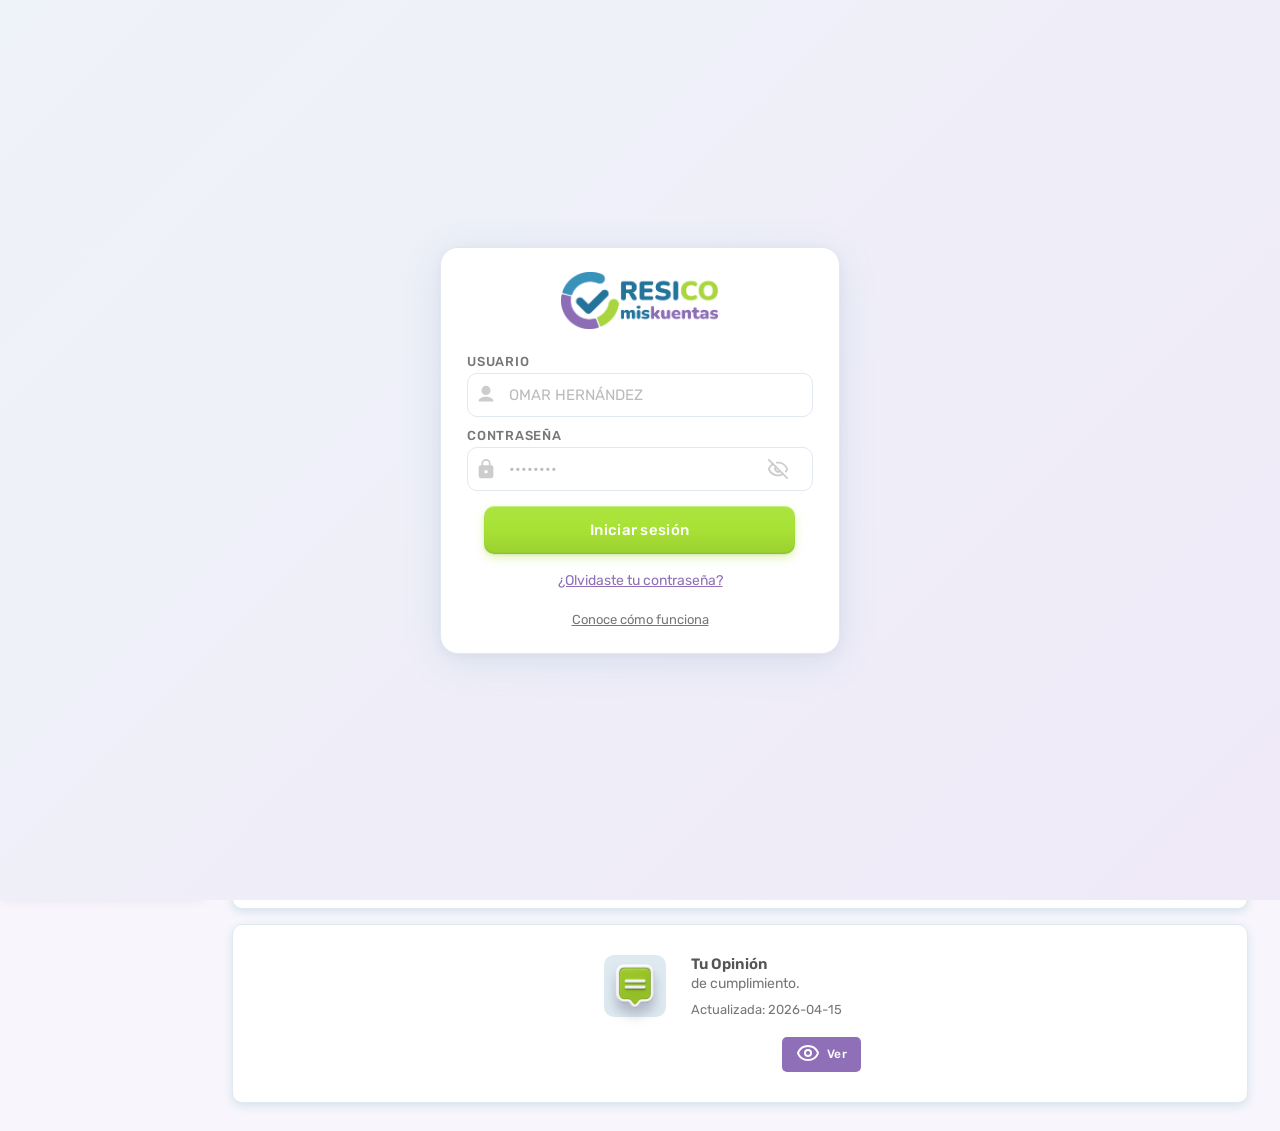
==== commit fe8167d6: "Aug 7, 2026, 2:07 PM" ====
--- a/index.html
+++ b/index.html
@@ -1270,6 +1270,7 @@
                   "
                 >
                   <div>
+                    <!--
                     <svg
                       xmlns="http://www.w3.org/2000/svg"
                       width="12"
@@ -1284,6 +1285,23 @@
                       <path d="M12 15V3" />
                       <path d="M21 15v4a2 2 0 0 1-2 2H5a2 2 0 0 1-2-2v-4" />
                       <path d="m7 10 5 5 5-5" />
+                    </svg>-->
+                    <svg
+                      xmlns="http://www.w3.org/2000/svg"
+                      width="24"
+                      height="24"
+                      viewBox="0 0 24 24"
+                      fill="none"
+                      stroke="currentColor"
+                      stroke-width="2"
+                      stroke-linecap="round"
+                      stroke-linejoin="round"
+                      class="lucide lucide-eye-icon lucide-eye"
+                    >
+                      <path
+                        d="M2.062 12.348a1 1 0 0 1 0-.696 10.75 10.75 0 0 1 19.876 0 1 1 0 0 1 0 .696 10.75 10.75 0 0 1-19.876 0"
+                      />
+                      <circle cx="12" cy="12" r="3" />
                     </svg>
                   </div>
                   <span>Ver</span>
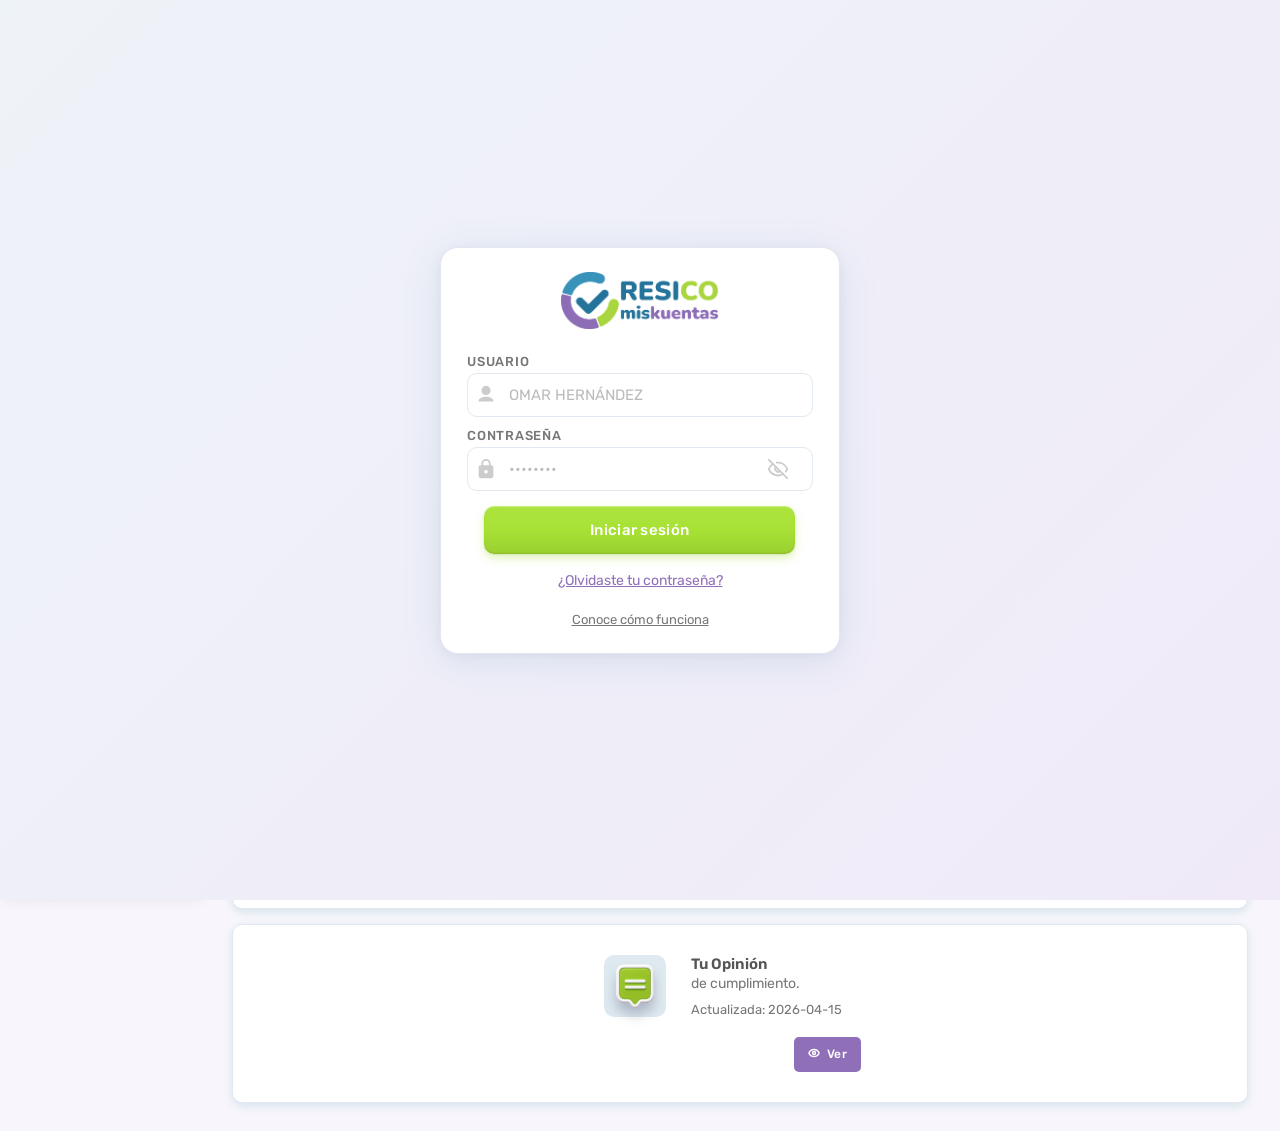
==== commit 87f9967f: "Aug 7, 2026, 2:07 PM" ====
--- a/index.html
+++ b/index.html
@@ -1288,15 +1288,14 @@
                     </svg>-->
                     <svg
                       xmlns="http://www.w3.org/2000/svg"
-                      width="24"
-                      height="24"
+                      width="12"
+                      height="12"
                       viewBox="0 0 24 24"
                       fill="none"
-                      stroke="currentColor"
-                      stroke-width="2"
+                      stroke="white"
+                      stroke-width="3"
                       stroke-linecap="round"
                       stroke-linejoin="round"
-                      class="lucide lucide-eye-icon lucide-eye"
                     >
                       <path
                         d="M2.062 12.348a1 1 0 0 1 0-.696 10.75 10.75 0 0 1 19.876 0 1 1 0 0 1 0 .696 10.75 10.75 0 0 1-19.876 0"
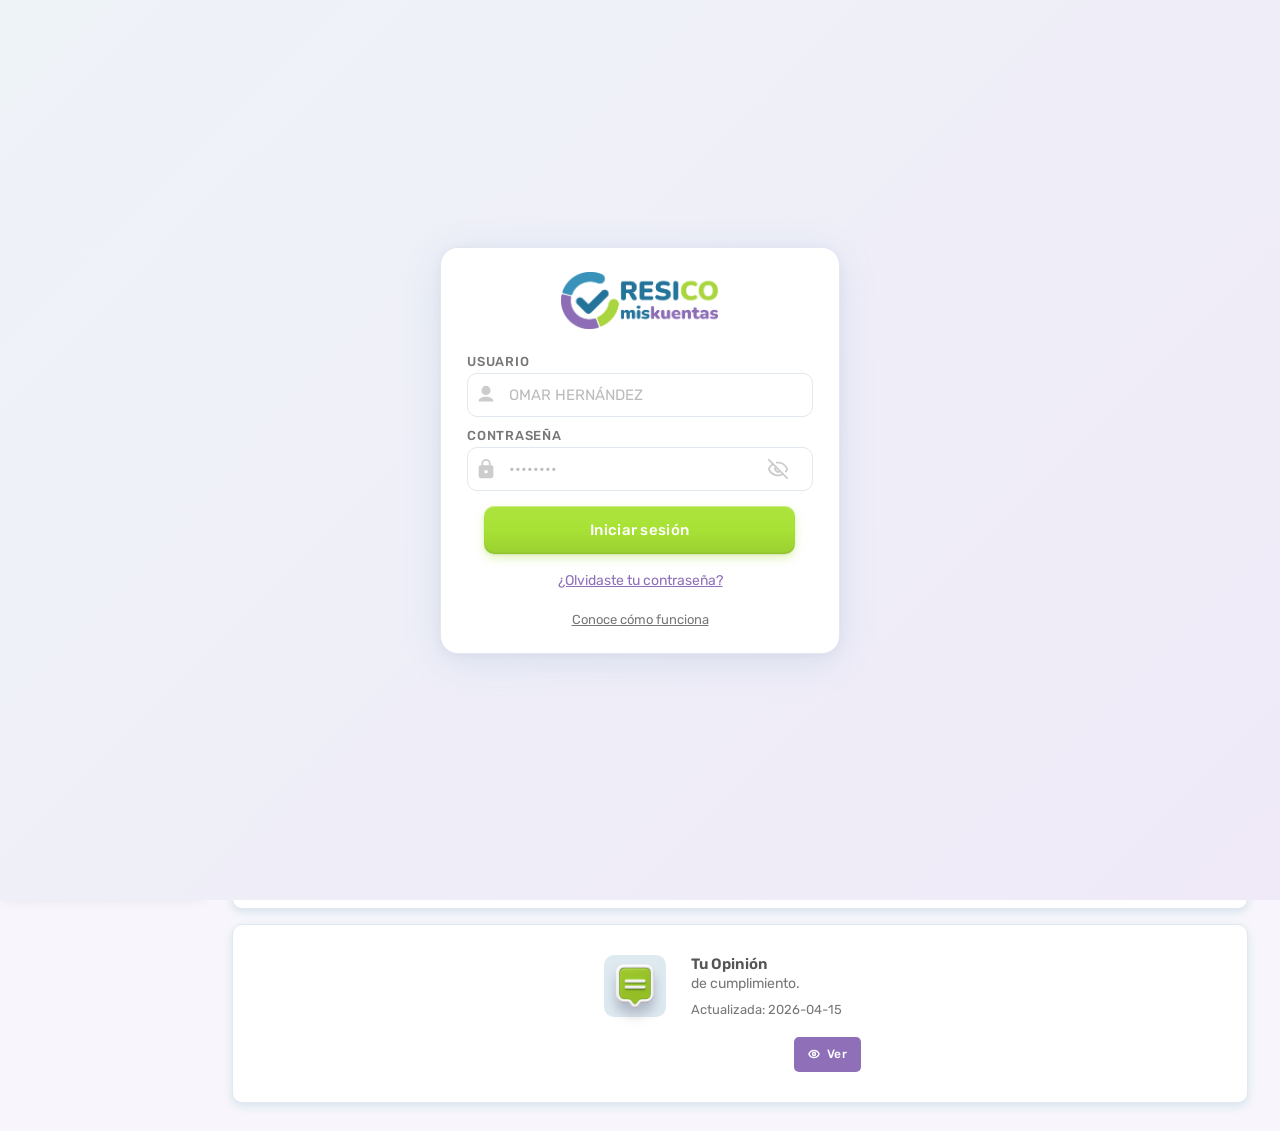
==== commit 070f07d5: "Aug 7, 2026, 2:10 PM" ====
--- a/index.html
+++ b/index.html
@@ -1269,7 +1269,7 @@
                     margin-left: auto;
                   "
                 >
-                  <div>
+                  <div style="display: flex; align-items: center">
                     <!--
                     <svg
                       xmlns="http://www.w3.org/2000/svg"
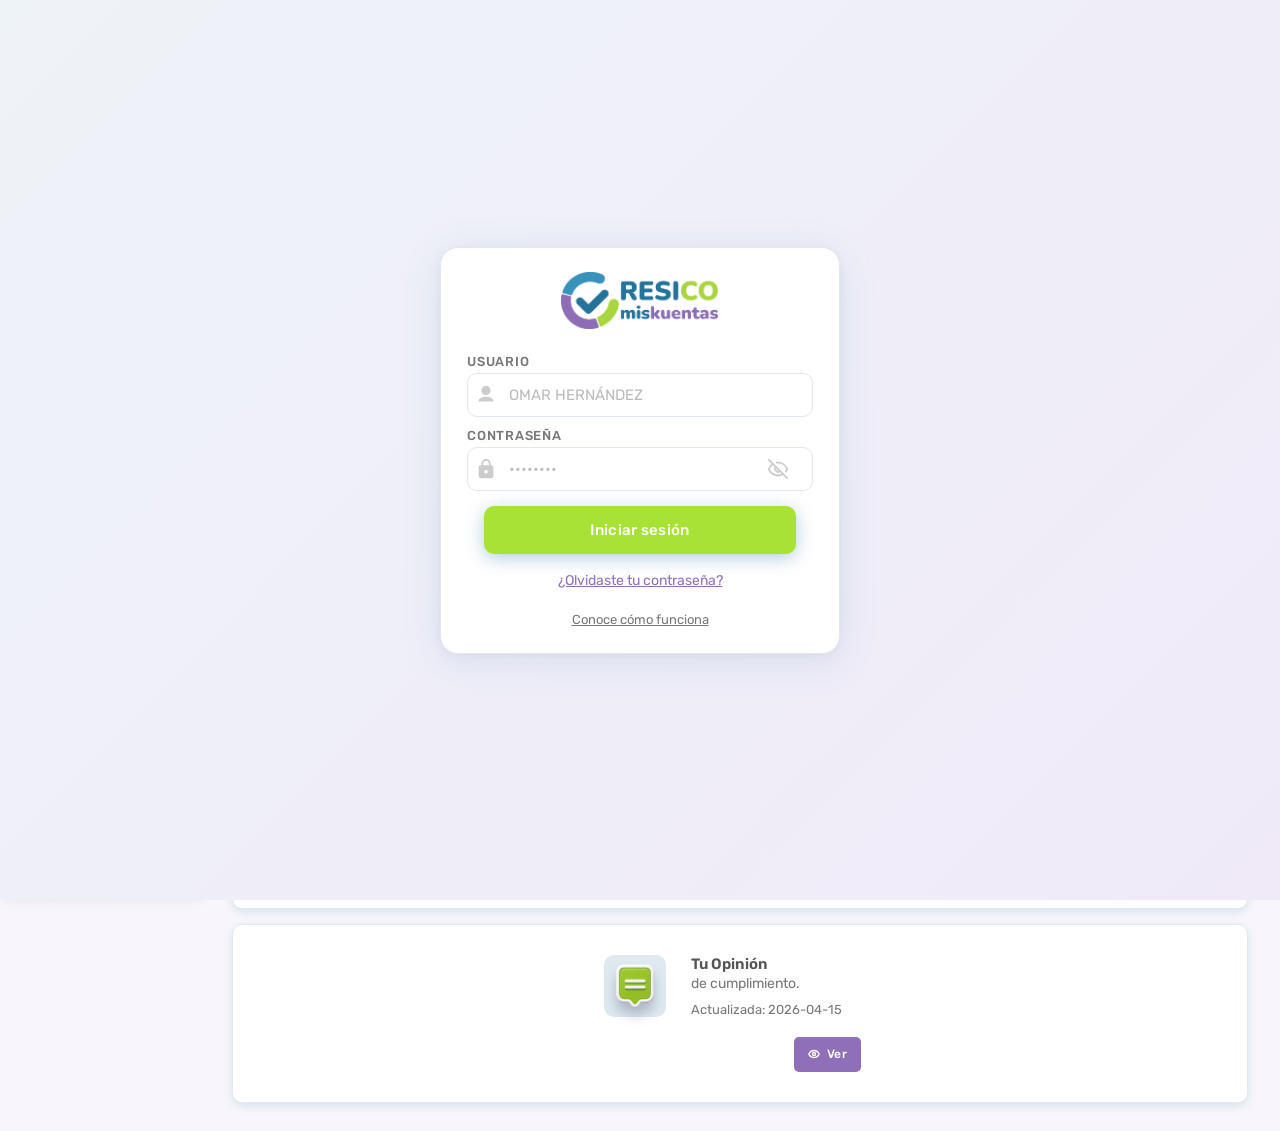
==== commit 1fafba51: "Aug 7, 2026, 2:17 PM" ====
--- a/index.html
+++ b/index.html
@@ -263,7 +263,6 @@
                 <button
                   type="button"
                   class="intro-btn intro-btn-solid"
-                  style="background-color: var(--primary)"
                   onclick="introNav(1)"
                 >
                   Siguiente
@@ -373,7 +372,6 @@
                 <button
                   type="button"
                   class="intro-btn intro-btn-solid"
-                  style="background-color: var(--primary)"
                   onclick="introNav(1)"
                 >
                   Siguiente
@@ -422,7 +420,6 @@
                 <button
                   type="button"
                   class="intro-btn intro-btn-solid"
-                  style="background-color: var(--primary)"
                   onclick="introNav(1)"
                 >
                   Siguiente
@@ -1173,7 +1170,7 @@
                     margin-left: auto;
                   "
                 >
-                  <div>
+                  <div style="display: flex; align-items: center">
                     <!--
                     <svg
                       xmlns="http://www.w3.org/2000/svg"
--- a/style.css
+++ b/style.css
@@ -4684,7 +4684,7 @@
 }
 .intro-btn-solid {
   border: none;
-  background: var(--green);
+  background: var(--secondary);
   color: var(--text-white);
   box-shadow: 0 4px 18px color-mix(in srgb, var(--primary) 35%, transparent);
 }
@@ -5202,7 +5202,7 @@
     inset 0 1px 0 rgba(255, 255, 255, 0.18),
     0 1px 2px rgba(20, 10, 35, 0.1);
 }
-
+/*
 #loginBtn,
 #regPagarBtn,
 .intro-btn-solid {
@@ -5243,7 +5243,7 @@
     inset 0 1px 1px rgba(0, 0, 0, 0.12),
     inset 0 1px 0 rgba(255, 255, 255, 0.18),
     0 1px 2px rgba(10, 40, 10, 0.1);
-}
+}*/
 
 .intro-btn-outline {
   transition:
